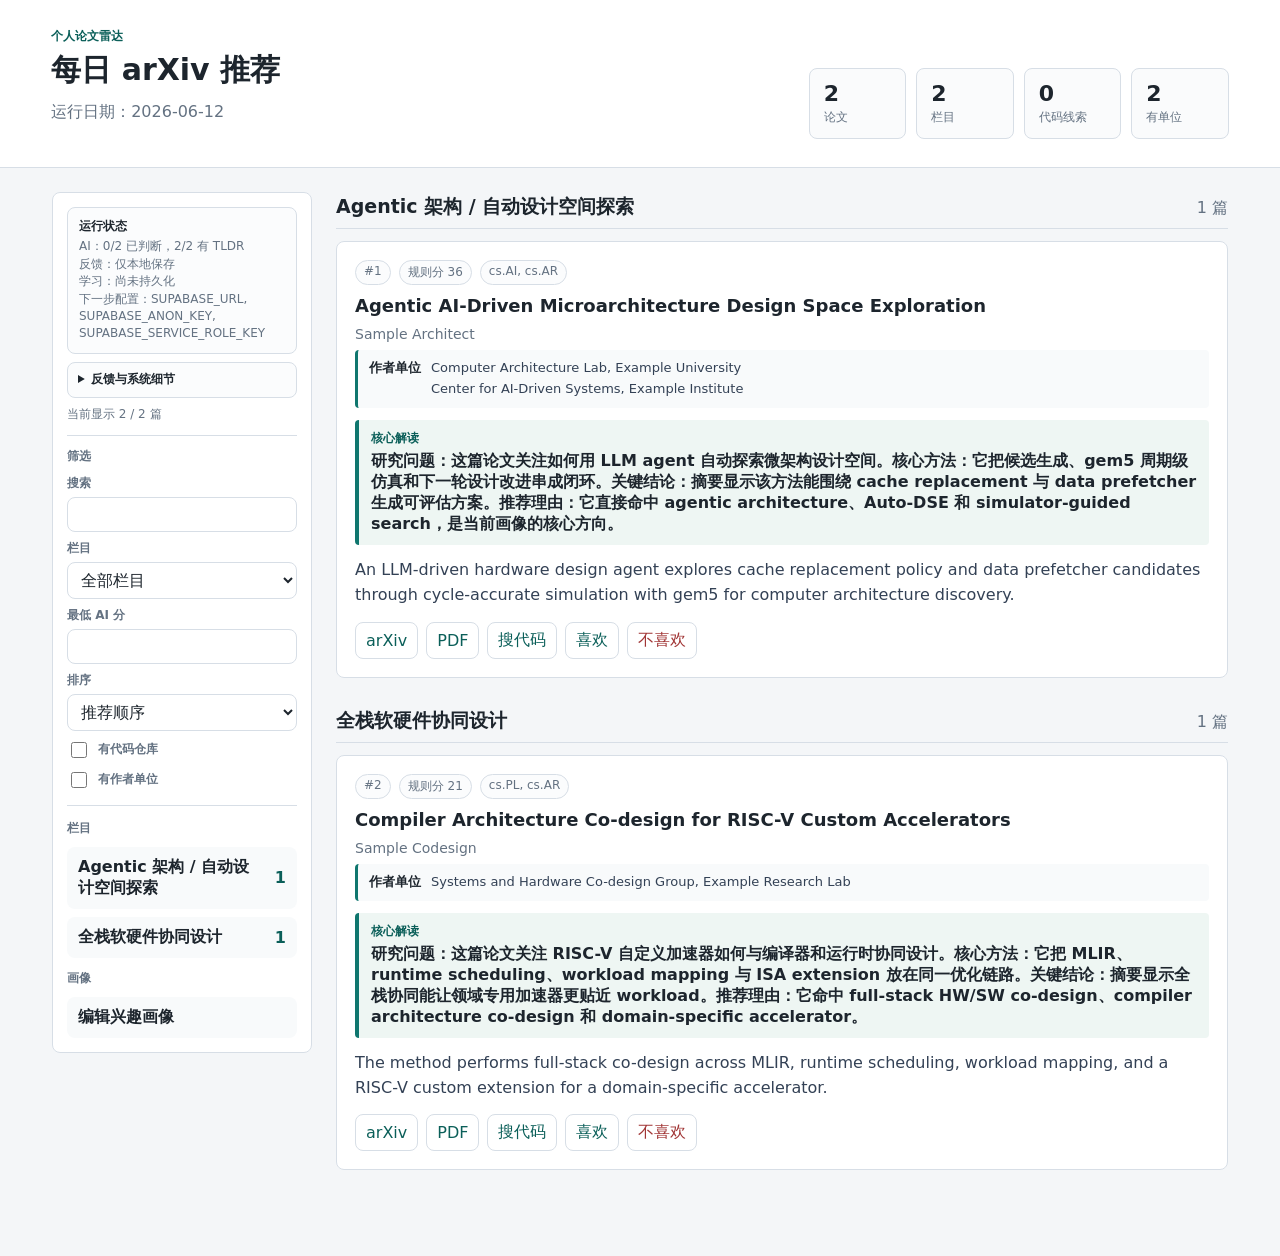
==== site/index.html @ a99df552 "Handle recommendation feedback inline" ====
<!doctype html>
<html lang="zh-CN">
  <head>
    <meta charset="utf-8">
    <meta name="viewport" content="width=device-width, initial-scale=1">
    <title>每日 arXiv 推荐</title>
    <link rel="stylesheet" href="styles.css?v=20260614-inline-feedback">
  </head>
  <body>
    <header class="topbar">
      <div class="hero-copy">
        <p class="eyebrow">个人论文雷达</p>
        <h1>每日 arXiv 推荐</h1>
        <p id="runDate">正在加载...</p>
      </div>
      <div id="summaryStats" class="summary-stats" aria-live="polite"></div>
    </header>
    <main class="layout">
      <aside class="sidebar" aria-label="推荐筛选与运行状态">
        <div class="sidebar-status-stack">
          <div id="runHealth" class="run-health" aria-live="polite"></div>
          <details id="statusDetails" class="sidebar-details">
            <summary>反馈与系统细节</summary>
            <div id="feedbackStatus" class="feedback-status" aria-live="polite"></div>
            <div id="feedbackInsights" class="feedback-insights" aria-live="polite"></div>
            <div id="subsystemStatus" class="subsystem-status" aria-live="polite"></div>
          </details>
          <div id="resultCount" class="result-count" aria-live="polite"></div>
        </div>
        <div class="sidebar-title">筛选</div>
        <div class="controls">
          <label class="filter-row">
            <span>搜索</span>
            <input id="searchInput" type="search" autocomplete="off">
          </label>
          <label class="filter-row">
            <span>栏目</span>
            <select id="sectionFilter"></select>
          </label>
          <label class="filter-row">
            <span>最低 AI 分</span>
            <input id="minAiScore" type="number" min="0" max="10" step="1">
          </label>
          <label class="filter-row">
            <span>排序</span>
            <select id="sortSelect">
              <option value="rank">推荐顺序</option>
              <option value="ai">AI 分</option>
              <option value="rule">规则分</option>
              <option value="title">标题</option>
            </select>
          </label>
          <label class="check-row">
            <input id="hasCodeFilter" type="checkbox">
            <span>有代码仓库</span>
          </label>
          <label class="check-row">
            <input id="hasAffiliationFilter" type="checkbox">
            <span>有作者单位</span>
          </label>
        </div>
        <div class="sidebar-title">栏目</div>
        <nav id="sectionNav" class="section-nav"></nav>
        <div class="sidebar-title">画像</div>
        <a class="profile-link" href="profile.html">编辑兴趣画像</a>
      </aside>
      <section id="recommendations" class="paper-list" aria-live="polite"></section>
    </main>
    <div id="toast" class="toast" role="status" aria-live="polite" hidden></div>
    <script src="config.js?v=20260614-llm-ui"></script>
    <script src="app.js?v=20260614-inline-feedback"></script>
  </body>
</html>
---- site/styles.css ----
:root {
  color-scheme: light;
  --bg: #f4f6f8;
  --panel: #ffffff;
  --panel-soft: #eef6f3;
  --text: #1d252d;
  --muted: #647282;
  --line: #d7dee6;
  --accent: #0f766e;
  --accent-strong: #0b5f59;
  --warn: #a24710;
  --danger: #a13535;
}

* {
  box-sizing: border-box;
}

html {
  scroll-behavior: smooth;
}

body {
  margin: 0;
  background: var(--bg);
  color: var(--text);
  font-family: Inter, ui-sans-serif, system-ui, -apple-system, BlinkMacSystemFont, "Segoe UI", sans-serif;
}

a {
  color: var(--accent);
  font-weight: 650;
  text-decoration: none;
}

a:hover {
  text-decoration: underline;
}

.topbar {
  display: flex;
  align-items: flex-end;
  justify-content: space-between;
  gap: 24px;
  border-bottom: 1px solid var(--line);
  background: var(--panel);
  padding: 28px clamp(18px, 4vw, 56px);
}

.eyebrow {
  margin: 0 0 8px;
  color: var(--accent-strong);
  font-size: 12px;
  font-weight: 800;
  letter-spacing: 0;
  text-transform: uppercase;
}

h1 {
  margin: 0 0 8px;
  font-size: 30px;
  line-height: 1.1;
}

#runDate,
.authors,
.affiliations,
.paper-meta,
.section-heading span {
  color: var(--muted);
}

.summary-stats {
  display: grid;
  grid-template-columns: repeat(4, minmax(78px, 1fr));
  gap: 10px;
  min-width: min(420px, 100%);
}

.summary-stats div {
  border: 1px solid var(--line);
  border-radius: 8px;
  background: #fafbfc;
  padding: 12px 14px;
}

.summary-stats strong {
  display: block;
  font-size: 22px;
}

.summary-stats span {
  color: var(--muted);
  font-size: 12px;
}

.layout {
  display: grid;
  grid-template-columns: 260px minmax(0, 1fr);
  gap: 24px;
  max-width: 1240px;
  margin: 0 auto;
  padding: 24px clamp(16px, 4vw, 32px) 56px;
}

.sidebar {
  align-self: start;
  position: sticky;
  top: 16px;
  max-height: calc(100vh - 32px);
  overflow-y: auto;
  border: 1px solid var(--line);
  border-radius: 8px;
  background: var(--panel);
  padding: 14px;
}

.sidebar-title {
  margin: 12px 0 10px;
  color: var(--muted);
  font-size: 12px;
  font-weight: 800;
  text-transform: uppercase;
}

.sidebar-title:first-child {
  margin-top: 0;
}

.controls {
  display: grid;
  gap: 8px;
  border-bottom: 1px solid var(--line);
  padding-bottom: 14px;
  margin-bottom: 14px;
}

.sidebar-status-stack {
  display: grid;
  gap: 8px;
  border-bottom: 1px solid var(--line);
  padding-bottom: 12px;
  margin-bottom: 12px;
}

.filter-row {
  display: grid;
  gap: 5px;
}

.filter-row span,
.check-row span {
  color: var(--muted);
  font-size: 12px;
  font-weight: 700;
}

.filter-row input,
.filter-row select {
  width: 100%;
  min-height: 34px;
  border: 1px solid var(--line);
  border-radius: 8px;
  background: #ffffff;
  color: var(--text);
  padding: 7px 9px;
  font: inherit;
}

.check-row {
  display: flex;
  align-items: center;
  gap: 8px;
}

.check-row input {
  width: 16px;
  height: 16px;
  accent-color: var(--accent);
}

.result-count {
  color: var(--muted);
  font-size: 12px;
}

.feedback-status,
.feedback-insights,
.subsystem-status,
.run-health {
  border: 1px solid var(--line);
  border-radius: 8px;
  background: #fbfcfd;
  padding: 10px 11px;
  font-size: 12px;
  line-height: 1.45;
}

.sidebar-details {
  border: 1px solid var(--line);
  border-radius: 8px;
  background: #fbfcfd;
}

.sidebar-details summary {
  min-height: 34px;
  padding: 8px 10px;
  color: var(--text);
  cursor: pointer;
  font-size: 12px;
  font-weight: 800;
  list-style-position: inside;
}

.sidebar-details .feedback-status,
.sidebar-details .feedback-insights,
.sidebar-details .subsystem-status {
  border-width: 1px 0 0;
  border-radius: 0;
  background: transparent;
}

.feedback-status strong,
.feedback-insights strong,
.subsystem-status strong,
.run-health strong {
  display: block;
  margin-bottom: 3px;
}

.feedback-status span,
.feedback-insights span,
.subsystem-status span,
.run-health span {
  display: block;
  color: var(--muted);
}

.subsystem-status b {
  display: inline-block;
  min-width: 22px;
  font-size: 11px;
  text-transform: uppercase;
}

.subsystem-status em {
  color: var(--muted);
  font-style: normal;
}

.status-on {
  color: var(--accent-strong);
}

.status-off {
  color: var(--danger);
}

.section-nav {
  display: grid;
  gap: 8px;
}

.section-nav a,
.profile-link {
  display: flex;
  align-items: center;
  justify-content: space-between;
  gap: 10px;
  border-radius: 8px;
  padding: 10px 11px;
  color: var(--text);
  background: #f8fafb;
}

.section-nav strong {
  color: var(--accent-strong);
}

.profile-settings {
  max-width: 980px;
  margin: 0 auto;
  padding: 28px clamp(16px, 4vw, 32px) 56px;
}

.profile-header {
  display: flex;
  align-items: flex-end;
  justify-content: space-between;
  gap: 16px;
  margin-bottom: 18px;
}

.profile-panel {
  display: grid;
  gap: 12px;
}

.profile-summary {
  border: 1px solid var(--line);
  border-radius: 8px;
  background: var(--panel);
  padding: 16px;
}

.profile-summary h2 {
  margin-bottom: 8px;
}

.profile-summary-lede {
  margin: 0 0 12px;
  color: var(--muted);
}

.profile-rule-grid {
  display: grid;
  grid-template-columns: repeat(2, minmax(0, 1fr));
  gap: 10px;
}

.profile-rule-grid div,
.profile-section-summary article {
  border: 1px solid var(--line);
  border-radius: 8px;
  background: #fbfcfd;
  padding: 11px;
}

.profile-rule-grid strong,
.profile-section-summary strong {
  display: block;
  margin-bottom: 4px;
}

.profile-rule-grid span,
.profile-section-summary span,
.profile-section-summary p {
  color: var(--muted);
  font-size: 13px;
  line-height: 1.5;
}

.profile-section-summary {
  display: grid;
  grid-template-columns: repeat(2, minmax(0, 1fr));
  gap: 10px;
  margin-top: 10px;
}

.profile-section-summary p {
  margin: 6px 0 0;
}

.profile-editor {
  width: 100%;
  min-height: 560px;
  border: 1px solid var(--line);
  border-radius: 8px;
  background: #ffffff;
  color: var(--text);
  padding: 14px;
  font: 12px/1.5 ui-monospace, SFMono-Regular, Menlo, Monaco, Consolas, "Liberation Mono", monospace;
  resize: vertical;
}

.profile-actions {
  display: flex;
  flex-wrap: wrap;
  gap: 8px;
}

.profile-note {
  margin: 0;
  color: var(--muted);
  font-size: 13px;
  line-height: 1.5;
}

.section {
  margin-bottom: 30px;
}

.section-heading {
  display: flex;
  align-items: baseline;
  justify-content: space-between;
  gap: 16px;
  margin: 2px 0 12px;
  border-bottom: 1px solid var(--line);
  padding-bottom: 8px;
}

h2 {
  margin: 0;
  font-size: 19px;
}

.paper {
  position: relative;
  border: 1px solid var(--line);
  border-radius: 8px;
  background: var(--panel);
  padding: 18px;
  margin-bottom: 12px;
}

.paper.is-target {
  border-color: var(--accent);
  box-shadow: 0 0 0 3px rgba(15, 118, 110, 0.16);
}

.paper.is-liked {
  border-color: rgba(15, 118, 110, 0.55);
}

.paper-favorite-star {
  position: absolute;
  top: 14px;
  right: 14px;
  display: grid;
  width: 28px;
  height: 28px;
  place-items: center;
  border: 1px solid #d8a311;
  border-radius: 50%;
  background: #fff7d6;
  color: #9a6700;
  font-size: 16px;
  line-height: 1;
}

.paper-meta {
  display: flex;
  flex-wrap: wrap;
  gap: 8px;
  padding-right: 34px;
  margin-bottom: 9px;
  font-size: 12px;
}

.paper-meta span {
  border: 1px solid var(--line);
  border-radius: 999px;
  padding: 3px 8px;
  background: #fbfcfd;
}

h3 {
  margin: 0 0 8px;
  font-size: 18px;
  line-height: 1.35;
}

.authors {
  margin: 0 0 12px;
  font-size: 14px;
}

.affiliations {
  margin: -6px 0 12px;
  font-size: 13px;
  line-height: 1.45;
}

.affiliations strong {
  margin-right: 6px;
  color: var(--text);
}

.paper-affiliations {
  display: grid;
  grid-template-columns: auto minmax(0, 1fr);
  align-items: start;
  gap: 10px;
  border-left: 3px solid var(--accent);
  border-radius: 4px;
  background: #f8fafb;
  margin: -4px 0 12px;
  padding: 9px 11px;
  font-size: 13px;
  line-height: 1.45;
}

.paper-affiliations strong {
  color: var(--text);
}

.paper-affiliations div {
  display: grid;
  gap: 2px;
  min-width: 0;
}

.paper-affiliations span {
  color: #334155;
  overflow-wrap: anywhere;
}

.paper-affiliations.is-missing {
  border-left-color: var(--line);
  background: #fbfcfd;
}

.paper-affiliations.is-missing span {
  color: var(--muted);
}

.paper-tldr,
.ai-judgement {
  border-left: 4px solid var(--accent);
  border-radius: 4px;
  background: var(--panel-soft);
  padding: 10px 12px;
  margin: 12px 0;
}

.paper-tldr span,
.ai-judgement span {
  display: block;
  margin-bottom: 4px;
  color: var(--accent-strong);
  font-size: 12px;
  font-weight: 800;
}

.paper-tldr p,
.ai-judgement p {
  margin: 0;
  font-weight: 700;
}

.ai-judgement {
  border-left-color: #2563eb;
  background: #eef4ff;
}

.ai-judgement span {
  color: #1d4ed8;
}

.abstract {
  margin: 12px 0 14px;
  color: #334155;
  line-height: 1.58;
}

.actions {
  display: flex;
  flex-wrap: wrap;
  gap: 8px;
}

.link-button,
.feedback-button {
  display: inline-flex;
  align-items: center;
  justify-content: center;
  min-height: 34px;
  border: 1px solid var(--line);
  border-radius: 8px;
  padding: 7px 10px;
  background: #ffffff;
  font: inherit;
}

.link-button {
  color: var(--accent-strong);
}

.feedback-button.like {
  color: var(--accent-strong);
}

.feedback-button.dislike {
  color: var(--danger);
}

.feedback-button:disabled {
  opacity: 0.6;
  cursor: wait;
}

.empty,
.empty-nav {
  color: var(--muted);
}

.toast {
  position: fixed;
  right: 20px;
  bottom: 20px;
  z-index: 20;
  max-width: min(360px, calc(100vw - 40px));
  border: 1px solid rgba(15, 118, 110, 0.32);
  border-radius: 8px;
  background: #eef6f3;
  box-shadow: 0 16px 40px rgba(15, 23, 42, 0.16);
  color: var(--text);
  padding: 11px 13px;
  font-size: 13px;
  line-height: 1.45;
}

.toast.is-error {
  border-color: rgba(161, 53, 53, 0.35);
  background: #fff1f1;
}

.feedback {
  max-width: 720px;
  margin: 80px auto;
  padding: 0 20px;
}

.local-feedback-export {
  width: 100%;
  min-height: 220px;
  border: 1px solid var(--line);
  border-radius: 8px;
  background: #fbfcfd;
  color: var(--text);
  padding: 12px;
  font: 12px/1.45 ui-monospace, SFMono-Regular, Menlo, Monaco, Consolas, "Liberation Mono", monospace;
  resize: vertical;
}

.error {
  color: var(--danger);
}

@media (max-width: 820px) {
  .topbar {
    align-items: stretch;
    flex-direction: column;
  }

  .layout {
    grid-template-columns: 1fr;
  }

  .profile-rule-grid,
  .profile-section-summary {
    grid-template-columns: 1fr;
  }

  .sidebar {
    position: static;
    max-height: none;
    overflow-y: visible;
  }
}

@media (max-width: 520px) {
  h1 {
    font-size: 25px;
  }

  .summary-stats {
    grid-template-columns: 1fr;
  }

  .paper {
    padding: 15px;
  }
}
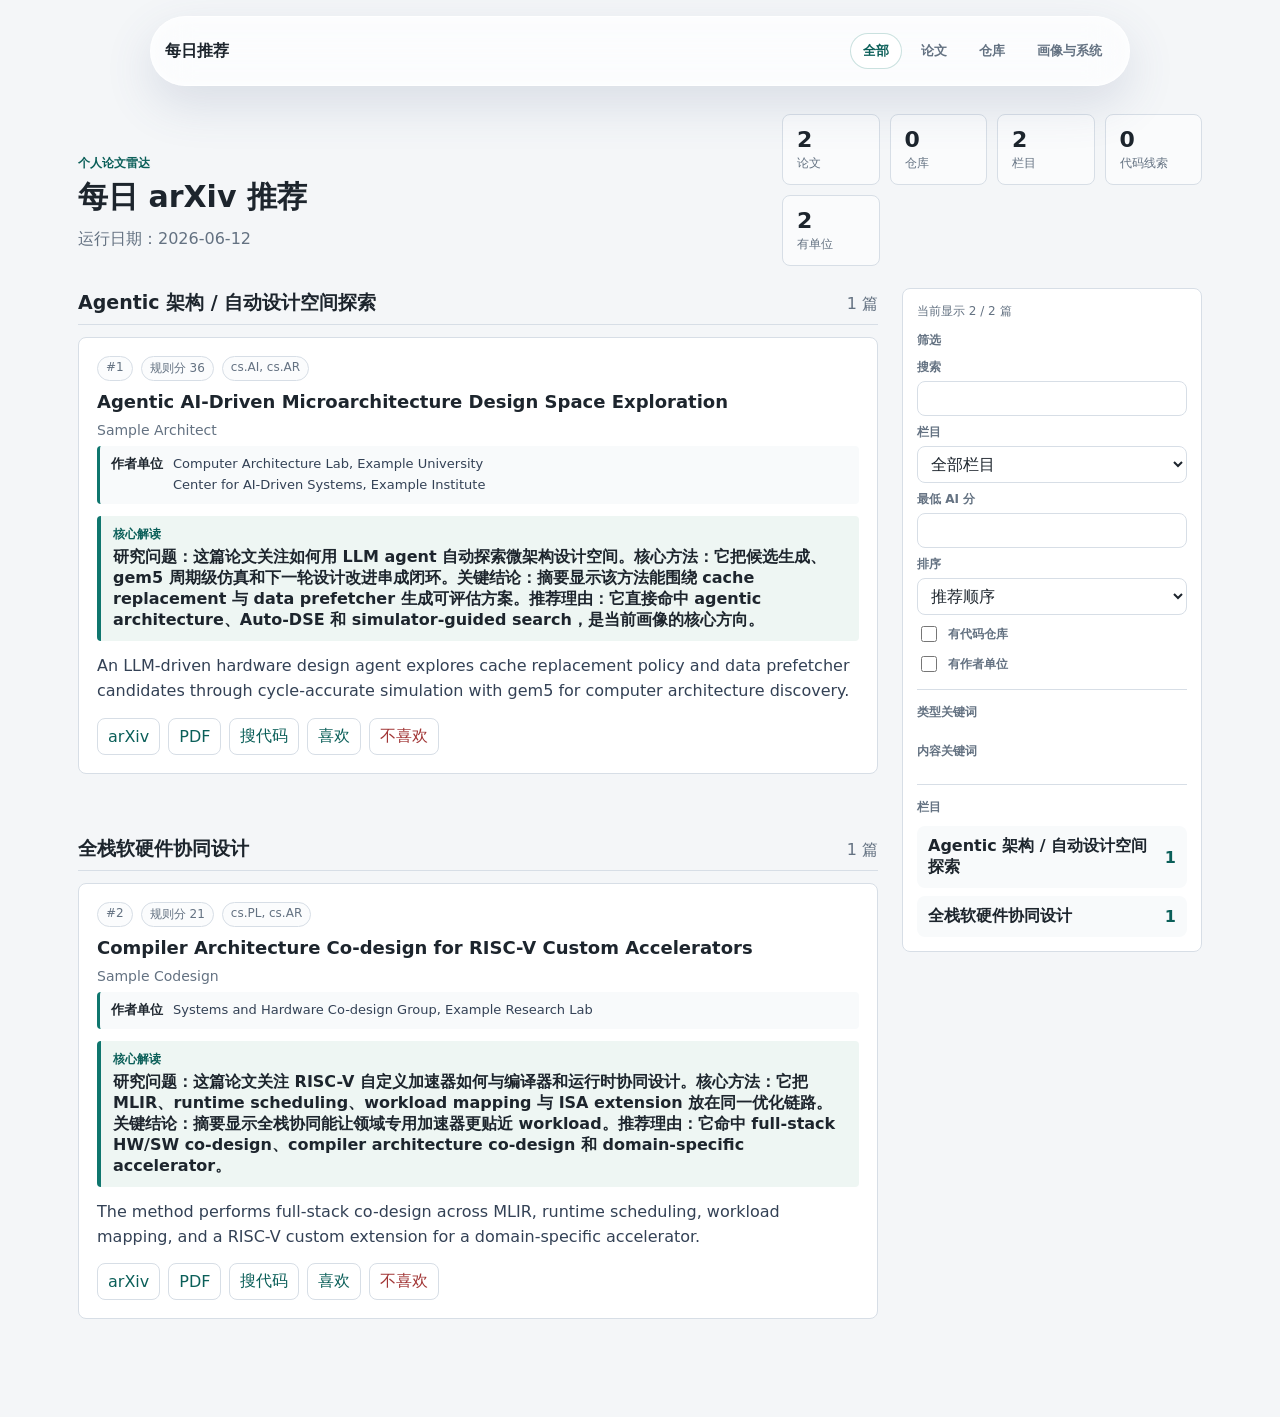
==== commit fc79a0ee: "feat: add reader tab layout hooks" ====
--- a/site/index.html
+++ b/site/index.html
@@ -7,64 +7,94 @@
     <link rel="stylesheet" href="styles.css?v=20260614-inline-feedback">
   </head>
   <body>
-    <header class="topbar">
-      <div class="hero-copy">
-        <p class="eyebrow">个人论文雷达</p>
-        <h1>每日 arXiv 推荐</h1>
-        <p id="runDate">正在加载...</p>
+    <header class="site-header">
+      <div class="container nav-shell">
+        <div class="nav-island">
+          <div class="nav-island-body">
+            <a class="brand nav-brand" href="index.html">每日推荐</a>
+            <nav id="readerTabs" class="reader-tabs" aria-label="推荐类型">
+              <button type="button" class="reader-tab is-active" data-tab="all">全部</button>
+              <button type="button" class="reader-tab" data-tab="paper">论文</button>
+              <button type="button" class="reader-tab" data-tab="repository">仓库</button>
+              <button type="button" class="reader-tab" data-tab="profile">画像与系统</button>
+            </nav>
+          </div>
+        </div>
       </div>
-      <div id="summaryStats" class="summary-stats" aria-live="polite"></div>
     </header>
-    <main class="layout">
-      <aside class="sidebar" aria-label="推荐筛选与运行状态">
-        <div class="sidebar-status-stack">
-          <div id="runHealth" class="run-health" aria-live="polite"></div>
-          <details id="statusDetails" class="sidebar-details">
+    <main class="container page-shell">
+      <section class="reader-overview">
+        <div class="hero-copy">
+          <p class="eyebrow">个人论文雷达</p>
+          <h1>每日 arXiv 推荐</h1>
+          <p id="runDate">正在加载...</p>
+        </div>
+        <div id="summaryStats" class="summary-stats" aria-live="polite"></div>
+      </section>
+      <section id="recommendationWorkspace" class="reader-workspace article-grid is-active">
+        <section id="recommendations" class="paper-list page-stack" aria-live="polite"></section>
+        <aside class="filter-sidebar sidebar" aria-label="推荐筛选">
+          <div id="resultCount" class="result-count" aria-live="polite"></div>
+          <div class="sidebar-title">筛选</div>
+          <div class="controls">
+            <label class="filter-row">
+              <span>搜索</span>
+              <input id="searchInput" type="search" autocomplete="off">
+            </label>
+            <label class="filter-row">
+              <span>栏目</span>
+              <select id="sectionFilter"></select>
+            </label>
+            <label class="filter-row">
+              <span>最低 AI 分</span>
+              <input id="minAiScore" type="number" min="0" max="10" step="1">
+            </label>
+            <label class="filter-row">
+              <span>排序</span>
+              <select id="sortSelect">
+                <option value="rank">推荐顺序</option>
+                <option value="ai">AI 分</option>
+                <option value="rule">规则分</option>
+                <option value="title">标题</option>
+              </select>
+            </label>
+            <label class="check-row">
+              <input id="hasCodeFilter" type="checkbox">
+              <span>有代码仓库</span>
+            </label>
+            <label class="check-row">
+              <input id="hasAffiliationFilter" type="checkbox">
+              <span>有作者单位</span>
+            </label>
+          </div>
+          <div id="keywordFilters" class="keyword-filters">
+            <div class="sidebar-title">类型关键词</div>
+            <div id="typeKeywordFilters" class="keyword-chip-list" aria-live="polite"></div>
+            <div class="sidebar-title">内容关键词</div>
+            <div id="contentKeywordFilters" class="keyword-chip-list" aria-live="polite"></div>
+          </div>
+          <div class="sidebar-title">栏目</div>
+          <nav id="sectionNav" class="section-nav"></nav>
+        </aside>
+      </section>
+      <section id="profileSystemWorkspace" class="profile-system-workspace is-hidden">
+        <div class="profile-system-grid">
+          <section class="profile-system-panel">
+            <h2>画像与系统</h2>
+            <p class="profile-note">查看每日运行质量、反馈学习状态和推荐画像设置。</p>
+            <a class="profile-link" href="profile.html">编辑兴趣画像</a>
+          </section>
+          <section class="profile-system-panel">
+            <div id="runHealth" class="run-health" aria-live="polite"></div>
+          </section>
+          <details id="statusDetails" class="sidebar-details profile-system-panel" open>
             <summary>反馈与系统细节</summary>
             <div id="feedbackStatus" class="feedback-status" aria-live="polite"></div>
             <div id="feedbackInsights" class="feedback-insights" aria-live="polite"></div>
             <div id="subsystemStatus" class="subsystem-status" aria-live="polite"></div>
           </details>
-          <div id="resultCount" class="result-count" aria-live="polite"></div>
         </div>
-        <div class="sidebar-title">筛选</div>
-        <div class="controls">
-          <label class="filter-row">
-            <span>搜索</span>
-            <input id="searchInput" type="search" autocomplete="off">
-          </label>
-          <label class="filter-row">
-            <span>栏目</span>
-            <select id="sectionFilter"></select>
-          </label>
-          <label class="filter-row">
-            <span>最低 AI 分</span>
-            <input id="minAiScore" type="number" min="0" max="10" step="1">
-          </label>
-          <label class="filter-row">
-            <span>排序</span>
-            <select id="sortSelect">
-              <option value="rank">推荐顺序</option>
-              <option value="ai">AI 分</option>
-              <option value="rule">规则分</option>
-              <option value="title">标题</option>
-            </select>
-          </label>
-          <label class="check-row">
-            <input id="hasCodeFilter" type="checkbox">
-            <span>有代码仓库</span>
-          </label>
-          <label class="check-row">
-            <input id="hasAffiliationFilter" type="checkbox">
-            <span>有作者单位</span>
-          </label>
-        </div>
-        <div class="sidebar-title">栏目</div>
-        <nav id="sectionNav" class="section-nav"></nav>
-        <div class="sidebar-title">画像</div>
-        <a class="profile-link" href="profile.html">编辑兴趣画像</a>
-      </aside>
-      <section id="recommendations" class="paper-list" aria-live="polite"></section>
+      </section>
     </main>
     <div id="toast" class="toast" role="status" aria-live="polite" hidden></div>
     <script src="config.js?v=20260614-llm-ui"></script>
--- a/site/styles.css
+++ b/site/styles.css
@@ -37,6 +37,171 @@
   text-decoration: underline;
 }
 
+.container {
+  width: min(100%, 1180px);
+  margin: 0 auto;
+  padding: 0 clamp(16px, 4vw, 28px);
+}
+
+.site-header {
+  position: sticky;
+  top: 14px;
+  z-index: 20;
+  margin: 16px 0 28px;
+}
+
+.nav-shell {
+  display: flex;
+  justify-content: center;
+}
+
+.nav-island {
+  width: min(100%, 980px);
+  border: 1px solid rgba(255, 255, 255, 0.78);
+  border-radius: 999px;
+  background: rgba(255, 255, 255, 0.68);
+  box-shadow: 0 18px 48px rgba(73, 92, 138, 0.16), inset 0 1px 12px rgba(255, 255, 255, 0.45);
+  backdrop-filter: blur(20px) saturate(170%);
+  -webkit-backdrop-filter: blur(20px) saturate(170%);
+  padding: 10px 14px;
+}
+
+.nav-island-body {
+  display: flex;
+  align-items: center;
+  justify-content: space-between;
+  gap: 18px;
+  min-height: 48px;
+}
+
+.brand {
+  color: var(--text);
+  font-size: 16px;
+  font-weight: 850;
+  white-space: nowrap;
+}
+
+.reader-tabs {
+  display: flex;
+  align-items: center;
+  gap: 6px;
+  min-width: 0;
+  overflow-x: auto;
+  scrollbar-width: none;
+}
+
+.reader-tabs::-webkit-scrollbar {
+  display: none;
+}
+
+.reader-tab {
+  min-height: 36px;
+  border: 1px solid transparent;
+  border-radius: 999px;
+  background: transparent;
+  color: var(--muted);
+  cursor: pointer;
+  font: inherit;
+  font-size: 13px;
+  font-weight: 800;
+  padding: 7px 12px;
+  white-space: nowrap;
+}
+
+.reader-tab.is-active,
+.reader-tab:hover {
+  border-color: rgba(15, 118, 110, 0.22);
+  background: rgba(255, 255, 255, 0.82);
+  color: var(--accent-strong);
+}
+
+.page-shell {
+  padding-bottom: 56px;
+}
+
+.reader-overview {
+  display: flex;
+  align-items: flex-end;
+  justify-content: space-between;
+  gap: 24px;
+  margin-bottom: 22px;
+}
+
+.article-grid {
+  display: grid;
+  grid-template-columns: minmax(0, 1fr) 300px;
+  gap: 24px;
+  align-items: start;
+}
+
+.page-stack {
+  display: grid;
+  gap: 18px;
+}
+
+.filter-sidebar {
+  top: 96px;
+}
+
+.keyword-filters {
+  border-bottom: 1px solid var(--line);
+  margin-bottom: 14px;
+  padding-bottom: 14px;
+}
+
+.keyword-chip-list {
+  display: flex;
+  flex-wrap: wrap;
+  gap: 7px;
+}
+
+.keyword-chip {
+  display: inline-flex;
+  align-items: center;
+  gap: 5px;
+  min-height: 28px;
+  border: 1px solid var(--line);
+  border-radius: 999px;
+  background: #f8fafb;
+  color: var(--text);
+  cursor: pointer;
+  font: inherit;
+  font-size: 12px;
+  font-weight: 750;
+  padding: 5px 9px;
+}
+
+.keyword-chip.is-active {
+  border-color: rgba(15, 118, 110, 0.34);
+  background: #e6f4f1;
+  color: var(--accent-strong);
+}
+
+.profile-system-workspace {
+  margin-top: 8px;
+}
+
+.profile-system-grid {
+  display: grid;
+  grid-template-columns: repeat(2, minmax(0, 1fr));
+  gap: 14px;
+}
+
+.profile-system-panel {
+  border: 1px solid var(--line);
+  border-radius: 8px;
+  background: rgba(255, 255, 255, 0.76);
+  padding: 16px;
+}
+
+.profile-system-panel .profile-link {
+  margin-top: 12px;
+}
+
+.is-hidden {
+  display: none !important;
+}
+
 .topbar {
   display: flex;
   align-items: flex-end;
@@ -296,14 +461,16 @@
   gap: 12px;
 }
 
-.profile-summary {
+.profile-summary,
+.profile-review {
   border: 1px solid var(--line);
   border-radius: 8px;
   background: var(--panel);
   padding: 16px;
 }
 
-.profile-summary h2 {
+.profile-summary h2,
+.profile-review h2 {
   margin-bottom: 8px;
 }
 
@@ -349,6 +516,42 @@
 
 .profile-section-summary p {
   margin: 6px 0 0;
+}
+
+.profile-review-note {
+  margin: 0 0 12px;
+  color: var(--muted);
+  font-size: 13px;
+}
+
+.profile-review-grid {
+  display: grid;
+  grid-template-columns: repeat(2, minmax(0, 1fr));
+  gap: 10px;
+}
+
+.profile-review-grid div {
+  border-top: 1px solid var(--line);
+  padding-top: 10px;
+}
+
+.profile-review-grid strong {
+  display: block;
+  margin-bottom: 6px;
+}
+
+.profile-review-grid ul {
+  margin: 0;
+  padding-left: 18px;
+  color: var(--muted);
+  font-size: 13px;
+  line-height: 1.5;
+}
+
+.profile-review-grid span {
+  color: var(--muted);
+  font-size: 13px;
+  line-height: 1.5;
 }
 
 .profile-editor {
@@ -443,6 +646,23 @@
   border-radius: 999px;
   padding: 3px 8px;
   background: #fbfcfd;
+}
+
+.repo-meta {
+  display: flex;
+  flex-wrap: wrap;
+  gap: 6px;
+  margin: -2px 0 10px;
+  font-size: 12px;
+}
+
+.repo-meta span {
+  border: 1px solid #bbd7d2;
+  border-radius: 999px;
+  padding: 3px 8px;
+  background: #eefaf7;
+  color: #0f5f56;
+  font-weight: 800;
 }
 
 h3 {
@@ -544,6 +764,29 @@
   line-height: 1.58;
 }
 
+.paper-links {
+  display: grid;
+  grid-template-columns: auto minmax(0, 1fr);
+  gap: 10px;
+  margin: 12px 0 14px;
+  font-size: 13px;
+}
+
+.paper-links strong {
+  color: var(--text);
+}
+
+.paper-links div {
+  display: flex;
+  flex-wrap: wrap;
+  gap: 8px;
+}
+
+.paper-links a {
+  color: var(--accent-strong);
+  overflow-wrap: anywhere;
+}
+
 .actions {
   display: flex;
   flex-wrap: wrap;
@@ -639,7 +882,8 @@
   }
 
   .profile-rule-grid,
-  .profile-section-summary {
+  .profile-section-summary,
+  .profile-review-grid {
     grid-template-columns: 1fr;
   }
 
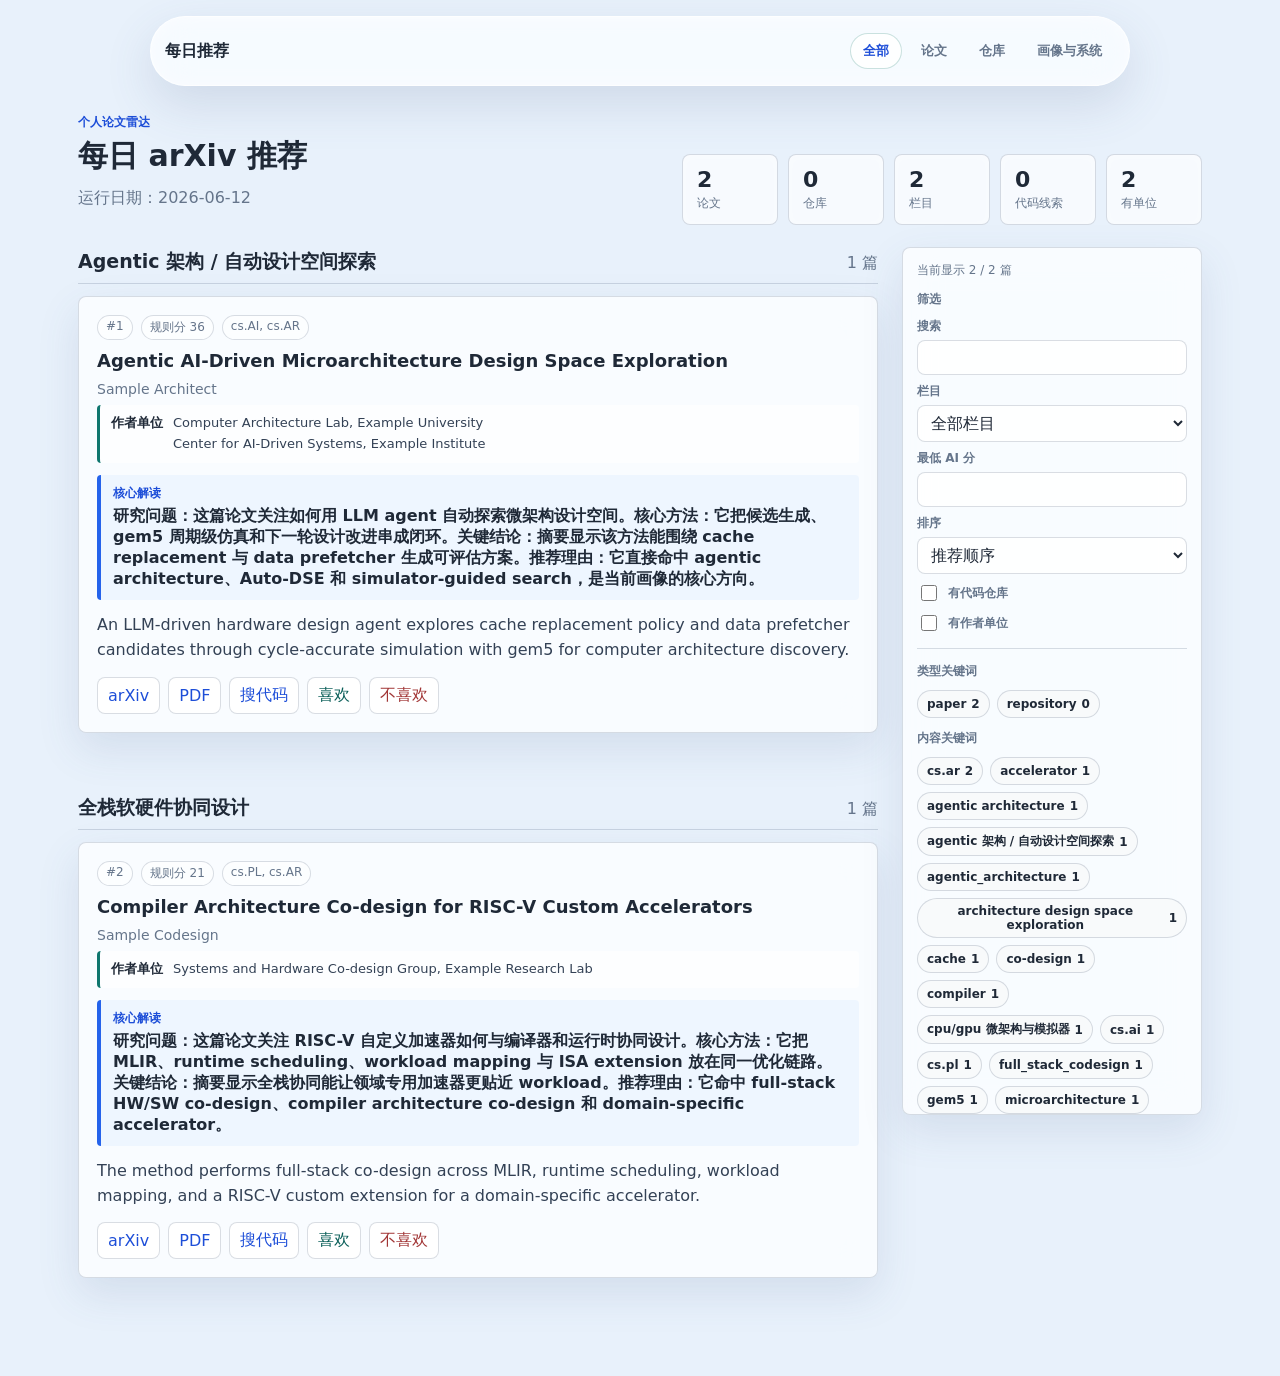
==== commit c4e0c163: "style: polish reader articles layout" ====
--- a/site/index.html
+++ b/site/index.html
@@ -4,7 +4,7 @@
     <meta charset="utf-8">
     <meta name="viewport" content="width=device-width, initial-scale=1">
     <title>每日 arXiv 推荐</title>
-    <link rel="stylesheet" href="styles.css?v=20260614-inline-feedback">
+    <link rel="stylesheet" href="styles.css?v=20260614-reader-tabs">
   </head>
   <body>
     <header class="site-header">
@@ -98,6 +98,6 @@
     </main>
     <div id="toast" class="toast" role="status" aria-live="polite" hidden></div>
     <script src="config.js?v=20260614-llm-ui"></script>
-    <script src="app.js?v=20260614-inline-feedback"></script>
+    <script src="app.js?v=20260614-reader-tabs"></script>
   </body>
 </html>
--- a/site/styles.css
+++ b/site/styles.css
@@ -1,15 +1,19 @@
 :root {
   color-scheme: light;
-  --bg: #f4f6f8;
-  --panel: #ffffff;
-  --panel-soft: #eef6f3;
-  --text: #1d252d;
-  --muted: #647282;
-  --line: #d7dee6;
-  --accent: #0f766e;
-  --accent-strong: #0b5f59;
+  --bg: #e8f1fb;
+  --panel: rgba(255, 255, 255, 0.76);
+  --panel-solid: #ffffff;
+  --panel-soft: #eef6ff;
+  --text: #1f2937;
+  --muted: #65758b;
+  --line: rgba(83, 101, 128, 0.22);
+  --accent: #2563eb;
+  --accent-strong: #1d4ed8;
+  --teal: #0f766e;
+  --teal-strong: #0b5f59;
   --warn: #a24710;
   --danger: #a13535;
+  --shadow: 0 16px 42px rgba(73, 92, 138, 0.13);
 }
 
 * {
@@ -237,15 +241,16 @@
 
 .summary-stats {
   display: grid;
-  grid-template-columns: repeat(4, minmax(78px, 1fr));
+  grid-template-columns: repeat(5, minmax(72px, 1fr));
   gap: 10px;
-  min-width: min(420px, 100%);
+  min-width: min(520px, 100%);
 }
 
 .summary-stats div {
   border: 1px solid var(--line);
   border-radius: 8px;
-  background: #fafbfc;
+  background: rgba(255, 255, 255, 0.64);
+  box-shadow: inset 0 1px 8px rgba(255, 255, 255, 0.42);
   padding: 12px 14px;
 }
 
@@ -277,6 +282,9 @@
   border: 1px solid var(--line);
   border-radius: 8px;
   background: var(--panel);
+  box-shadow: var(--shadow);
+  backdrop-filter: blur(18px) saturate(160%);
+  -webkit-backdrop-filter: blur(18px) saturate(160%);
   padding: 14px;
 }
 
@@ -326,7 +334,7 @@
   min-height: 34px;
   border: 1px solid var(--line);
   border-radius: 8px;
-  background: #ffffff;
+  background: rgba(255, 255, 255, 0.86);
   color: var(--text);
   padding: 7px 9px;
   font: inherit;
@@ -355,7 +363,7 @@
 .run-health {
   border: 1px solid var(--line);
   border-radius: 8px;
-  background: #fbfcfd;
+  background: rgba(255, 255, 255, 0.62);
   padding: 10px 11px;
   font-size: 12px;
   line-height: 1.45;
@@ -414,7 +422,7 @@
 }
 
 .status-on {
-  color: var(--accent-strong);
+  color: var(--teal-strong);
 }
 
 .status-off {
@@ -435,7 +443,7 @@
   border-radius: 8px;
   padding: 10px 11px;
   color: var(--text);
-  background: #f8fafb;
+  background: rgba(255, 255, 255, 0.58);
 }
 
 .section-nav strong {
@@ -603,6 +611,9 @@
   border: 1px solid var(--line);
   border-radius: 8px;
   background: var(--panel);
+  box-shadow: var(--shadow);
+  backdrop-filter: blur(18px) saturate(150%);
+  -webkit-backdrop-filter: blur(18px) saturate(150%);
   padding: 18px;
   margin-bottom: 12px;
 }
@@ -645,7 +656,7 @@
   border: 1px solid var(--line);
   border-radius: 999px;
   padding: 3px 8px;
-  background: #fbfcfd;
+  background: rgba(255, 255, 255, 0.56);
 }
 
 .repo-meta {
@@ -661,7 +672,7 @@
   border-radius: 999px;
   padding: 3px 8px;
   background: #eefaf7;
-  color: #0f5f56;
+  color: var(--teal-strong);
   font-weight: 800;
 }
 
@@ -692,9 +703,9 @@
   grid-template-columns: auto minmax(0, 1fr);
   align-items: start;
   gap: 10px;
-  border-left: 3px solid var(--accent);
+  border-left: 3px solid var(--teal);
   border-radius: 4px;
-  background: #f8fafb;
+  background: rgba(255, 255, 255, 0.58);
   margin: -4px 0 12px;
   padding: 9px 11px;
   font-size: 13px;
@@ -811,7 +822,7 @@
 }
 
 .feedback-button.like {
-  color: var(--accent-strong);
+  color: var(--teal-strong);
 }
 
 .feedback-button.dislike {
@@ -872,6 +883,34 @@
 }
 
 @media (max-width: 820px) {
+  .site-header {
+    top: 8px;
+    margin: 10px 0 22px;
+  }
+
+  .nav-island-body {
+    align-items: stretch;
+    flex-direction: column;
+    gap: 10px;
+  }
+
+  .reader-tabs {
+    justify-content: flex-start;
+  }
+
+  .reader-overview {
+    align-items: stretch;
+    flex-direction: column;
+  }
+
+  .article-grid {
+    grid-template-columns: 1fr;
+  }
+
+  .filter-sidebar {
+    order: -1;
+  }
+
   .topbar {
     align-items: stretch;
     flex-direction: column;
@@ -883,7 +922,8 @@
 
   .profile-rule-grid,
   .profile-section-summary,
-  .profile-review-grid {
+  .profile-review-grid,
+  .profile-system-grid {
     grid-template-columns: 1fr;
   }
 
@@ -900,7 +940,13 @@
   }
 
   .summary-stats {
-    grid-template-columns: 1fr;
+    grid-template-columns: repeat(2, minmax(0, 1fr));
+    min-width: 0;
+  }
+
+  .reader-tab {
+    min-height: 34px;
+    padding: 6px 10px;
   }
 
   .paper {
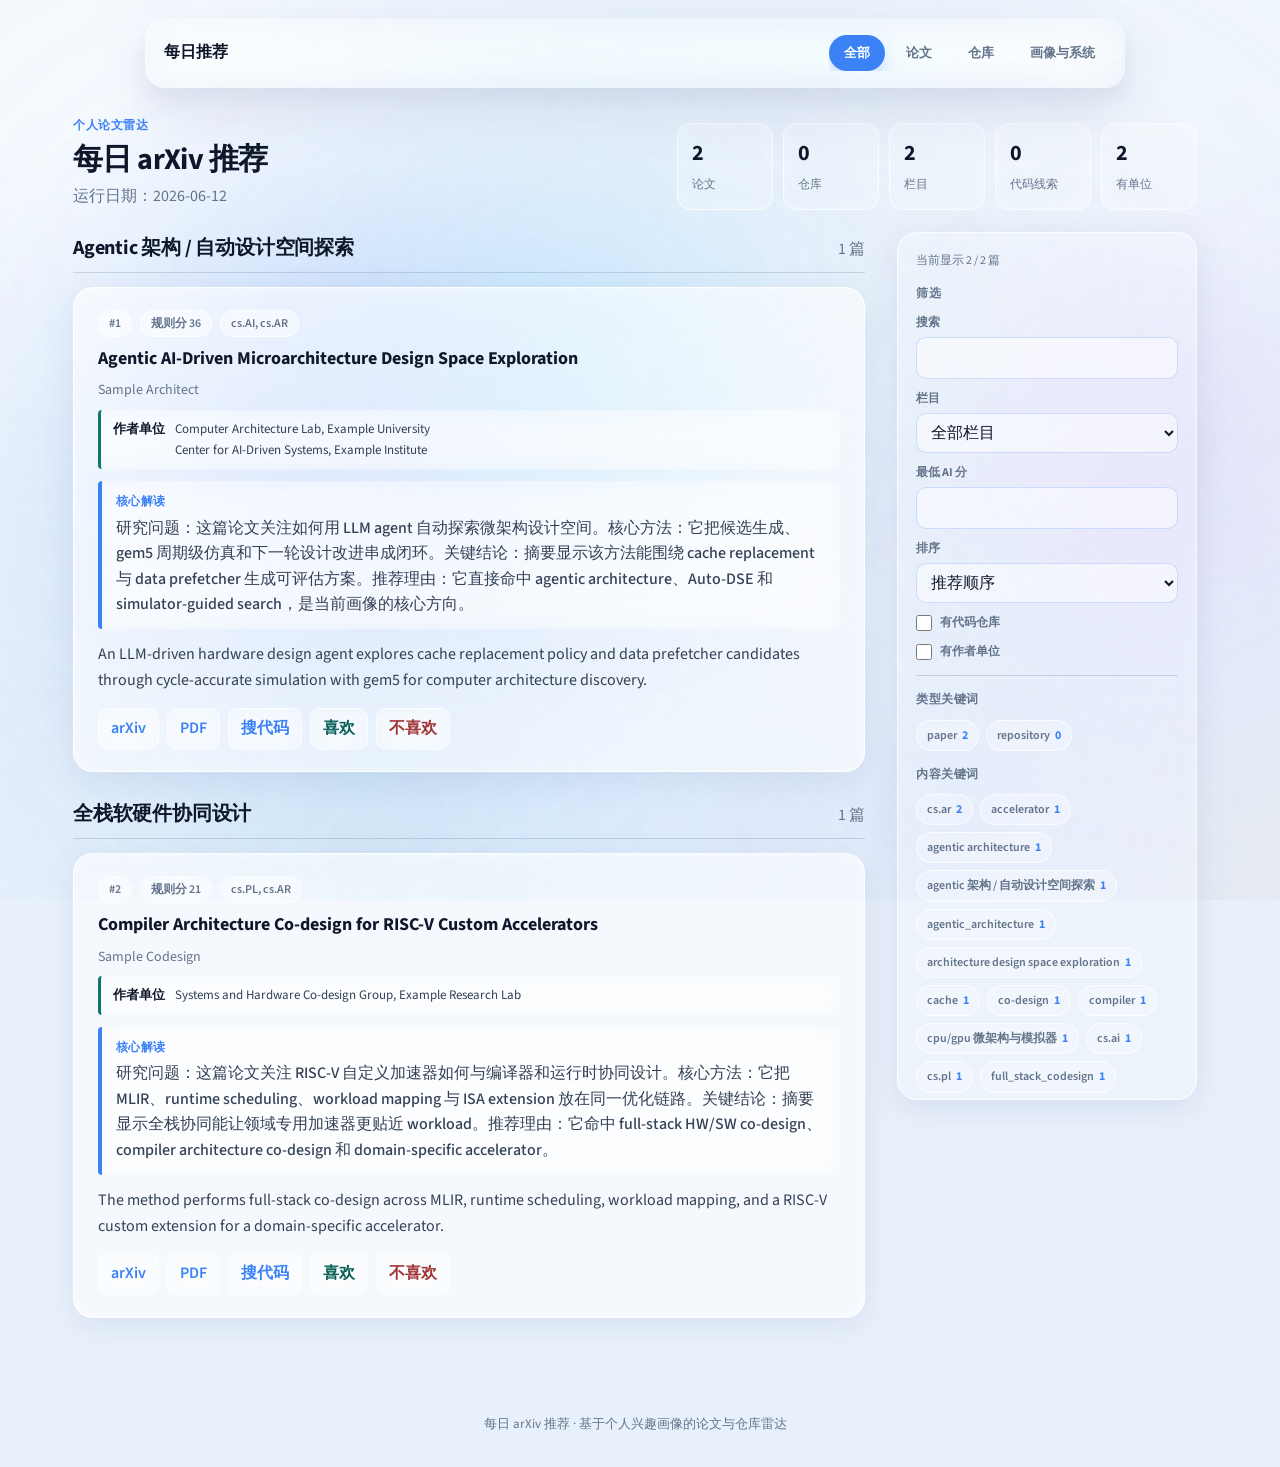
==== commit e3f21788: "feat(frontend): adopt foreverhyx.top liquid-glass material system Replace the recommender's flat gla" ====
--- a/site/index.html
+++ b/site/index.html
@@ -1,15 +1,35 @@
 <!doctype html>
-<html lang="zh-CN">
+<html lang="zh-CN" data-theme="light" style="color-scheme: light">
   <head>
     <meta charset="utf-8">
     <meta name="viewport" content="width=device-width, initial-scale=1">
     <title>每日 arXiv 推荐</title>
-    <link rel="stylesheet" href="styles.css?v=20260614-reader-tabs">
+    <link rel="preconnect" href="https://fonts.googleapis.com">
+    <link rel="preconnect" href="https://fonts.gstatic.com" crossorigin>
+    <link rel="stylesheet" href="https://fonts.googleapis.com/css2?family=Source+Sans+3:wght@400;500;600;700&family=Source+Serif+4:opsz,wght@8..60,400;8..60,500;8..60,600&display=swap">
+    <link rel="stylesheet" href="https://fonts.googleapis.com/css2?family=JetBrains+Mono:wght@400;500&display=swap">
+    <link rel="stylesheet" href="styles.css?v=20260614-liquid-glass">
+    <script>
+      (function () {
+        try {
+          var saved = localStorage.getItem("theme");
+          var sysDark = window.matchMedia("(prefers-color-scheme: dark)").matches;
+          var theme = saved === "dark" || (!saved && sysDark) ? "dark" : "light";
+          document.documentElement.setAttribute("data-theme", theme);
+          document.documentElement.style.colorScheme = theme;
+        } catch (e) {
+          document.documentElement.setAttribute("data-theme", "light");
+          document.documentElement.style.colorScheme = "light";
+        }
+      })();
+    </script>
   </head>
   <body>
+    <div class="home-lightfield" aria-hidden="true"></div>
     <header class="site-header">
       <div class="container nav-shell">
-        <div class="nav-island">
+        <div class="nav-island home-liquid-card">
+          <span class="home-liquid-warp nav-island-warp" aria-hidden="true"></span>
           <div class="nav-island-body">
             <a class="brand nav-brand" href="index.html">每日推荐</a>
             <nav id="readerTabs" class="reader-tabs" aria-label="推荐类型">
@@ -22,82 +42,91 @@
         </div>
       </div>
     </header>
-    <main class="container page-shell">
-      <section class="reader-overview">
-        <div class="hero-copy">
-          <p class="eyebrow">个人论文雷达</p>
-          <h1>每日 arXiv 推荐</h1>
-          <p id="runDate">正在加载...</p>
-        </div>
-        <div id="summaryStats" class="summary-stats" aria-live="polite"></div>
-      </section>
-      <section id="recommendationWorkspace" class="reader-workspace article-grid is-active">
-        <section id="recommendations" class="paper-list page-stack" aria-live="polite"></section>
-        <aside class="filter-sidebar sidebar" aria-label="推荐筛选">
-          <div id="resultCount" class="result-count" aria-live="polite"></div>
-          <div class="sidebar-title">筛选</div>
-          <div class="controls">
-            <label class="filter-row">
-              <span>搜索</span>
-              <input id="searchInput" type="search" autocomplete="off">
-            </label>
-            <label class="filter-row">
-              <span>栏目</span>
-              <select id="sectionFilter"></select>
-            </label>
-            <label class="filter-row">
-              <span>最低 AI 分</span>
-              <input id="minAiScore" type="number" min="0" max="10" step="1">
-            </label>
-            <label class="filter-row">
-              <span>排序</span>
-              <select id="sortSelect">
-                <option value="rank">推荐顺序</option>
-                <option value="ai">AI 分</option>
-                <option value="rule">规则分</option>
-                <option value="title">标题</option>
-              </select>
-            </label>
-            <label class="check-row">
-              <input id="hasCodeFilter" type="checkbox">
-              <span>有代码仓库</span>
-            </label>
-            <label class="check-row">
-              <input id="hasAffiliationFilter" type="checkbox">
-              <span>有作者单位</span>
-            </label>
+    <main class="site-main">
+      <div class="container page-shell">
+        <section class="reader-overview">
+          <div class="hero-copy">
+            <p class="eyebrow">个人论文雷达</p>
+            <h1>每日 arXiv 推荐</h1>
+            <p id="runDate">正在加载...</p>
           </div>
-          <div id="keywordFilters" class="keyword-filters">
-            <div class="sidebar-title">类型关键词</div>
-            <div id="typeKeywordFilters" class="keyword-chip-list" aria-live="polite"></div>
-            <div class="sidebar-title">内容关键词</div>
-            <div id="contentKeywordFilters" class="keyword-chip-list" aria-live="polite"></div>
+          <div id="summaryStats" class="summary-stats" aria-live="polite"></div>
+        </section>
+        <section id="recommendationWorkspace" class="reader-workspace article-grid is-active">
+          <section id="recommendations" class="paper-list page-stack" aria-live="polite"></section>
+          <aside class="filter-sidebar sidebar" aria-label="推荐筛选">
+            <div id="resultCount" class="result-count" aria-live="polite"></div>
+            <div class="sidebar-title">筛选</div>
+            <div class="controls">
+              <label class="filter-row">
+                <span>搜索</span>
+                <input id="searchInput" type="search" autocomplete="off">
+              </label>
+              <label class="filter-row">
+                <span>栏目</span>
+                <select id="sectionFilter"></select>
+              </label>
+              <label class="filter-row">
+                <span>最低 AI 分</span>
+                <input id="minAiScore" type="number" min="0" max="10" step="1">
+              </label>
+              <label class="filter-row">
+                <span>排序</span>
+                <select id="sortSelect">
+                  <option value="rank">推荐顺序</option>
+                  <option value="ai">AI 分</option>
+                  <option value="rule">规则分</option>
+                  <option value="title">标题</option>
+                </select>
+              </label>
+              <label class="check-row">
+                <input id="hasCodeFilter" type="checkbox">
+                <span>有代码仓库</span>
+              </label>
+              <label class="check-row">
+                <input id="hasAffiliationFilter" type="checkbox">
+                <span>有作者单位</span>
+              </label>
+            </div>
+            <div id="keywordFilters" class="keyword-filters">
+              <div class="sidebar-title">类型关键词</div>
+              <div id="typeKeywordFilters" class="keyword-chip-list" aria-live="polite"></div>
+              <div class="sidebar-title">内容关键词</div>
+              <div id="contentKeywordFilters" class="keyword-chip-list" aria-live="polite"></div>
+            </div>
+            <div class="sidebar-title">栏目</div>
+            <nav id="sectionNav" class="section-nav"></nav>
+          </aside>
+        </section>
+        <section id="profileSystemWorkspace" class="profile-system-workspace is-hidden">
+          <div class="profile-system-grid">
+            <section class="profile-system-panel">
+              <h2>画像与系统</h2>
+              <p class="profile-note">查看每日运行质量、反馈学习状态和推荐画像设置。</p>
+              <a class="profile-link" href="profile.html">编辑兴趣画像</a>
+            </section>
+            <section class="profile-system-panel">
+              <div id="runHealth" class="run-health" aria-live="polite"></div>
+            </section>
+            <details id="statusDetails" class="sidebar-details profile-system-panel" open>
+              <summary>反馈与系统细节</summary>
+              <div id="feedbackStatus" class="feedback-status" aria-live="polite"></div>
+              <div id="feedbackInsights" class="feedback-insights" aria-live="polite"></div>
+              <div id="subsystemStatus" class="subsystem-status" aria-live="polite"></div>
+            </details>
           </div>
-          <div class="sidebar-title">栏目</div>
-          <nav id="sectionNav" class="section-nav"></nav>
-        </aside>
-      </section>
-      <section id="profileSystemWorkspace" class="profile-system-workspace is-hidden">
-        <div class="profile-system-grid">
-          <section class="profile-system-panel">
-            <h2>画像与系统</h2>
-            <p class="profile-note">查看每日运行质量、反馈学习状态和推荐画像设置。</p>
-            <a class="profile-link" href="profile.html">编辑兴趣画像</a>
-          </section>
-          <section class="profile-system-panel">
-            <div id="runHealth" class="run-health" aria-live="polite"></div>
-          </section>
-          <details id="statusDetails" class="sidebar-details profile-system-panel" open>
-            <summary>反馈与系统细节</summary>
-            <div id="feedbackStatus" class="feedback-status" aria-live="polite"></div>
-            <div id="feedbackInsights" class="feedback-insights" aria-live="polite"></div>
-            <div id="subsystemStatus" class="subsystem-status" aria-live="polite"></div>
-          </details>
-        </div>
-      </section>
+        </section>
+      </div>
     </main>
+    <footer>
+      <div class="container">
+        每日 arXiv 推荐 · 基于个人兴趣画像的论文与仓库雷达
+      </div>
+    </footer>
     <div id="toast" class="toast" role="status" aria-live="polite" hidden></div>
     <script src="config.js?v=20260614-llm-ui"></script>
-    <script src="app.js?v=20260614-reader-tabs"></script>
+    <script src="effects/lightfield.js?v=20260614-liquid-glass" defer></script>
+    <script src="effects/liquid-glass.js?v=20260614-liquid-glass" defer></script>
+    <script src="app.js?v=20260614-liquid-glass"></script>
   </body>
 </html>
--- a/site/styles.css
+++ b/site/styles.css
@@ -1,57 +1,241 @@
+/* ============================================
+   Daily arXiv Recommender — Liquid Glass UI
+   Material system adapted from Homepage (foreverhyx.top)
+   iOS 26-style liquid glass, lightfield spots,
+   glass cards, gradient links.
+   ============================================ */
+
+/* --- CSS Variables (light) --- */
 :root {
   color-scheme: light;
+
+  /* --- Typography system --- */
+  --font-ui: 'Source Sans 3', 'Source Sans Pro', system-ui, -apple-system, BlinkMacSystemFont, "Segoe UI", Roboto, "Helvetica Neue", Arial, sans-serif;
+  --font-body: 'Source Serif 4', 'Source Serif Pro', Georgia, 'Times New Roman', serif;
+  --font-code: 'JetBrains Mono', 'SF Mono', 'Fira Code', Menlo, Monaco, Consolas, "Liberation Mono", "Courier New", monospace;
+
   --bg: #e8f1fb;
-  --panel: rgba(255, 255, 255, 0.76);
-  --panel-solid: #ffffff;
-  --panel-soft: #eef6ff;
-  --text: #1f2937;
-  --muted: #65758b;
-  --line: rgba(83, 101, 128, 0.22);
+  --bg-gradient: none;
+  --text: #334155;
+  --heading: #0f172a;
+  --primary: #3b82f6;
+  --primary-hover: #2563eb;
+  --muted: #64748b;
+
+  /* Recommender accent tokens (kept for existing JS class hooks) */
   --accent: #2563eb;
   --accent-strong: #1d4ed8;
   --teal: #0f766e;
   --teal-strong: #0b5f59;
   --warn: #a24710;
   --danger: #a13535;
-  --shadow: 0 16px 42px rgba(73, 92, 138, 0.13);
-}
-
-* {
-  box-sizing: border-box;
-}
+
+  /* Liquid Glass - High Transparency (sidebar cards, chips) */
+  --glass-hi-bg: rgba(255, 255, 255, 0.18);
+  --glass-hi-border: rgba(255, 255, 255, 0.7);
+  --glass-hi-inner: rgba(255, 255, 255, 0.25);
+  --glass-hi-shine: rgba(255, 255, 255, 0.12);
+
+  /* Liquid Glass - Low Transparency (content cards) */
+  --glass-lo-bg: rgba(255, 255, 255, 0.55);
+  --glass-lo-border: rgba(255, 255, 255, 0.85);
+  --glass-lo-inner: rgba(255, 255, 255, 0.4);
+  --glass-lo-shine: rgba(255, 255, 255, 0.08);
+
+  /* Liquid Glass - Medium (header, inputs) */
+  --glass-md-bg: rgba(255, 255, 255, 0.35);
+  --glass-md-border: rgba(255, 255, 255, 0.75);
+  --glass-md-inner: rgba(255, 255, 255, 0.3);
+
+  /* Legacy aliases */
+  --panel: var(--glass-lo-bg);
+  --panel-solid: #ffffff;
+  --panel-soft: #eef6ff;
+  --border: var(--glass-lo-border);
+  --line: rgba(83, 101, 128, 0.22);
+  --shadow: 0 10px 30px rgba(73, 92, 138, 0.12);
+  --header-bg: var(--glass-md-bg);
+
+  --radius: 20px;
+  --radius-sm: 14px;
+  --radius-xs: 10px;
+}
+
+[data-theme="dark"] {
+  --bg: #071221;
+  --bg-gradient: none;
+  --text: #cbd5e1;
+  --heading: #f1f5f9;
+  --primary: #60a5fa;
+  --primary-hover: #93c5fd;
+  --muted: #94a3b8;
+
+  --accent: #60a5fa;
+  --accent-strong: #93c5fd;
+  --teal: #2dd4bf;
+  --teal-strong: #5eead4;
+  --warn: #fbbf24;
+  --danger: #f87171;
+
+  --glass-hi-bg: rgba(255, 255, 255, 0.06);
+  --glass-hi-border: rgba(255, 255, 255, 0.12);
+  --glass-hi-inner: rgba(255, 255, 255, 0.08);
+  --glass-hi-shine: rgba(255, 255, 255, 0.04);
+
+  --glass-lo-bg: rgba(255, 255, 255, 0.12);
+  --glass-lo-border: rgba(255, 255, 255, 0.18);
+  --glass-lo-inner: rgba(255, 255, 255, 0.1);
+  --glass-lo-shine: rgba(255, 255, 255, 0.03);
+
+  --glass-md-bg: rgba(255, 255, 255, 0.08);
+  --glass-md-border: rgba(255, 255, 255, 0.14);
+  --glass-md-inner: rgba(255, 255, 255, 0.06);
+
+  --panel: var(--glass-lo-bg);
+  --panel-solid: #0b1220;
+  --panel-soft: rgba(15, 23, 42, 0.5);
+  --border: var(--glass-lo-border);
+  --line: rgba(148, 163, 184, 0.2);
+  --shadow: 0 14px 36px rgba(0, 0, 0, 0.32);
+
+  color-scheme: dark;
+}
+
+/* --- Reset & Base --- */
+* { box-sizing: border-box; padding: 0; margin: 0; }
 
 html {
+  scrollbar-gutter: stable;
+  height: 100%;
   scroll-behavior: smooth;
-}
+  background-color: var(--bg);
+  background-image: var(--bg-gradient);
+}
+
+html, body { max-width: 100vw; overflow-x: hidden; }
 
 body {
+  font-family: var(--font-ui);
   margin: 0;
-  background: var(--bg);
+  background: transparent;
   color: var(--text);
-  font-family: Inter, ui-sans-serif, system-ui, -apple-system, BlinkMacSystemFont, "Segoe UI", sans-serif;
+  -webkit-font-smoothing: antialiased;
+  -moz-osx-font-smoothing: grayscale;
+  line-height: 1.6;
+  transition: color 0.3s ease;
+  min-height: 100vh;
+  display: flex;
+  flex-direction: column;
 }
 
 a {
-  color: var(--accent);
-  font-weight: 650;
+  color: var(--primary);
+  font-weight: 500;
   text-decoration: none;
 }
 
-a:hover {
-  text-decoration: underline;
-}
+a:hover { text-decoration: underline; }
+
+.site-main { flex: 1; }
 
 .container {
   width: min(100%, 1180px);
+  max-width: 1180px;
   margin: 0 auto;
   padding: 0 clamp(16px, 4vw, 28px);
 }
 
+/* ============================================
+   LIGHTFIELD — ambient animated gradient spots
+   ============================================ */
+.home-lightfield {
+  position: fixed;
+  inset: 0;
+  overflow: hidden;
+  pointer-events: none;
+  z-index: 0;
+  isolation: isolate;
+}
+
+.home-lightfield::before,
+.home-lightfield::after {
+  content: "";
+  position: absolute;
+  inset: -14%;
+  pointer-events: none;
+}
+
+.home-lightfield::before {
+  background:
+    radial-gradient(circle at 16% 18%, rgba(255, 255, 255, 0.98) 0%, rgba(255, 255, 255, 0.44) 16%, rgba(255, 255, 255, 0) 38%),
+    radial-gradient(circle at 84% 16%, rgba(255, 255, 255, 0.66) 0%, rgba(255, 255, 255, 0.2) 16%, rgba(255, 255, 255, 0) 34%),
+    radial-gradient(circle at 48% 82%, rgba(191, 219, 254, 0.34) 0%, rgba(191, 219, 254, 0.12) 22%, rgba(191, 219, 254, 0) 44%);
+  filter: blur(108px);
+  opacity: 0.96;
+}
+
+.home-lightfield::after {
+  background:
+    radial-gradient(118% 84% at 48% 34%, rgba(219, 234, 254, 0.34) 0%, rgba(219, 234, 254, 0.12) 22%, rgba(219, 234, 254, 0) 54%),
+    radial-gradient(88% 74% at 18% 78%, rgba(191, 219, 254, 0.18) 0%, rgba(191, 219, 254, 0.06) 28%, rgba(191, 219, 254, 0) 62%),
+    radial-gradient(92% 78% at 84% 74%, rgba(196, 181, 253, 0.12) 0%, rgba(196, 181, 253, 0.04) 28%, rgba(196, 181, 253, 0) 62%);
+  opacity: 0.72;
+}
+
+.home-lightspot {
+  position: absolute;
+  left: 0;
+  top: 0;
+  width: var(--spot-size, 320px);
+  height: var(--spot-size, 320px);
+  border-radius: 999px;
+  pointer-events: none;
+  mix-blend-mode: normal;
+  filter: blur(var(--spot-blur, 54px)) saturate(118%);
+  opacity: var(--spot-opacity, 0.3);
+  will-change: transform, opacity;
+  transition:
+    transform var(--spot-motion-duration, 6800ms) cubic-bezier(0.22, 1, 0.36, 1),
+    opacity var(--spot-opacity-duration, 4800ms) ease;
+  background:
+    radial-gradient(circle at 50% 50%, rgba(99, 102, 241, 0.5) 0%, rgba(59, 130, 246, 0.32) 32%, rgba(59, 130, 246, 0.12) 60%, rgba(59, 130, 246, 0) 82%);
+}
+
+[data-theme="dark"] .home-lightfield::before {
+  background:
+    radial-gradient(circle at 18% 18%, rgba(56, 189, 248, 0.24) 0%, rgba(37, 99, 235, 0.18) 18%, rgba(15, 23, 42, 0) 38%),
+    radial-gradient(circle at 82% 20%, rgba(168, 85, 247, 0.24) 0%, rgba(99, 102, 241, 0.16) 18%, rgba(15, 23, 42, 0) 34%),
+    radial-gradient(circle at 48% 86%, rgba(34, 211, 238, 0.16) 0%, rgba(15, 23, 42, 0) 34%);
+  opacity: 0.82;
+}
+
+[data-theme="dark"] .home-lightfield::after {
+  background:
+    radial-gradient(116% 82% at 46% 34%, rgba(37, 99, 235, 0.16) 0%, rgba(37, 99, 235, 0.08) 24%, rgba(37, 99, 235, 0) 58%),
+    radial-gradient(88% 74% at 18% 78%, rgba(14, 165, 233, 0.1) 0%, rgba(14, 165, 233, 0.04) 30%, rgba(14, 165, 233, 0) 64%),
+    radial-gradient(92% 78% at 84% 74%, rgba(99, 102, 241, 0.12) 0%, rgba(99, 102, 241, 0.05) 30%, rgba(99, 102, 241, 0) 64%);
+  opacity: 0.62;
+}
+
+[data-theme="dark"] .home-lightspot {
+  mix-blend-mode: screen;
+  filter: blur(var(--spot-blur, 54px)) saturate(128%);
+  background:
+    radial-gradient(circle at 50% 50%, rgba(96, 165, 250, 0.24) 0%, rgba(59, 130, 246, 0.22) 24%, rgba(37, 99, 235, 0.16) 48%, rgba(30, 64, 175, 0.06) 66%, rgba(30, 64, 175, 0) 80%);
+}
+
+/* ============================================
+   FLOATING ISLAND HEADER
+   ============================================ */
 .site-header {
   position: sticky;
-  top: 14px;
-  z-index: 20;
-  margin: 16px 0 28px;
+  top: 16px;
+  z-index: 30;
+  margin: 18px 0 28px;
+  background: transparent;
+  border: 0;
+  box-shadow: none;
+  transition: transform 0.3s ease;
 }
 
 .nav-shell {
@@ -60,17 +244,39 @@
 }
 
 .nav-island {
+  --liquid-light-x: 24%;
+  --liquid-light-y: 10%;
+  --liquid-glow: 0.82;
+  --liquid-angle: 118deg;
+  --liquid-blur: 19px;
+  --liquid-saturation: 170%;
+  --liquid-brightness: 1.05;
+  --liquid-displacement-scale: 18;
+  --liquid-aberration: 1.4;
+  --nav-idle-blur: 12px;
+  --nav-idle-saturation: 148%;
+  --nav-idle-brightness: 1.025;
+  position: relative;
   width: min(100%, 980px);
-  border: 1px solid rgba(255, 255, 255, 0.78);
   border-radius: 999px;
-  background: rgba(255, 255, 255, 0.68);
-  box-shadow: 0 18px 48px rgba(73, 92, 138, 0.16), inset 0 1px 12px rgba(255, 255, 255, 0.45);
-  backdrop-filter: blur(20px) saturate(170%);
-  -webkit-backdrop-filter: blur(20px) saturate(170%);
-  padding: 10px 14px;
+  overflow: hidden;
+  padding: 10px 14px 10px 18px;
+  background:
+    linear-gradient(180deg, rgba(255, 255, 255, 0.18), rgba(255, 255, 255, 0.1));
+}
+
+.nav-island:hover { transform: translateY(-1px); }
+
+.nav-island-warp {
+  background:
+    linear-gradient(180deg, rgba(248, 252, 255, 0.28) 0%, rgba(233, 242, 255, 0.14) 42%, rgba(191, 219, 254, 0.22) 100%);
+  backdrop-filter: blur(var(--nav-idle-blur)) saturate(var(--nav-idle-saturation)) brightness(var(--nav-idle-brightness));
+  -webkit-backdrop-filter: blur(var(--nav-idle-blur)) saturate(var(--nav-idle-saturation)) brightness(var(--nav-idle-brightness));
 }
 
 .nav-island-body {
+  position: relative;
+  z-index: 5;
   display: flex;
   align-items: center;
   justify-content: space-between;
@@ -79,12 +285,14 @@
 }
 
 .brand {
-  color: var(--text);
   font-size: 16px;
   font-weight: 850;
   white-space: nowrap;
-}
-
+  color: var(--heading);
+  text-decoration: none;
+}
+
+/* Reader type tabs */
 .reader-tabs {
   display: flex;
   align-items: center;
@@ -94,33 +302,54 @@
   scrollbar-width: none;
 }
 
-.reader-tabs::-webkit-scrollbar {
-  display: none;
-}
+.reader-tabs::-webkit-scrollbar { display: none; }
 
 .reader-tab {
+  display: inline-flex;
+  align-items: center;
+  justify-content: center;
   min-height: 36px;
+  padding: 7px 14px;
+  border-radius: 999px;
   border: 1px solid transparent;
-  border-radius: 999px;
   background: transparent;
   color: var(--muted);
   cursor: pointer;
   font: inherit;
   font-size: 13px;
-  font-weight: 800;
-  padding: 7px 12px;
+  font-weight: 700;
   white-space: nowrap;
-}
-
-.reader-tab.is-active,
+  transition:
+    transform 0.3s cubic-bezier(0.2, 0.8, 0.2, 1),
+    color 0.3s ease,
+    background 0.3s ease,
+    border-color 0.3s ease;
+}
+
 .reader-tab:hover {
-  border-color: rgba(15, 118, 110, 0.22);
-  background: rgba(255, 255, 255, 0.82);
-  color: var(--accent-strong);
-}
-
+  transform: translateY(-1px);
+  border-color: rgba(59, 130, 246, 0.22);
+  background: rgba(255, 255, 255, 0.6);
+  color: var(--heading);
+}
+
+.reader-tab.is-active {
+  background: var(--primary);
+  border-color: transparent;
+  color: #fff;
+  box-shadow: 0 10px 20px rgba(59, 130, 246, 0.22);
+}
+
+[data-theme="dark"] .reader-tab.is-active {
+  background: linear-gradient(135deg, #60a5fa, #2563eb);
+}
+
+/* ============================================
+   PAGE LAYOUT
+   ============================================ */
 .page-shell {
   padding-bottom: 56px;
+  animation: pageLoad 0.7s cubic-bezier(0.2, 0.8, 0.2, 1) forwards;
 }
 
 .reader-overview {
@@ -129,22 +358,257 @@
   justify-content: space-between;
   gap: 24px;
   margin-bottom: 22px;
-}
-
+  position: relative;
+  z-index: 1;
+}
+
+.hero-copy { min-width: 0; }
+
+.eyebrow {
+  margin: 0 0 8px;
+  color: var(--primary);
+  font-size: 12px;
+  font-weight: 800;
+  letter-spacing: 0.05em;
+  text-transform: uppercase;
+}
+
+h1 {
+  margin: 0 0 8px;
+  font-size: 30px;
+  line-height: 1.1;
+  color: var(--heading);
+  letter-spacing: -0.02em;
+}
+
+#runDate,
+.authors,
+.affiliations,
+.paper-meta,
+.section-heading span {
+  color: var(--muted);
+}
+
+/* Two-column grid: left list + right filter sidebar */
 .article-grid {
   display: grid;
   grid-template-columns: minmax(0, 1fr) 300px;
-  gap: 24px;
+  gap: 32px;
   align-items: start;
+  position: relative;
+  z-index: 1;
 }
 
 .page-stack {
+  display: flex;
+  flex-direction: column;
+  gap: 18px;
+}
+
+/* ============================================
+   GLASS CARDS
+   ============================================ */
+
+/* Base liquid-glass card (used for sidebar + small panels) */
+.card,
+.home-liquid-card {
+  --liquid-light-x: 18%;
+  --liquid-light-y: 12%;
+  --liquid-angle: 135deg;
+  --liquid-glow: 0.58;
+  --liquid-blur: 24px;
+  --liquid-saturation: 180%;
+  --liquid-brightness: 1.08;
+  --liquid-displacement-scale: 25;
+  --liquid-aberration: 1.8;
+  position: relative;
+  overflow: hidden;
+  isolation: isolate;
+  border-radius: var(--radius);
+  border: 1px solid rgba(255, 255, 255, 0.18);
+  background:
+    linear-gradient(180deg, rgba(255, 255, 255, 0.14), rgba(255, 255, 255, 0.06));
+  box-shadow:
+    0 24px 52px rgba(99, 112, 158, 0.135),
+    0 10px 20px rgba(99, 112, 158, 0.065);
+  transition: transform 0.38s cubic-bezier(0.2, 0.8, 0.2, 1), box-shadow 0.38s cubic-bezier(0.2, 0.8, 0.2, 1);
+}
+
+.home-liquid-card:hover,
+.card:hover {
+  transform: translateY(-3px);
+  box-shadow:
+    0 30px 60px rgba(99, 112, 158, 0.15),
+    0 12px 24px rgba(99, 112, 158, 0.085);
+}
+
+.home-liquid-warp {
+  position: absolute;
+  inset: 0;
+  z-index: 2;
+  display: block;
+  overflow: hidden;
+  border-radius: inherit;
+  pointer-events: none;
+  background:
+    linear-gradient(180deg, rgba(248, 252, 255, 0.22) 0%, rgba(238, 245, 255, 0.1) 42%, rgba(255, 255, 255, 0.04) 100%);
+  transform: translateZ(0);
+  will-change: transform;
+  backface-visibility: hidden;
+}
+
+.home-liquid-warp::before {
+  content: "";
+  position: absolute;
+  inset: 0;
+  border-radius: inherit;
+  pointer-events: none;
+  background:
+    radial-gradient(138% 92% at var(--liquid-light-x) var(--liquid-light-y), rgba(219, 234, 254, 0.72) 0%, rgba(191, 219, 254, 0.34) 10%, rgba(147, 197, 253, 0.12) 24%, rgba(147, 197, 253, 0) 42%),
+    linear-gradient(145deg, rgba(255, 255, 255, 0.12) 0%, rgba(219, 234, 254, 0.03) 42%, rgba(255, 255, 255, 0) 72%);
+  mix-blend-mode: screen;
+  opacity: calc(0.46 + ((var(--liquid-glow) - 0.58) * 0.42));
+}
+
+.home-liquid-body,
+.home-glass-body {
+  position: relative;
+  z-index: 5;
+}
+
+[data-theme="dark"] .home-liquid-card {
+  --liquid-blur: 18px;
+  --liquid-saturation: 154%;
+  --liquid-brightness: 1.02;
+  border-color: rgba(255, 255, 255, 0.08);
+  background:
+    linear-gradient(180deg, rgba(18, 27, 45, 0.42), rgba(12, 18, 32, 0.24));
+  box-shadow:
+    0 30px 60px rgba(0, 0, 0, 0.28),
+    0 12px 22px rgba(0, 0, 0, 0.12);
+}
+
+[data-theme="dark"] .home-liquid-warp {
+  background:
+    linear-gradient(180deg, rgba(255, 255, 255, 0.06) 0%, rgba(255, 255, 255, 0.02) 42%, rgba(255, 255, 255, 0.01) 100%);
+}
+
+[data-theme="dark"] .home-liquid-warp::before {
+  background:
+    radial-gradient(138% 94% at var(--liquid-light-x) var(--liquid-light-y), rgba(125, 211, 252, 0.38) 0%, rgba(96, 165, 250, 0.22) 10%, rgba(96, 165, 250, 0.08) 22%, rgba(96, 165, 250, 0) 40%),
+    linear-gradient(145deg, rgba(255, 255, 255, 0.06) 0%, rgba(96, 165, 250, 0.015) 46%, rgba(255, 255, 255, 0) 74%);
+  opacity: calc(0.38 + ((var(--liquid-glow) - 0.58) * 0.34));
+}
+
+/* ============================================
+   FILTER SIDEBAR
+   ============================================ */
+.filter-sidebar {
+  align-self: start;
+  position: sticky;
+  top: 96px;
+  max-height: calc(100vh - 32px);
+  overflow-y: auto;
+  border-radius: var(--radius);
+  padding: 18px;
+  background: var(--glass-hi-bg);
+  backdrop-filter: blur(20px) saturate(180%);
+  -webkit-backdrop-filter: blur(20px) saturate(180%);
+  border: 1px solid var(--glass-hi-border);
+  box-shadow:
+    0 8px 32px rgba(73, 92, 138, 0.12),
+    inset 0 1px 12px var(--glass-hi-inner);
+}
+
+.sidebar-title {
+  margin: 14px 0 10px;
+  color: var(--muted);
+  font-size: 12px;
+  font-weight: 800;
+  letter-spacing: 0.05em;
+  text-transform: uppercase;
+}
+
+.sidebar-title:first-of-type { margin-top: 0; }
+
+.result-count {
+  color: var(--muted);
+  font-size: 12px;
+  margin-bottom: 6px;
+}
+
+.controls {
   display: grid;
-  gap: 18px;
-}
-
-.filter-sidebar {
-  top: 96px;
+  gap: 10px;
+  border-bottom: 1px solid var(--line);
+  padding-bottom: 14px;
+  margin-bottom: 14px;
+}
+
+.filter-row {
+  display: grid;
+  gap: 5px;
+}
+
+.filter-row span,
+.check-row span {
+  color: var(--muted);
+  font-size: 12px;
+  font-weight: 700;
+}
+
+.filter-row input,
+.filter-row select {
+  width: 100%;
+  min-height: 34px;
+  border: 1px solid rgba(59, 130, 246, 0.22);
+  border-radius: var(--radius-xs);
+  background: rgba(255, 255, 255, 0.5);
+  color: var(--heading);
+  padding: 7px 10px;
+  font: inherit;
+  transition: border-color 0.25s cubic-bezier(0.2, 0.8, 0.2, 1),
+              box-shadow 0.25s cubic-bezier(0.2, 0.8, 0.2, 1),
+              background 0.25s ease;
+}
+
+.filter-row input:hover,
+.filter-row select:hover {
+  border-color: rgba(59, 130, 246, 0.4);
+}
+
+.filter-row input:focus,
+.filter-row select:focus {
+  outline: none;
+  border-color: var(--primary);
+  background: rgba(255, 255, 255, 0.78);
+  box-shadow: 0 0 0 3px rgba(59, 130, 246, 0.18);
+}
+
+[data-theme="dark"] .filter-row input,
+[data-theme="dark"] .filter-row select {
+  background: rgba(255, 255, 255, 0.06);
+  color: var(--heading);
+  border-color: rgba(96, 165, 250, 0.3);
+}
+
+[data-theme="dark"] .filter-row input:focus,
+[data-theme="dark"] .filter-row select:focus {
+  background: rgba(255, 255, 255, 0.1);
+  border-color: var(--primary);
+  box-shadow: 0 0 0 3px rgba(96, 165, 250, 0.24);
+}
+
+.check-row {
+  display: flex;
+  align-items: center;
+  gap: 8px;
+}
+
+.check-row input {
+  width: 16px;
+  height: 16px;
+  accent-color: var(--primary);
 }
 
 .keyword-filters {
@@ -164,26 +628,73 @@
   align-items: center;
   gap: 5px;
   min-height: 28px;
-  border: 1px solid var(--line);
+  border: 1px solid var(--glass-hi-border);
   border-radius: 999px;
-  background: #f8fafb;
-  color: var(--text);
+  background: var(--glass-hi-bg);
+  backdrop-filter: blur(12px);
+  -webkit-backdrop-filter: blur(12px);
+  color: var(--muted);
   cursor: pointer;
   font: inherit;
   font-size: 12px;
-  font-weight: 750;
-  padding: 5px 9px;
+  font-weight: 600;
+  padding: 5px 10px;
+  transition: transform 0.3s cubic-bezier(0.2, 0.8, 0.2, 1), border-color 0.3s ease, background 0.3s ease, color 0.3s ease;
+}
+
+.keyword-chip:hover {
+  transform: translateY(-1px);
+  border-color: rgba(59, 130, 246, 0.35);
+  color: var(--heading);
 }
 
 .keyword-chip.is-active {
-  border-color: rgba(15, 118, 110, 0.34);
-  background: #e6f4f1;
-  color: var(--accent-strong);
-}
-
-.profile-system-workspace {
-  margin-top: 8px;
-}
+  background: var(--primary);
+  border-color: transparent;
+  color: #fff;
+  box-shadow: 0 10px 20px rgba(59, 130, 246, 0.22);
+}
+
+.keyword-chip.is-active strong { color: rgba(255, 255, 255, 0.85); font-weight: 700; }
+
+.keyword-chip strong { font-weight: 700; color: var(--primary); }
+
+/* Section nav chips */
+.section-nav {
+  display: grid;
+  gap: 8px;
+}
+
+.section-nav a,
+.profile-link {
+  display: flex;
+  align-items: center;
+  justify-content: space-between;
+  gap: 10px;
+  border-radius: var(--radius-xs);
+  padding: 10px 12px;
+  color: var(--heading);
+  background: var(--glass-hi-bg);
+  backdrop-filter: blur(10px);
+  -webkit-backdrop-filter: blur(10px);
+  border: 1px solid var(--glass-hi-border);
+  font-weight: 600;
+  transition: transform 0.3s cubic-bezier(0.2, 0.8, 0.2, 1), border-color 0.3s ease, background 0.3s ease;
+}
+
+.section-nav a:hover,
+.profile-link:hover {
+  transform: translateY(-1px);
+  border-color: rgba(59, 130, 246, 0.35);
+  text-decoration: none;
+}
+
+.section-nav strong { color: var(--primary); }
+
+/* ============================================
+   PROFILE & SYSTEM WORKSPACE
+   ============================================ */
+.profile-system-workspace { margin-top: 8px; position: relative; z-index: 1; }
 
 .profile-system-grid {
   display: grid;
@@ -192,196 +703,62 @@
 }
 
 .profile-system-panel {
-  border: 1px solid var(--line);
-  border-radius: 8px;
-  background: rgba(255, 255, 255, 0.76);
-  padding: 16px;
-}
-
-.profile-system-panel .profile-link {
-  margin-top: 12px;
-}
-
-.is-hidden {
-  display: none !important;
-}
-
-.topbar {
-  display: flex;
-  align-items: flex-end;
-  justify-content: space-between;
-  gap: 24px;
-  border-bottom: 1px solid var(--line);
-  background: var(--panel);
-  padding: 28px clamp(18px, 4vw, 56px);
-}
-
-.eyebrow {
-  margin: 0 0 8px;
-  color: var(--accent-strong);
-  font-size: 12px;
-  font-weight: 800;
-  letter-spacing: 0;
-  text-transform: uppercase;
-}
-
-h1 {
-  margin: 0 0 8px;
-  font-size: 30px;
-  line-height: 1.1;
-}
-
-#runDate,
-.authors,
-.affiliations,
-.paper-meta,
-.section-heading span {
-  color: var(--muted);
-}
-
-.summary-stats {
-  display: grid;
-  grid-template-columns: repeat(5, minmax(72px, 1fr));
-  gap: 10px;
-  min-width: min(520px, 100%);
-}
-
-.summary-stats div {
-  border: 1px solid var(--line);
-  border-radius: 8px;
-  background: rgba(255, 255, 255, 0.64);
-  box-shadow: inset 0 1px 8px rgba(255, 255, 255, 0.42);
-  padding: 12px 14px;
-}
-
-.summary-stats strong {
-  display: block;
-  font-size: 22px;
-}
-
-.summary-stats span {
-  color: var(--muted);
-  font-size: 12px;
-}
-
-.layout {
-  display: grid;
-  grid-template-columns: 260px minmax(0, 1fr);
-  gap: 24px;
-  max-width: 1240px;
-  margin: 0 auto;
-  padding: 24px clamp(16px, 4vw, 32px) 56px;
-}
-
-.sidebar {
-  align-self: start;
-  position: sticky;
-  top: 16px;
-  max-height: calc(100vh - 32px);
-  overflow-y: auto;
-  border: 1px solid var(--line);
-  border-radius: 8px;
-  background: var(--panel);
-  box-shadow: var(--shadow);
-  backdrop-filter: blur(18px) saturate(160%);
-  -webkit-backdrop-filter: blur(18px) saturate(160%);
-  padding: 14px;
-}
-
-.sidebar-title {
-  margin: 12px 0 10px;
-  color: var(--muted);
-  font-size: 12px;
-  font-weight: 800;
-  text-transform: uppercase;
-}
-
-.sidebar-title:first-child {
-  margin-top: 0;
-}
-
-.controls {
-  display: grid;
-  gap: 8px;
-  border-bottom: 1px solid var(--line);
-  padding-bottom: 14px;
-  margin-bottom: 14px;
-}
-
-.sidebar-status-stack {
-  display: grid;
-  gap: 8px;
-  border-bottom: 1px solid var(--line);
-  padding-bottom: 12px;
-  margin-bottom: 12px;
-}
-
-.filter-row {
-  display: grid;
-  gap: 5px;
-}
-
-.filter-row span,
-.check-row span {
-  color: var(--muted);
-  font-size: 12px;
-  font-weight: 700;
-}
-
-.filter-row input,
-.filter-row select {
-  width: 100%;
-  min-height: 34px;
-  border: 1px solid var(--line);
-  border-radius: 8px;
-  background: rgba(255, 255, 255, 0.86);
-  color: var(--text);
-  padding: 7px 9px;
-  font: inherit;
-}
-
-.check-row {
-  display: flex;
-  align-items: center;
-  gap: 8px;
-}
-
-.check-row input {
-  width: 16px;
-  height: 16px;
-  accent-color: var(--accent);
-}
-
-.result-count {
-  color: var(--muted);
-  font-size: 12px;
-}
-
+  position: relative;
+  overflow: hidden;
+  border-radius: var(--radius);
+  background: var(--glass-lo-bg);
+  backdrop-filter: blur(20px) saturate(180%);
+  -webkit-backdrop-filter: blur(20px) saturate(180%);
+  border: 1px solid var(--glass-lo-border);
+  box-shadow:
+    0 8px 32px rgba(73, 92, 138, 0.1),
+    inset 0 1px 12px var(--glass-lo-inner);
+  padding: 18px;
+}
+
+.profile-system-panel .profile-link { margin-top: 12px; }
+
+.profile-note {
+  margin: 0;
+  color: var(--muted);
+  font-size: 13px;
+  line-height: 1.5;
+}
+
+.is-hidden { display: none !important; }
+
+/* Run health / feedback / subsystem status blocks */
 .feedback-status,
 .feedback-insights,
 .subsystem-status,
 .run-health {
-  border: 1px solid var(--line);
-  border-radius: 8px;
-  background: rgba(255, 255, 255, 0.62);
-  padding: 10px 11px;
+  border: 1px solid var(--glass-hi-border);
+  border-radius: var(--radius-xs);
+  background: var(--glass-hi-bg);
+  backdrop-filter: blur(10px);
+  -webkit-backdrop-filter: blur(10px);
+  padding: 12px 13px;
   font-size: 12px;
-  line-height: 1.45;
+  line-height: 1.5;
+  margin-bottom: 8px;
 }
 
 .sidebar-details {
-  border: 1px solid var(--line);
-  border-radius: 8px;
-  background: #fbfcfd;
+  border: 1px solid var(--glass-hi-border);
+  border-radius: var(--radius);
+  background: var(--glass-hi-bg);
+  backdrop-filter: blur(20px) saturate(180%);
+  -webkit-backdrop-filter: blur(20px) saturate(180%);
+  overflow: hidden;
 }
 
 .sidebar-details summary {
-  min-height: 34px;
-  padding: 8px 10px;
-  color: var(--text);
+  min-height: 40px;
+  padding: 10px 14px;
+  color: var(--heading);
   cursor: pointer;
-  font-size: 12px;
-  font-weight: 800;
+  font-size: 13px;
+  font-weight: 700;
   list-style-position: inside;
 }
 
@@ -391,6 +768,8 @@
   border-width: 1px 0 0;
   border-radius: 0;
   background: transparent;
+  backdrop-filter: none;
+  -webkit-backdrop-filter: none;
 }
 
 .feedback-status strong,
@@ -398,7 +777,8 @@
 .subsystem-status strong,
 .run-health strong {
   display: block;
-  margin-bottom: 3px;
+  margin-bottom: 4px;
+  color: var(--heading);
 }
 
 .feedback-status span,
@@ -421,174 +801,45 @@
   font-style: normal;
 }
 
-.status-on {
-  color: var(--teal-strong);
-}
-
-.status-off {
-  color: var(--danger);
-}
-
-.section-nav {
+.status-on { color: var(--teal-strong); }
+[data-theme="dark"] .status-on { color: var(--teal); }
+.status-off { color: var(--danger); }
+
+/* Summary stats grid */
+.summary-stats {
   display: grid;
-  gap: 8px;
-}
-
-.section-nav a,
-.profile-link {
-  display: flex;
-  align-items: center;
-  justify-content: space-between;
+  grid-template-columns: repeat(5, minmax(72px, 1fr));
   gap: 10px;
-  border-radius: 8px;
-  padding: 10px 11px;
-  color: var(--text);
-  background: rgba(255, 255, 255, 0.58);
-}
-
-.section-nav strong {
-  color: var(--accent-strong);
-}
-
-.profile-settings {
-  max-width: 980px;
-  margin: 0 auto;
-  padding: 28px clamp(16px, 4vw, 32px) 56px;
-}
-
-.profile-header {
-  display: flex;
-  align-items: flex-end;
-  justify-content: space-between;
-  gap: 16px;
-  margin-bottom: 18px;
-}
-
-.profile-panel {
-  display: grid;
-  gap: 12px;
-}
-
-.profile-summary,
-.profile-review {
-  border: 1px solid var(--line);
-  border-radius: 8px;
-  background: var(--panel);
-  padding: 16px;
-}
-
-.profile-summary h2,
-.profile-review h2 {
+  min-width: min(520px, 100%);
+}
+
+.summary-stats div {
+  border: 1px solid var(--glass-hi-border);
+  border-radius: var(--radius-sm);
+  background: var(--glass-hi-bg);
+  backdrop-filter: blur(20px) saturate(180%);
+  -webkit-backdrop-filter: blur(20px) saturate(180%);
+  box-shadow: inset 0 1px 12px var(--glass-hi-inner);
+  padding: 12px 14px;
+}
+
+.summary-stats strong {
+  display: block;
+  font-size: 22px;
+  color: var(--heading);
+}
+
+.summary-stats span {
+  color: var(--muted);
+  font-size: 12px;
+}
+
+/* ============================================
+   PAPER / REPOSITORY CARDS
+   ============================================ */
+.section {
   margin-bottom: 8px;
-}
-
-.profile-summary-lede {
-  margin: 0 0 12px;
-  color: var(--muted);
-}
-
-.profile-rule-grid {
-  display: grid;
-  grid-template-columns: repeat(2, minmax(0, 1fr));
-  gap: 10px;
-}
-
-.profile-rule-grid div,
-.profile-section-summary article {
-  border: 1px solid var(--line);
-  border-radius: 8px;
-  background: #fbfcfd;
-  padding: 11px;
-}
-
-.profile-rule-grid strong,
-.profile-section-summary strong {
-  display: block;
-  margin-bottom: 4px;
-}
-
-.profile-rule-grid span,
-.profile-section-summary span,
-.profile-section-summary p {
-  color: var(--muted);
-  font-size: 13px;
-  line-height: 1.5;
-}
-
-.profile-section-summary {
-  display: grid;
-  grid-template-columns: repeat(2, minmax(0, 1fr));
-  gap: 10px;
-  margin-top: 10px;
-}
-
-.profile-section-summary p {
-  margin: 6px 0 0;
-}
-
-.profile-review-note {
-  margin: 0 0 12px;
-  color: var(--muted);
-  font-size: 13px;
-}
-
-.profile-review-grid {
-  display: grid;
-  grid-template-columns: repeat(2, minmax(0, 1fr));
-  gap: 10px;
-}
-
-.profile-review-grid div {
-  border-top: 1px solid var(--line);
-  padding-top: 10px;
-}
-
-.profile-review-grid strong {
-  display: block;
-  margin-bottom: 6px;
-}
-
-.profile-review-grid ul {
-  margin: 0;
-  padding-left: 18px;
-  color: var(--muted);
-  font-size: 13px;
-  line-height: 1.5;
-}
-
-.profile-review-grid span {
-  color: var(--muted);
-  font-size: 13px;
-  line-height: 1.5;
-}
-
-.profile-editor {
-  width: 100%;
-  min-height: 560px;
-  border: 1px solid var(--line);
-  border-radius: 8px;
-  background: #ffffff;
-  color: var(--text);
-  padding: 14px;
-  font: 12px/1.5 ui-monospace, SFMono-Regular, Menlo, Monaco, Consolas, "Liberation Mono", monospace;
-  resize: vertical;
-}
-
-.profile-actions {
-  display: flex;
-  flex-wrap: wrap;
-  gap: 8px;
-}
-
-.profile-note {
-  margin: 0;
-  color: var(--muted);
-  font-size: 13px;
-  line-height: 1.5;
-}
-
-.section {
-  margin-bottom: 30px;
+  animation: fadeIn 0.5s ease-out;
 }
 
 .section-heading {
@@ -596,31 +847,52 @@
   align-items: baseline;
   justify-content: space-between;
   gap: 16px;
-  margin: 2px 0 12px;
+  margin: 0 0 14px;
   border-bottom: 1px solid var(--line);
   padding-bottom: 8px;
 }
 
 h2 {
   margin: 0;
-  font-size: 19px;
+  font-size: 20px;
+  color: var(--heading);
+  letter-spacing: -0.01em;
+}
+
+h3 {
+  margin: 0 0 8px;
+  font-size: 18px;
+  line-height: 1.35;
+  color: var(--heading);
 }
 
 .paper {
   position: relative;
-  border: 1px solid var(--line);
-  border-radius: 8px;
-  background: var(--panel);
-  box-shadow: var(--shadow);
-  backdrop-filter: blur(18px) saturate(150%);
-  -webkit-backdrop-filter: blur(18px) saturate(150%);
-  padding: 18px;
-  margin-bottom: 12px;
+  overflow: hidden;
+  border-radius: var(--radius);
+  border: 1px solid var(--glass-lo-border);
+  background: var(--glass-lo-bg);
+  backdrop-filter: blur(24px) saturate(180%);
+  -webkit-backdrop-filter: blur(24px) saturate(180%);
+  box-shadow:
+    0 8px 32px rgba(73, 92, 138, 0.1),
+    inset 0 1px 12px var(--glass-lo-inner);
+  padding: 22px 24px;
+  margin-bottom: 0;
+  transition: transform 0.4s cubic-bezier(0.2, 0.8, 0.2, 1), box-shadow 0.4s cubic-bezier(0.2, 0.8, 0.2, 1);
+  animation: fadeIn 0.5s ease-out;
+}
+
+.paper:hover {
+  transform: translateY(-3px);
+  box-shadow:
+    0 12px 40px rgba(73, 92, 138, 0.15),
+    inset 0 1px 16px var(--glass-lo-inner);
 }
 
 .paper.is-target {
-  border-color: var(--accent);
-  box-shadow: 0 0 0 3px rgba(15, 118, 110, 0.16);
+  border-color: var(--primary);
+  box-shadow: 0 0 0 3px rgba(59, 130, 246, 0.22), 0 12px 40px rgba(59, 130, 246, 0.18);
 }
 
 .paper.is-liked {
@@ -641,6 +913,7 @@
   color: #9a6700;
   font-size: 16px;
   line-height: 1;
+  z-index: 6;
 }
 
 .paper-meta {
@@ -648,15 +921,19 @@
   flex-wrap: wrap;
   gap: 8px;
   padding-right: 34px;
-  margin-bottom: 9px;
+  margin-bottom: 10px;
   font-size: 12px;
 }
 
 .paper-meta span {
-  border: 1px solid var(--line);
+  border: 1px solid var(--glass-hi-border);
   border-radius: 999px;
-  padding: 3px 8px;
-  background: rgba(255, 255, 255, 0.56);
+  padding: 3px 10px;
+  background: var(--glass-hi-bg);
+  backdrop-filter: blur(10px);
+  -webkit-backdrop-filter: blur(10px);
+  color: var(--muted);
+  font-weight: 600;
 }
 
 .repo-meta {
@@ -668,34 +945,36 @@
 }
 
 .repo-meta span {
-  border: 1px solid #bbd7d2;
+  border: 1px solid rgba(15, 118, 110, 0.3);
   border-radius: 999px;
-  padding: 3px 8px;
-  background: #eefaf7;
+  padding: 3px 10px;
+  background: rgba(15, 118, 110, 0.1);
   color: var(--teal-strong);
-  font-weight: 800;
-}
-
-h3 {
-  margin: 0 0 8px;
-  font-size: 18px;
-  line-height: 1.35;
+  font-weight: 700;
+}
+
+[data-theme="dark"] .repo-meta span {
+  border-color: rgba(45, 212, 191, 0.3);
+  background: rgba(45, 212, 191, 0.12);
+  color: var(--teal);
 }
 
 .authors {
   margin: 0 0 12px;
   font-size: 14px;
+  color: var(--muted);
 }
 
 .affiliations {
   margin: -6px 0 12px;
   font-size: 13px;
   line-height: 1.45;
+  color: var(--muted);
 }
 
 .affiliations strong {
   margin-right: 6px;
-  color: var(--text);
+  color: var(--heading);
 }
 
 .paper-affiliations {
@@ -705,16 +984,16 @@
   gap: 10px;
   border-left: 3px solid var(--teal);
   border-radius: 4px;
-  background: rgba(255, 255, 255, 0.58);
+  background: var(--glass-hi-bg);
+  backdrop-filter: blur(10px);
+  -webkit-backdrop-filter: blur(10px);
   margin: -4px 0 12px;
-  padding: 9px 11px;
+  padding: 10px 12px;
   font-size: 13px;
   line-height: 1.45;
 }
 
-.paper-affiliations strong {
-  color: var(--text);
-}
+.paper-affiliations strong { color: var(--heading); }
 
 .paper-affiliations div {
   display: grid;
@@ -723,25 +1002,24 @@
 }
 
 .paper-affiliations span {
-  color: #334155;
+  color: var(--text);
   overflow-wrap: anywhere;
 }
 
 .paper-affiliations.is-missing {
   border-left-color: var(--line);
-  background: #fbfcfd;
-}
-
-.paper-affiliations.is-missing span {
-  color: var(--muted);
-}
+}
+
+.paper-affiliations.is-missing span { color: var(--muted); }
 
 .paper-tldr,
 .ai-judgement {
-  border-left: 4px solid var(--accent);
+  border-left: 4px solid var(--primary);
   border-radius: 4px;
-  background: var(--panel-soft);
-  padding: 10px 12px;
+  background: var(--glass-hi-bg);
+  backdrop-filter: blur(10px);
+  -webkit-backdrop-filter: blur(10px);
+  padding: 11px 14px;
   margin: 12px 0;
 }
 
@@ -749,30 +1027,30 @@
 .ai-judgement span {
   display: block;
   margin-bottom: 4px;
-  color: var(--accent-strong);
+  color: var(--primary);
   font-size: 12px;
   font-weight: 800;
+  letter-spacing: 0.04em;
+  text-transform: uppercase;
 }
 
 .paper-tldr p,
 .ai-judgement p {
   margin: 0;
-  font-weight: 700;
+  font-weight: 500;
+  line-height: 1.6;
 }
 
 .ai-judgement {
-  border-left-color: #2563eb;
-  background: #eef4ff;
-}
-
-.ai-judgement span {
-  color: #1d4ed8;
-}
+  border-left-color: var(--accent);
+}
+
+.ai-judgement span { color: var(--accent-strong); }
 
 .abstract {
   margin: 12px 0 14px;
-  color: #334155;
-  line-height: 1.58;
+  color: var(--text);
+  line-height: 1.65;
 }
 
 .paper-links {
@@ -783,9 +1061,7 @@
   font-size: 13px;
 }
 
-.paper-links strong {
-  color: var(--text);
-}
+.paper-links strong { color: var(--heading); }
 
 .paper-links div {
   display: flex;
@@ -794,8 +1070,22 @@
 }
 
 .paper-links a {
-  color: var(--accent-strong);
+  background: linear-gradient(135deg, #93c5fd, #2563eb);
+  -webkit-background-clip: text;
+  -webkit-text-fill-color: transparent;
+  background-clip: text;
+  text-decoration: none;
+  font-weight: 600;
   overflow-wrap: anywhere;
+  transition: filter 0.3s ease;
+}
+
+.paper-links a:hover { filter: brightness(1.2); text-decoration: underline; }
+
+[data-theme="dark"] .paper-links a {
+  background: linear-gradient(135deg, #93c5fd, #60a5fa);
+  -webkit-background-clip: text;
+  background-clip: text;
 }
 
 .actions {
@@ -810,23 +1100,42 @@
   align-items: center;
   justify-content: center;
   min-height: 34px;
-  border: 1px solid var(--line);
-  border-radius: 8px;
-  padding: 7px 10px;
-  background: #ffffff;
+  border: 1px solid var(--glass-hi-border);
+  border-radius: var(--radius-xs);
+  padding: 7px 12px;
+  background: var(--glass-hi-bg);
+  backdrop-filter: blur(10px);
+  -webkit-backdrop-filter: blur(10px);
   font: inherit;
+  font-weight: 600;
+  cursor: pointer;
+  transition: transform 0.3s cubic-bezier(0.2, 0.8, 0.2, 1), border-color 0.3s ease, background 0.3s ease, color 0.3s ease;
 }
 
 .link-button {
-  color: var(--accent-strong);
-}
-
-.feedback-button.like {
-  color: var(--teal-strong);
-}
-
-.feedback-button.dislike {
-  color: var(--danger);
+  color: var(--primary);
+  text-decoration: none;
+}
+
+.link-button:hover,
+.feedback-button:hover {
+  transform: translateY(-1px);
+  border-color: rgba(59, 130, 246, 0.4);
+  text-decoration: none;
+}
+
+.feedback-button.like { color: var(--teal-strong); }
+[data-theme="dark"] .feedback-button.like { color: var(--teal); }
+.feedback-button.dislike { color: var(--danger); }
+
+.feedback-button.like:hover {
+  border-color: rgba(15, 118, 110, 0.45);
+  background: rgba(15, 118, 110, 0.12);
+}
+
+.feedback-button.dislike:hover {
+  border-color: rgba(161, 53, 53, 0.45);
+  background: rgba(161, 53, 53, 0.1);
 }
 
 .feedback-button:disabled {
@@ -837,55 +1146,246 @@
 .empty,
 .empty-nav {
   color: var(--muted);
-}
-
+  padding: 16px;
+  text-align: center;
+}
+
+/* ============================================
+   TOAST
+   ============================================ */
 .toast {
   position: fixed;
-  right: 20px;
-  bottom: 20px;
+  right: 24px;
+  bottom: 24px;
   z-index: 20;
   max-width: min(360px, calc(100vw - 40px));
-  border: 1px solid rgba(15, 118, 110, 0.32);
-  border-radius: 8px;
-  background: #eef6f3;
-  box-shadow: 0 16px 40px rgba(15, 23, 42, 0.16);
-  color: var(--text);
-  padding: 11px 13px;
+  border: 1px solid rgba(255, 255, 255, 0.18);
+  border-radius: var(--radius-sm);
+  background: rgba(15, 23, 42, 0.85);
+  backdrop-filter: blur(16px) saturate(1.5);
+  -webkit-backdrop-filter: blur(16px) saturate(1.5);
+  box-shadow: 0 16px 40px rgba(15, 23, 42, 0.24);
+  color: #fff;
+  padding: 12px 16px;
   font-size: 13px;
-  line-height: 1.45;
+  line-height: 1.5;
 }
 
 .toast.is-error {
-  border-color: rgba(161, 53, 53, 0.35);
-  background: #fff1f1;
-}
-
+  border-color: rgba(239, 68, 68, 0.35);
+  background: rgba(127, 29, 29, 0.85);
+}
+
+/* ============================================
+   FEEDBACK & PROFILE PAGES
+   ============================================ */
 .feedback {
-  max-width: 720px;
+  max-width: 760px;
   margin: 80px auto;
   padding: 0 20px;
+  position: relative;
+  z-index: 1;
+}
+
+.feedback h1,
+.profile-settings h1 {
+  color: var(--heading);
+  letter-spacing: -0.02em;
 }
 
 .local-feedback-export {
   width: 100%;
   min-height: 220px;
-  border: 1px solid var(--line);
-  border-radius: 8px;
-  background: #fbfcfd;
+  border: 1px solid var(--glass-hi-border);
+  border-radius: var(--radius);
+  background: var(--glass-hi-bg);
+  backdrop-filter: blur(12px);
+  -webkit-backdrop-filter: blur(12px);
   color: var(--text);
+  padding: 14px;
+  font: 12px/1.5 var(--font-code);
+  resize: vertical;
+}
+
+.profile-settings {
+  max-width: 980px;
+  margin: 0 auto;
+  padding: 28px clamp(16px, 4vw, 32px) 56px;
+  position: relative;
+  z-index: 1;
+}
+
+.profile-header {
+  display: flex;
+  align-items: flex-end;
+  justify-content: space-between;
+  gap: 16px;
+  margin-bottom: 18px;
+}
+
+.profile-panel {
+  display: grid;
+  gap: 14px;
+}
+
+.profile-summary,
+.profile-review {
+  position: relative;
+  overflow: hidden;
+  border-radius: var(--radius);
+  background: var(--glass-lo-bg);
+  backdrop-filter: blur(20px) saturate(180%);
+  -webkit-backdrop-filter: blur(20px) saturate(180%);
+  border: 1px solid var(--glass-lo-border);
+  box-shadow:
+    0 8px 32px rgba(73, 92, 138, 0.1),
+    inset 0 1px 12px var(--glass-lo-inner);
+  padding: 20px;
+}
+
+.profile-summary h2,
+.profile-review h2 { margin-bottom: 10px; }
+
+.profile-summary-lede {
+  margin: 0 0 12px;
+  color: var(--muted);
+}
+
+.profile-rule-grid {
+  display: grid;
+  grid-template-columns: repeat(2, minmax(0, 1fr));
+  gap: 10px;
+}
+
+.profile-rule-grid div,
+.profile-section-summary article {
+  border: 1px solid var(--glass-hi-border);
+  border-radius: var(--radius-xs);
+  background: var(--glass-hi-bg);
+  backdrop-filter: blur(10px);
+  -webkit-backdrop-filter: blur(10px);
   padding: 12px;
-  font: 12px/1.45 ui-monospace, SFMono-Regular, Menlo, Monaco, Consolas, "Liberation Mono", monospace;
+}
+
+.profile-rule-grid strong,
+.profile-section-summary strong {
+  display: block;
+  margin-bottom: 4px;
+  color: var(--heading);
+}
+
+.profile-rule-grid span,
+.profile-section-summary span,
+.profile-section-summary p {
+  color: var(--muted);
+  font-size: 13px;
+  line-height: 1.5;
+}
+
+.profile-section-summary {
+  display: grid;
+  grid-template-columns: repeat(2, minmax(0, 1fr));
+  gap: 10px;
+  margin-top: 10px;
+}
+
+.profile-section-summary p { margin: 6px 0 0; }
+
+.profile-review-note {
+  margin: 0 0 12px;
+  color: var(--muted);
+  font-size: 13px;
+}
+
+.profile-review-grid {
+  display: grid;
+  grid-template-columns: repeat(2, minmax(0, 1fr));
+  gap: 10px;
+}
+
+.profile-review-grid div {
+  border-top: 1px solid var(--line);
+  padding-top: 10px;
+}
+
+.profile-review-grid strong {
+  display: block;
+  margin-bottom: 6px;
+  color: var(--heading);
+}
+
+.profile-review-grid ul {
+  margin: 0;
+  padding-left: 18px;
+  color: var(--muted);
+  font-size: 13px;
+  line-height: 1.5;
+}
+
+.profile-review-grid span {
+  color: var(--muted);
+  font-size: 13px;
+  line-height: 1.5;
+}
+
+.profile-editor {
+  width: 100%;
+  min-height: 560px;
+  border: 1px solid var(--glass-hi-border);
+  border-radius: var(--radius);
+  background: var(--glass-md-bg);
+  backdrop-filter: blur(12px);
+  -webkit-backdrop-filter: blur(12px);
+  color: var(--text);
+  padding: 14px;
+  font: 12px/1.5 var(--font-code);
   resize: vertical;
 }
 
-.error {
-  color: var(--danger);
+.profile-actions {
+  display: flex;
+  flex-wrap: wrap;
+  gap: 8px;
+}
+
+.error { color: var(--danger); }
+
+/* ============================================
+   FOOTER
+   ============================================ */
+footer {
+  text-align: center;
+  padding: 32px 0;
+  color: var(--muted);
+  font-size: 13px;
+  position: relative;
+  z-index: 1;
+}
+
+/* ============================================
+   ANIMATIONS
+   ============================================ */
+@keyframes pageLoad {
+  0% { opacity: 0; transform: translateY(16px); }
+  100% { opacity: 1; transform: translateY(0); }
+}
+
+@keyframes fadeIn {
+  from { opacity: 0; transform: translateY(10px); }
+  to { opacity: 1; transform: translateY(0); }
+}
+
+/* ============================================
+   RESPONSIVE
+   ============================================ */
+@media (max-width: 1024px) {
+  .article-grid { grid-template-columns: minmax(0, 1fr) 260px; }
 }
 
 @media (max-width: 820px) {
   .site-header {
     top: 8px;
-    margin: 10px 0 22px;
+    margin: 10px 22px;
   }
 
   .nav-island-body {
@@ -894,30 +1394,20 @@
     gap: 10px;
   }
 
-  .reader-tabs {
-    justify-content: flex-start;
-  }
+  .reader-tabs { justify-content: flex-start; }
 
   .reader-overview {
     align-items: stretch;
     flex-direction: column;
   }
 
-  .article-grid {
-    grid-template-columns: 1fr;
-  }
+  .article-grid { grid-template-columns: 1fr; }
 
   .filter-sidebar {
     order: -1;
-  }
-
-  .topbar {
-    align-items: stretch;
-    flex-direction: column;
-  }
-
-  .layout {
-    grid-template-columns: 1fr;
+    position: static;
+    max-height: none;
+    overflow-y: visible;
   }
 
   .profile-rule-grid,
@@ -926,18 +1416,10 @@
   .profile-system-grid {
     grid-template-columns: 1fr;
   }
-
-  .sidebar {
-    position: static;
-    max-height: none;
-    overflow-y: visible;
-  }
 }
 
 @media (max-width: 520px) {
-  h1 {
-    font-size: 25px;
-  }
+  h1 { font-size: 25px; }
 
   .summary-stats {
     grid-template-columns: repeat(2, minmax(0, 1fr));
@@ -946,10 +1428,33 @@
 
   .reader-tab {
     min-height: 34px;
-    padding: 6px 10px;
+    padding: 6px 11px;
   }
 
-  .paper {
-    padding: 15px;
+  .paper { padding: 16px; }
+}
+
+/* ============================================
+   FALLBACK (no backdrop-filter support)
+   ============================================ */
+@supports not (backdrop-filter: blur(1px)) {
+  :root {
+    --glass-hi-bg: rgba(255, 255, 255, 0.92);
+    --glass-lo-bg: rgba(255, 255, 255, 0.97);
+    --glass-md-bg: rgba(255, 255, 255, 0.95);
   }
-}
+  [data-theme="dark"] {
+    --glass-hi-bg: rgba(17, 17, 30, 0.92);
+    --glass-lo-bg: rgba(17, 17, 30, 0.97);
+    --glass-md-bg: rgba(17, 17, 30, 0.95);
+  }
+}
+
+/* ============================================
+   SCROLLBAR
+   ============================================ */
+::-webkit-scrollbar { width: 8px; height: 8px; }
+::-webkit-scrollbar-track { background: transparent; }
+::-webkit-scrollbar-thumb { background: var(--glass-hi-border); border-radius: 4px; transition: background 0.3s; }
+::-webkit-scrollbar-thumb:hover { background: var(--muted); }
+* { scrollbar-width: thin; scrollbar-color: var(--glass-hi-border) transparent; }
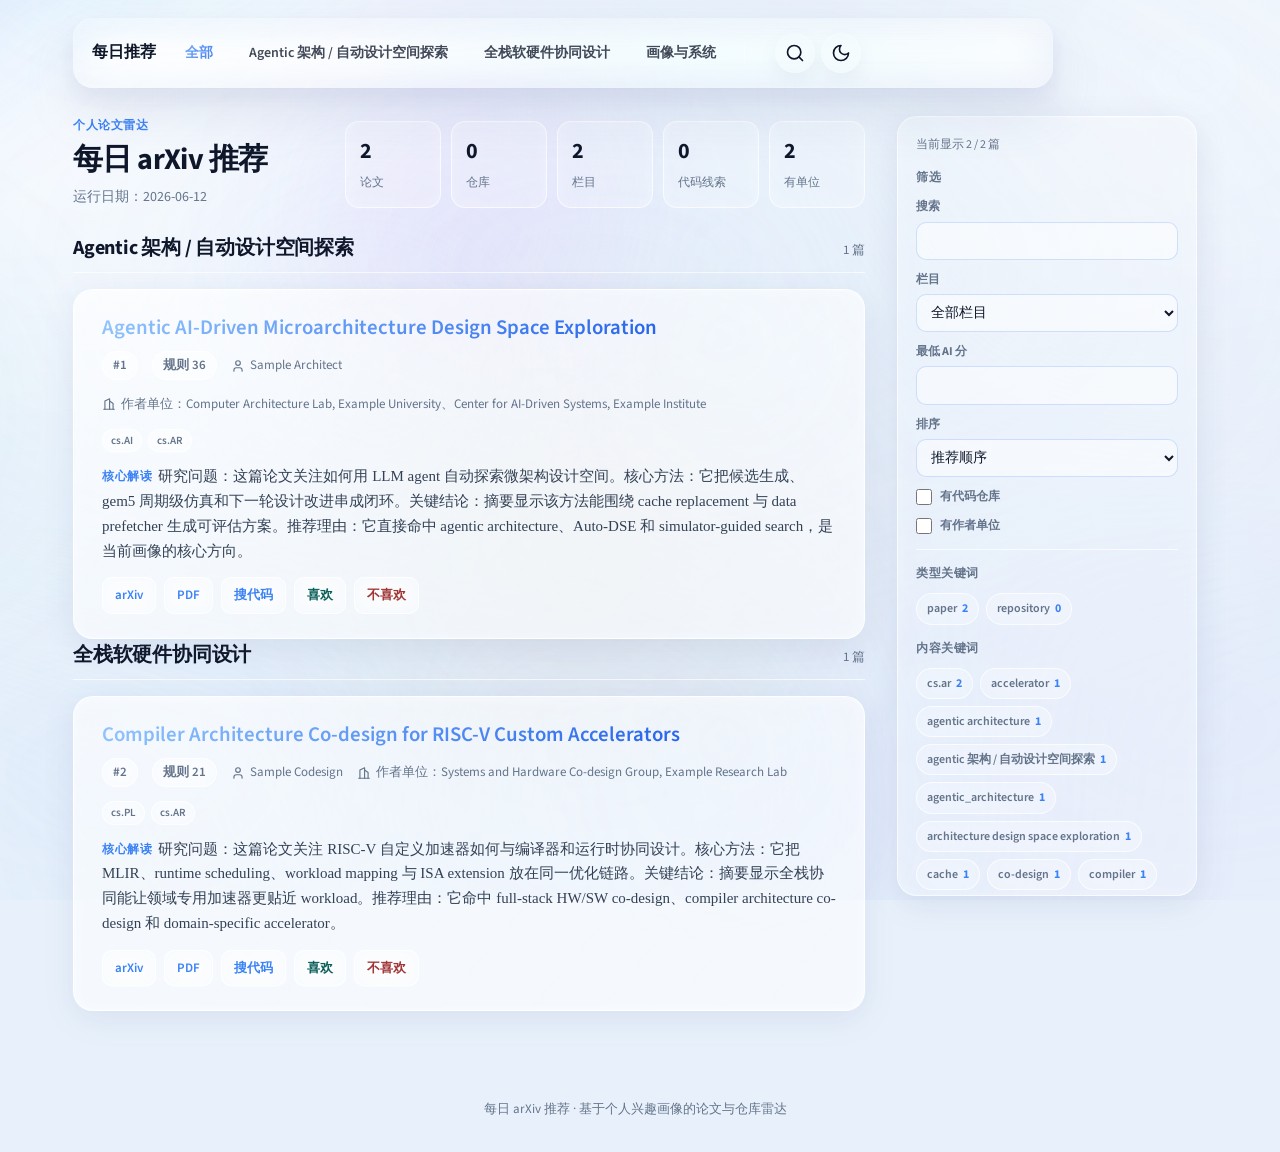
==== commit 69fcb9db: "feat(frontend): redesign to match foreverhyx.top/articles cards - Domain tabs: nav now lists 全部 + ea" ====
--- a/site/index.html
+++ b/site/index.html
@@ -8,7 +8,7 @@
     <link rel="preconnect" href="https://fonts.gstatic.com" crossorigin>
     <link rel="stylesheet" href="https://fonts.googleapis.com/css2?family=Source+Sans+3:wght@400;500;600;700&family=Source+Serif+4:opsz,wght@8..60,400;8..60,500;8..60,600&display=swap">
     <link rel="stylesheet" href="https://fonts.googleapis.com/css2?family=JetBrains+Mono:wght@400;500&display=swap">
-    <link rel="stylesheet" href="styles.css?v=20260614-liquid-glass">
+    <link rel="stylesheet" href="styles.css?v=20260614-articles-redesign">
     <script>
       (function () {
         try {
@@ -28,32 +28,51 @@
     <div class="home-lightfield" aria-hidden="true"></div>
     <header class="site-header">
       <div class="container nav-shell">
-        <div class="nav-island home-liquid-card">
-          <span class="home-liquid-warp nav-island-warp" aria-hidden="true"></span>
-          <div class="nav-island-body">
-            <a class="brand nav-brand" href="index.html">每日推荐</a>
-            <nav id="readerTabs" class="reader-tabs" aria-label="推荐类型">
-              <button type="button" class="reader-tab is-active" data-tab="all">全部</button>
-              <button type="button" class="reader-tab" data-tab="paper">论文</button>
-              <button type="button" class="reader-tab" data-tab="repository">仓库</button>
-              <button type="button" class="reader-tab" data-tab="profile">画像与系统</button>
-            </nav>
+        <div class="nav-cluster" id="navCluster">
+          <div class="nav-island home-liquid-card" id="navIsland">
+            <span class="home-liquid-warp nav-island-warp" aria-hidden="true"></span>
+            <div class="nav-island-body">
+              <a class="brand nav-brand" href="index.html">每日推荐</a>
+              <nav id="readerTabs" class="reader-tabs nav-links" aria-label="推荐领域">
+                <button type="button" class="nav-link reader-tab is-active" data-tab="all">全部</button>
+                <button type="button" class="nav-link reader-tab" data-tab="repository">仓库</button>
+                <button type="button" class="nav-link reader-tab" data-tab="profile">画像与系统</button>
+              </nav>
+              <div class="nav-divider" aria-hidden="true"></div>
+              <div id="inlineSearchBar" class="search-bar-container">
+                <svg class="search-bar-icon" xmlns="http://www.w3.org/2000/svg" width="18" height="18" viewBox="0 0 24 24" fill="none" stroke="currentColor" stroke-width="2" stroke-linecap="round" stroke-linejoin="round"><circle cx="11" cy="11" r="8"/><path d="m21 21-4.3-4.3"/></svg>
+                <input type="text" id="inlineSearchInput" class="search-input" placeholder="搜索标题或关键词..." autocomplete="off">
+                <button type="button" class="search-close-btn" id="searchCloseBtn" aria-label="关闭搜索">&times;</button>
+              </div>
+              <div class="nav-actions">
+                <button type="button" id="searchTrigger" class="action-btn search-trigger" title="搜索" aria-expanded="false">
+                  <svg xmlns="http://www.w3.org/2000/svg" width="20" height="20" viewBox="0 0 24 24" fill="none" stroke="currentColor" stroke-width="2" stroke-linecap="round" stroke-linejoin="round"><circle cx="11" cy="11" r="8"/><path d="m21 21-4.3-4.3"/></svg>
+                </button>
+                <button type="button" id="themeToggle" class="action-btn nav-theme-toggle" title="切换主题">
+                  <svg class="theme-icon-moon" xmlns="http://www.w3.org/2000/svg" width="20" height="20" viewBox="0 0 24 24" fill="none" stroke="currentColor" stroke-width="2" stroke-linecap="round" stroke-linejoin="round"><path d="M12 3a6 6 0 0 0 9 9 9 9 0 1 1-9-9Z"/></svg>
+                  <svg class="theme-icon-sun" xmlns="http://www.w3.org/2000/svg" width="20" height="20" viewBox="0 0 24 24" fill="none" stroke="currentColor" stroke-width="2" stroke-linecap="round" stroke-linejoin="round" style="display:none"><circle cx="12" cy="12" r="4"/><path d="M12 2v2"/><path d="M12 20v2"/><path d="m4.93 4.93 1.41 1.41"/><path d="m17.66 17.66 1.41 1.41"/><path d="M2 12h2"/><path d="M20 12h2"/><path d="m6.34 17.66-1.41 1.41"/><path d="m19.07 4.93-1.41 1.41"/></svg>
+                </button>
+              </div>
+            </div>
           </div>
         </div>
       </div>
     </header>
     <main class="site-main">
       <div class="container page-shell">
-        <section class="reader-overview">
-          <div class="hero-copy">
-            <p class="eyebrow">个人论文雷达</p>
-            <h1>每日 arXiv 推荐</h1>
-            <p id="runDate">正在加载...</p>
+        <div id="recommendationWorkspace" class="article-grid is-active">
+          <div class="page-stack">
+            <div class="reader-overview">
+              <div class="hero-copy">
+                <p class="eyebrow">个人论文雷达</p>
+                <h1>每日 arXiv 推荐</h1>
+                <p id="runDate">正在加载...</p>
+              </div>
+              <div id="summaryStats" class="summary-stats" aria-live="polite"></div>
+            </div>
+            <div id="filterBar" class="article-filter-bar"></div>
+            <section id="recommendations" class="paper-list" aria-live="polite"></section>
           </div>
-          <div id="summaryStats" class="summary-stats" aria-live="polite"></div>
-        </section>
-        <section id="recommendationWorkspace" class="reader-workspace article-grid is-active">
-          <section id="recommendations" class="paper-list page-stack" aria-live="polite"></section>
           <aside class="filter-sidebar sidebar" aria-label="推荐筛选">
             <div id="resultCount" class="result-count" aria-live="polite"></div>
             <div class="sidebar-title">筛选</div>
@@ -97,7 +116,7 @@
             <div class="sidebar-title">栏目</div>
             <nav id="sectionNav" class="section-nav"></nav>
           </aside>
-        </section>
+        </div>
         <section id="profileSystemWorkspace" class="profile-system-workspace is-hidden">
           <div class="profile-system-grid">
             <section class="profile-system-panel">
@@ -124,9 +143,10 @@
       </div>
     </footer>
     <div id="toast" class="toast" role="status" aria-live="polite" hidden></div>
-    <script src="config.js?v=20260614-llm-ui"></script>
-    <script src="effects/lightfield.js?v=20260614-liquid-glass" defer></script>
-    <script src="effects/liquid-glass.js?v=20260614-liquid-glass" defer></script>
-    <script src="app.js?v=20260614-liquid-glass"></script>
+    <script src="config.js?v=20260614-articles-redesign"></script>
+    <script src="effects/lightfield.js?v=20260614-articles-redesign" defer></script>
+    <script src="effects/liquid-glass.js?v=20260614-articles-redesign" defer></script>
+    <script src="effects/site-header.js?v=20260614-articles-redesign" defer></script>
+    <script src="app.js?v=20260614-articles-redesign"></script>
   </body>
 </html>
--- a/site/styles.css
+++ b/site/styles.css
@@ -1,15 +1,13 @@
 /* ============================================
    Daily arXiv Recommender — Liquid Glass UI
-   Material system adapted from Homepage (foreverhyx.top)
-   iOS 26-style liquid glass, lightfield spots,
-   glass cards, gradient links.
+   Adapted from Homepage (foreverhyx.top/articles)
+   iOS 26 liquid glass, lightfield, search, theme.
    ============================================ */
 
 /* --- CSS Variables (light) --- */
 :root {
   color-scheme: light;
 
-  /* --- Typography system --- */
   --font-ui: 'Source Sans 3', 'Source Sans Pro', system-ui, -apple-system, BlinkMacSystemFont, "Segoe UI", Roboto, "Helvetica Neue", Arial, sans-serif;
   --font-body: 'Source Serif 4', 'Source Serif Pro', Georgia, 'Times New Roman', serif;
   --font-code: 'JetBrains Mono', 'SF Mono', 'Fira Code', Menlo, Monaco, Consolas, "Liberation Mono", "Courier New", monospace;
@@ -22,7 +20,6 @@
   --primary-hover: #2563eb;
   --muted: #64748b;
 
-  /* Recommender accent tokens (kept for existing JS class hooks) */
   --accent: #2563eb;
   --accent-strong: #1d4ed8;
   --teal: #0f766e;
@@ -30,40 +27,31 @@
   --warn: #a24710;
   --danger: #a13535;
 
-  /* Liquid Glass - High Transparency (sidebar cards, chips) */
+  /* Liquid glass — unified radii */
+  --radius: 20px;
+  --radius-sm: 14px;
+  --radius-xs: 10px;
+
+  /* High transparency (sidebar, chips, panels) */
   --glass-hi-bg: rgba(255, 255, 255, 0.18);
   --glass-hi-border: rgba(255, 255, 255, 0.7);
   --glass-hi-inner: rgba(255, 255, 255, 0.25);
-  --glass-hi-shine: rgba(255, 255, 255, 0.12);
-
-  /* Liquid Glass - Low Transparency (content cards) */
+
+  /* Low transparency (content cards) */
   --glass-lo-bg: rgba(255, 255, 255, 0.55);
   --glass-lo-border: rgba(255, 255, 255, 0.85);
   --glass-lo-inner: rgba(255, 255, 255, 0.4);
-  --glass-lo-shine: rgba(255, 255, 255, 0.08);
-
-  /* Liquid Glass - Medium (header, inputs) */
+
+  /* Medium (nav, inputs) */
   --glass-md-bg: rgba(255, 255, 255, 0.35);
   --glass-md-border: rgba(255, 255, 255, 0.75);
-  --glass-md-inner: rgba(255, 255, 255, 0.3);
-
-  /* Legacy aliases */
-  --panel: var(--glass-lo-bg);
-  --panel-solid: #ffffff;
-  --panel-soft: #eef6ff;
-  --border: var(--glass-lo-border);
+
   --line: rgba(83, 101, 128, 0.22);
   --shadow: 0 10px 30px rgba(73, 92, 138, 0.12);
-  --header-bg: var(--glass-md-bg);
-
-  --radius: 20px;
-  --radius-sm: 14px;
-  --radius-xs: 10px;
 }
 
 [data-theme="dark"] {
   --bg: #071221;
-  --bg-gradient: none;
   --text: #cbd5e1;
   --heading: #f1f5f9;
   --primary: #60a5fa;
@@ -80,21 +68,14 @@
   --glass-hi-bg: rgba(255, 255, 255, 0.06);
   --glass-hi-border: rgba(255, 255, 255, 0.12);
   --glass-hi-inner: rgba(255, 255, 255, 0.08);
-  --glass-hi-shine: rgba(255, 255, 255, 0.04);
 
   --glass-lo-bg: rgba(255, 255, 255, 0.12);
   --glass-lo-border: rgba(255, 255, 255, 0.18);
   --glass-lo-inner: rgba(255, 255, 255, 0.1);
-  --glass-lo-shine: rgba(255, 255, 255, 0.03);
 
   --glass-md-bg: rgba(255, 255, 255, 0.08);
   --glass-md-border: rgba(255, 255, 255, 0.14);
-  --glass-md-inner: rgba(255, 255, 255, 0.06);
-
-  --panel: var(--glass-lo-bg);
-  --panel-solid: #0b1220;
-  --panel-soft: rgba(15, 23, 42, 0.5);
-  --border: var(--glass-lo-border);
+
   --line: rgba(148, 163, 184, 0.2);
   --shadow: 0 14px 36px rgba(0, 0, 0, 0.32);
 
@@ -109,7 +90,6 @@
   height: 100%;
   scroll-behavior: smooth;
   background-color: var(--bg);
-  background-image: var(--bg-gradient);
 }
 
 html, body { max-width: 100vw; overflow-x: hidden; }
@@ -128,12 +108,7 @@
   flex-direction: column;
 }
 
-a {
-  color: var(--primary);
-  font-weight: 500;
-  text-decoration: none;
-}
-
+a { color: var(--primary); font-weight: 500; text-decoration: none; }
 a:hover { text-decoration: underline; }
 
 .site-main { flex: 1; }
@@ -146,7 +121,7 @@
 }
 
 /* ============================================
-   LIGHTFIELD — ambient animated gradient spots
+   LIGHTFIELD
    ============================================ */
 .home-lightfield {
   position: fixed;
@@ -190,7 +165,6 @@
   height: var(--spot-size, 320px);
   border-radius: 999px;
   pointer-events: none;
-  mix-blend-mode: normal;
   filter: blur(var(--spot-blur, 54px)) saturate(118%);
   opacity: var(--spot-opacity, 0.3);
   will-change: transform, opacity;
@@ -219,13 +193,12 @@
 
 [data-theme="dark"] .home-lightspot {
   mix-blend-mode: screen;
-  filter: blur(var(--spot-blur, 54px)) saturate(128%);
   background:
     radial-gradient(circle at 50% 50%, rgba(96, 165, 250, 0.24) 0%, rgba(59, 130, 246, 0.22) 24%, rgba(37, 99, 235, 0.16) 48%, rgba(30, 64, 175, 0.06) 66%, rgba(30, 64, 175, 0) 80%);
 }
 
 /* ============================================
-   FLOATING ISLAND HEADER
+   FLOATING ISLAND HEADER + NAV ACTIONS
    ============================================ */
 .site-header {
   position: sticky;
@@ -235,13 +208,11 @@
   background: transparent;
   border: 0;
   box-shadow: none;
-  transition: transform 0.3s ease;
-}
-
-.nav-shell {
-  display: flex;
-  justify-content: center;
-}
+}
+
+.nav-shell { display: flex; justify-content: center; }
+
+.nav-cluster { position: relative; width: 100%; }
 
 .nav-island {
   --liquid-light-x: 24%;
@@ -261,15 +232,11 @@
   border-radius: 999px;
   overflow: hidden;
   padding: 10px 14px 10px 18px;
-  background:
-    linear-gradient(180deg, rgba(255, 255, 255, 0.18), rgba(255, 255, 255, 0.1));
-}
-
-.nav-island:hover { transform: translateY(-1px); }
+  background: linear-gradient(180deg, rgba(255, 255, 255, 0.18), rgba(255, 255, 255, 0.1));
+}
 
 .nav-island-warp {
-  background:
-    linear-gradient(180deg, rgba(248, 252, 255, 0.28) 0%, rgba(233, 242, 255, 0.14) 42%, rgba(191, 219, 254, 0.22) 100%);
+  background: linear-gradient(180deg, rgba(248, 252, 255, 0.28) 0%, rgba(233, 242, 255, 0.14) 42%, rgba(191, 219, 254, 0.22) 100%);
   backdrop-filter: blur(var(--nav-idle-blur)) saturate(var(--nav-idle-saturation)) brightness(var(--nav-idle-brightness));
   -webkit-backdrop-filter: blur(var(--nav-idle-blur)) saturate(var(--nav-idle-saturation)) brightness(var(--nav-idle-brightness));
 }
@@ -279,69 +246,271 @@
   z-index: 5;
   display: flex;
   align-items: center;
-  justify-content: space-between;
-  gap: 18px;
+  gap: 14px;
   min-height: 48px;
 }
 
 .brand {
   font-size: 16px;
-  font-weight: 850;
+  font-weight: 700;
   white-space: nowrap;
   color: var(--heading);
   text-decoration: none;
-}
-
-/* Reader type tabs */
-.reader-tabs {
+  flex: 0 0 auto;
+}
+
+/* Nav links / reader tabs */
+.nav-links {
   display: flex;
   align-items: center;
   gap: 6px;
+  flex: 1 1 auto;
   min-width: 0;
   overflow-x: auto;
   scrollbar-width: none;
-}
-
-.reader-tabs::-webkit-scrollbar { display: none; }
-
-.reader-tab {
+  max-width: 560px;
+  transition: max-width 0.42s cubic-bezier(0.2, 0.8, 0.2, 1), opacity 0.28s ease, gap 0.28s ease;
+}
+
+.nav-links::-webkit-scrollbar { display: none; }
+
+.nav-link {
   display: inline-flex;
   align-items: center;
   justify-content: center;
-  min-height: 36px;
-  padding: 7px 14px;
+  min-height: 40px;
+  padding: 0 14px;
   border-radius: 999px;
   border: 1px solid transparent;
+  color: var(--heading);
+  opacity: 0.78;
+  font: inherit;
+  font-size: 14px;
+  font-weight: 600;
+  cursor: pointer;
+  white-space: nowrap;
   background: transparent;
+  transition: transform 0.3s cubic-bezier(0.2, 0.8, 0.2, 1), color 0.3s ease, background 0.3s ease, border-color 0.3s ease, opacity 0.3s ease;
+}
+
+.nav-link:hover {
+  opacity: 1;
+  transform: translateY(-1px);
+  border-color: rgba(255, 255, 255, 0.22);
+  background: rgba(255, 255, 255, 0.12);
+}
+
+.nav-link.is-active {
+  opacity: 1;
+  background: linear-gradient(135deg, #93c5fd, #2563eb);
+  -webkit-background-clip: text;
+  background-clip: text;
+  -webkit-text-fill-color: transparent;
+  color: transparent;
+}
+
+[data-theme="dark"] .nav-link.is-active {
+  background: linear-gradient(135deg, #93c5fd, #60a5fa);
+  -webkit-background-clip: text;
+  background-clip: text;
+}
+
+.nav-divider {
+  width: 1px;
+  height: 28px;
+  flex-shrink: 0;
+  background: linear-gradient(180deg, rgba(255, 255, 255, 0), rgba(255, 255, 255, 0.6), rgba(255, 255, 255, 0));
+  transition: opacity 0.28s ease, width 0.28s ease, margin 0.28s ease, transform 0.28s ease;
+}
+
+[data-theme="dark"] .nav-divider {
+  background: linear-gradient(180deg, rgba(255, 255, 255, 0), rgba(255, 255, 255, 0.24), rgba(255, 255, 255, 0));
+}
+
+/* Search bar (inline, expands in search-mode) */
+.search-bar-container {
+  position: relative;
+  flex: 0 1 0;
+  max-width: 0;
+  min-width: 0;
+  height: 44px;
+  opacity: 0;
+  visibility: hidden;
+  pointer-events: none;
+  display: flex;
+  align-items: center;
+  overflow: visible;
+  border-radius: 999px;
+  background: rgba(255, 255, 255, 0.08);
+  border: 1px solid rgba(255, 255, 255, 0.18);
+  transition: max-width 0.4s cubic-bezier(0.2, 0.8, 0.2, 1), opacity 0.24s ease, margin 0.24s ease, transform 0.24s ease;
+}
+
+.search-bar-icon {
+  margin-left: 14px;
+  margin-right: 8px;
+  flex-shrink: 0;
   color: var(--muted);
+}
+
+.search-input {
+  background: transparent;
+  border: none;
+  outline: none;
+  font: inherit;
+  font-size: 15px;
+  width: 100%;
+  min-width: 0;
+  color: var(--text);
+  height: 100%;
+}
+
+.search-close-btn {
+  background: none;
+  border: none;
   cursor: pointer;
-  font: inherit;
-  font-size: 13px;
-  font-weight: 700;
-  white-space: nowrap;
-  transition:
-    transform 0.3s cubic-bezier(0.2, 0.8, 0.2, 1),
-    color 0.3s ease,
-    background 0.3s ease,
-    border-color 0.3s ease;
-}
-
-.reader-tab:hover {
-  transform: translateY(-1px);
-  border-color: rgba(59, 130, 246, 0.22);
-  background: rgba(255, 255, 255, 0.6);
+  color: var(--muted);
+  padding: 0 14px 0 10px;
+  font-size: 20px;
+  line-height: 1;
+}
+
+.nav-island.search-mode .search-bar-container {
+  flex: 1 1 clamp(220px, 32vw, 380px);
+  max-width: clamp(220px, 32vw, 380px);
+  opacity: 1;
+  visibility: visible;
+  pointer-events: auto;
+}
+
+.nav-island.search-mode .nav-links {
+  max-width: 0;
+  opacity: 0;
+  gap: 0;
+  pointer-events: none;
+}
+
+.nav-island.search-mode .nav-divider {
+  width: 0;
+  opacity: 0;
+  margin: 0 -6px 0 0;
+}
+
+.nav-island.search-mode .search-trigger {
+  width: 0;
+  min-width: 0;
+  padding: 0;
+  border-width: 0;
+  opacity: 0;
+  pointer-events: none;
+  margin: 0;
+}
+
+/* Nav action buttons (search + theme) */
+.nav-actions {
+  display: flex;
+  align-items: center;
+  gap: 6px;
+  flex-shrink: 0;
+}
+
+.action-btn {
+  background: transparent;
+  border: none;
+  padding: 6px;
+  border-radius: var(--radius-xs);
+  cursor: pointer;
+  color: var(--muted);
+  transition: all 0.3s cubic-bezier(0.2, 0.8, 0.2, 1);
+  display: inline-flex;
+}
+
+.site-header .action-btn {
+  width: 40px;
+  height: 40px;
+  padding: 0;
+  align-items: center;
+  justify-content: center;
   color: var(--heading);
-}
-
-.reader-tab.is-active {
-  background: var(--primary);
-  border-color: transparent;
-  color: #fff;
-  box-shadow: 0 10px 20px rgba(59, 130, 246, 0.22);
-}
-
-[data-theme="dark"] .reader-tab.is-active {
-  background: linear-gradient(135deg, #60a5fa, #2563eb);
+  border-radius: 999px;
+  border: 1px solid rgba(255, 255, 255, 0.18);
+  background: rgba(255, 255, 255, 0.08);
+  box-shadow: inset 0 1px 0 rgba(255, 255, 255, 0.16), 0 8px 18px rgba(99, 112, 158, 0.08);
+}
+
+[data-theme="dark"] .site-header .action-btn {
+  border-color: rgba(255, 255, 255, 0.1);
+  background: rgba(255, 255, 255, 0.04);
+  box-shadow: inset 0 1px 0 rgba(255, 255, 255, 0.08), 0 8px 18px rgba(0, 0, 0, 0.2);
+}
+
+.site-header .action-btn:hover {
+  background: rgba(255, 255, 255, 0.16);
+  border-color: rgba(255, 255, 255, 0.24);
+  transform: translateY(-1px) scale(1.02);
+}
+
+[data-theme="dark"] .site-header .action-btn:hover {
+  background: rgba(255, 255, 255, 0.1);
+  border-color: rgba(255, 255, 255, 0.2);
+}
+
+.search-trigger {
+  overflow: hidden;
+  transition: width 0.28s ease, opacity 0.2s ease, margin 0.2s ease, border-color 0.2s ease, background 0.2s ease;
+}
+
+/* Search dropdown */
+.search-dropdown {
+  position: absolute;
+  top: calc(100% + 12px);
+  right: 0;
+  width: 100%;
+  background: var(--glass-lo-bg);
+  backdrop-filter: blur(20px) saturate(180%);
+  -webkit-backdrop-filter: blur(20px) saturate(180%);
+  border: 1px solid var(--glass-lo-border);
+  border-radius: var(--radius);
+  box-shadow: 0 8px 32px rgba(73, 92, 138, 0.12), inset 0 1px 8px var(--glass-lo-inner);
+  max-height: 400px;
+  overflow-y: auto;
+  opacity: 0;
+  transform: translateY(-10px) scale(0.98);
+  pointer-events: none;
+  transition: all 0.3s cubic-bezier(0.2, 0.8, 0.2, 1);
+}
+
+.search-dropdown.has-results {
+  opacity: 1;
+  transform: translateY(0) scale(1);
+  pointer-events: auto;
+}
+
+.search-dropdown a {
+  display: block;
+  padding: 10px 16px;
+  border-bottom: 1px solid var(--glass-hi-border);
+  transition: background 0.2s;
+}
+
+.search-dropdown a:last-child { border-bottom: none; }
+.search-dropdown a:hover { background: var(--glass-hi-bg); text-decoration: none; }
+
+.search-result-title {
+  color: var(--heading);
+  font-weight: 600;
+  font-size: 14px;
+  display: flex;
+  align-items: center;
+  gap: 8px;
+}
+
+.search-result-chip {
+  font-size: 11px;
+  background: var(--glass-hi-bg);
+  color: var(--primary);
+  padding: 2px 6px;
+  border-radius: var(--radius-xs);
 }
 
 /* ============================================
@@ -350,6 +519,22 @@
 .page-shell {
   padding-bottom: 56px;
   animation: pageLoad 0.7s cubic-bezier(0.2, 0.8, 0.2, 1) forwards;
+  position: relative;
+  z-index: 1;
+}
+
+.article-grid {
+  display: grid;
+  grid-template-columns: minmax(0, 1fr) 300px;
+  gap: 32px;
+  align-items: start;
+}
+
+.page-stack {
+  display: flex;
+  flex-direction: column;
+  gap: 24px;
+  min-width: 0;
 }
 
 .reader-overview {
@@ -357,9 +542,7 @@
   align-items: flex-end;
   justify-content: space-between;
   gap: 24px;
-  margin-bottom: 22px;
-  position: relative;
-  z-index: 1;
+  flex-wrap: wrap;
 }
 
 .hero-copy { min-width: 0; }
@@ -376,41 +559,27 @@
 h1 {
   margin: 0 0 8px;
   font-size: 30px;
-  line-height: 1.1;
+  line-height: 1.15;
   color: var(--heading);
   letter-spacing: -0.02em;
 }
 
-#runDate,
-.authors,
-.affiliations,
-.paper-meta,
-.section-heading span {
-  color: var(--muted);
-}
-
-/* Two-column grid: left list + right filter sidebar */
-.article-grid {
-  display: grid;
-  grid-template-columns: minmax(0, 1fr) 300px;
-  gap: 32px;
-  align-items: start;
-  position: relative;
-  z-index: 1;
-}
-
-.page-stack {
+#runDate { color: var(--muted); font-size: 14px; }
+
+/* Filter bar (active chips row) */
+.article-filter-bar {
   display: flex;
-  flex-direction: column;
-  gap: 18px;
-}
+  align-items: center;
+  gap: 10px;
+  flex-wrap: wrap;
+  min-height: 32px;
+}
+
+.article-filter-bar:empty { display: none; }
 
 /* ============================================
-   GLASS CARDS
+   GLASS CARD BASE
    ============================================ */
-
-/* Base liquid-glass card (used for sidebar + small panels) */
-.card,
 .home-liquid-card {
   --liquid-light-x: 18%;
   --liquid-light-y: 12%;
@@ -426,20 +595,14 @@
   isolation: isolate;
   border-radius: var(--radius);
   border: 1px solid rgba(255, 255, 255, 0.18);
-  background:
-    linear-gradient(180deg, rgba(255, 255, 255, 0.14), rgba(255, 255, 255, 0.06));
-  box-shadow:
-    0 24px 52px rgba(99, 112, 158, 0.135),
-    0 10px 20px rgba(99, 112, 158, 0.065);
+  background: linear-gradient(180deg, rgba(255, 255, 255, 0.14), rgba(255, 255, 255, 0.06));
+  box-shadow: 0 24px 52px rgba(99, 112, 158, 0.135), 0 10px 20px rgba(99, 112, 158, 0.065);
   transition: transform 0.38s cubic-bezier(0.2, 0.8, 0.2, 1), box-shadow 0.38s cubic-bezier(0.2, 0.8, 0.2, 1);
 }
 
-.home-liquid-card:hover,
-.card:hover {
+.home-liquid-card:hover {
   transform: translateY(-3px);
-  box-shadow:
-    0 30px 60px rgba(99, 112, 158, 0.15),
-    0 12px 24px rgba(99, 112, 158, 0.085);
+  box-shadow: 0 30px 60px rgba(99, 112, 158, 0.15), 0 12px 24px rgba(99, 112, 158, 0.085);
 }
 
 .home-liquid-warp {
@@ -450,11 +613,9 @@
   overflow: hidden;
   border-radius: inherit;
   pointer-events: none;
-  background:
-    linear-gradient(180deg, rgba(248, 252, 255, 0.22) 0%, rgba(238, 245, 255, 0.1) 42%, rgba(255, 255, 255, 0.04) 100%);
+  background: linear-gradient(180deg, rgba(248, 252, 255, 0.22) 0%, rgba(238, 245, 255, 0.1) 42%, rgba(255, 255, 255, 0.04) 100%);
   transform: translateZ(0);
   will-change: transform;
-  backface-visibility: hidden;
 }
 
 .home-liquid-warp::before {
@@ -462,18 +623,9 @@
   position: absolute;
   inset: 0;
   border-radius: inherit;
-  pointer-events: none;
-  background:
-    radial-gradient(138% 92% at var(--liquid-light-x) var(--liquid-light-y), rgba(219, 234, 254, 0.72) 0%, rgba(191, 219, 254, 0.34) 10%, rgba(147, 197, 253, 0.12) 24%, rgba(147, 197, 253, 0) 42%),
-    linear-gradient(145deg, rgba(255, 255, 255, 0.12) 0%, rgba(219, 234, 254, 0.03) 42%, rgba(255, 255, 255, 0) 72%);
+  background: radial-gradient(138% 92% at var(--liquid-light-x) var(--liquid-light-y), rgba(219, 234, 254, 0.72) 0%, rgba(191, 219, 254, 0.34) 10%, rgba(147, 197, 253, 0.12) 24%, rgba(147, 197, 253, 0) 42%), linear-gradient(145deg, rgba(255, 255, 255, 0.12) 0%, rgba(219, 234, 254, 0.03) 42%, rgba(255, 255, 255, 0) 72%);
   mix-blend-mode: screen;
   opacity: calc(0.46 + ((var(--liquid-glow) - 0.58) * 0.42));
-}
-
-.home-liquid-body,
-.home-glass-body {
-  position: relative;
-  z-index: 5;
 }
 
 [data-theme="dark"] .home-liquid-card {
@@ -481,43 +633,361 @@
   --liquid-saturation: 154%;
   --liquid-brightness: 1.02;
   border-color: rgba(255, 255, 255, 0.08);
+  background: linear-gradient(180deg, rgba(18, 27, 45, 0.42), rgba(12, 18, 32, 0.24));
+  box-shadow: 0 30px 60px rgba(0, 0, 0, 0.28), 0 12px 22px rgba(0, 0, 0, 0.12);
+}
+
+[data-theme="dark"] .home-liquid-warp {
+  background: linear-gradient(180deg, rgba(255, 255, 255, 0.06) 0%, rgba(255, 255, 255, 0.02) 42%, rgba(255, 255, 255, 0.01) 100%);
+}
+
+[data-theme="dark"] .home-liquid-warp::before {
+  background: radial-gradient(138% 94% at var(--liquid-light-x) var(--liquid-light-y), rgba(125, 211, 252, 0.38) 0%, rgba(96, 165, 250, 0.22) 10%, rgba(96, 165, 250, 0.08) 22%, rgba(96, 165, 250, 0) 40%), linear-gradient(145deg, rgba(255, 255, 255, 0.06) 0%, rgba(96, 165, 250, 0.015) 46%, rgba(255, 255, 255, 0) 74%);
+  opacity: calc(0.38 + ((var(--liquid-glow) - 0.58) * 0.34));
+}
+
+/* ============================================
+   PAPER / REPOSITORY CARDS (article-card style)
+   ============================================ */
+.paper {
+  position: relative;
+  overflow: hidden;
+  border-radius: var(--radius);
+  border: 1px solid var(--glass-lo-border);
+  background: var(--glass-lo-bg);
+  backdrop-filter: blur(24px) saturate(180%);
+  -webkit-backdrop-filter: blur(24px) saturate(180%);
+  box-shadow: 0 8px 32px rgba(73, 92, 138, 0.1), inset 0 1px 12px var(--glass-lo-inner);
+  padding: 24px 28px;
+  transition: transform 0.4s cubic-bezier(0.2, 0.8, 0.2, 1), box-shadow 0.4s cubic-bezier(0.2, 0.8, 0.2, 1);
+  animation: fadeIn 0.5s ease-out;
+}
+
+.paper::before {
+  content: "";
+  position: absolute;
+  inset: 0;
+  border-radius: inherit;
+  pointer-events: none;
+  z-index: 0;
   background:
-    linear-gradient(180deg, rgba(18, 27, 45, 0.42), rgba(12, 18, 32, 0.24));
-  box-shadow:
-    0 30px 60px rgba(0, 0, 0, 0.28),
-    0 12px 22px rgba(0, 0, 0, 0.12);
-}
-
-[data-theme="dark"] .home-liquid-warp {
+    radial-gradient(circle at 12% 10%, rgba(255, 255, 255, 0.28) 0%, rgba(255, 255, 255, 0.1) 12%, rgba(255, 255, 255, 0) 26%),
+    radial-gradient(circle at 82% 14%, rgba(191, 219, 254, 0.16) 0%, rgba(191, 219, 254, 0.06) 16%, rgba(191, 219, 254, 0) 30%),
+    linear-gradient(130deg, rgba(255, 255, 255, 0.18) 0%, rgba(255, 255, 255, 0.04) 34%, rgba(255, 255, 255, 0) 56%, rgba(255, 255, 255, 0.08) 100%);
+  opacity: 0.6;
+  mix-blend-mode: screen;
+}
+
+[data-theme="dark"] .paper::before {
   background:
-    linear-gradient(180deg, rgba(255, 255, 255, 0.06) 0%, rgba(255, 255, 255, 0.02) 42%, rgba(255, 255, 255, 0.01) 100%);
-}
-
-[data-theme="dark"] .home-liquid-warp::before {
-  background:
-    radial-gradient(138% 94% at var(--liquid-light-x) var(--liquid-light-y), rgba(125, 211, 252, 0.38) 0%, rgba(96, 165, 250, 0.22) 10%, rgba(96, 165, 250, 0.08) 22%, rgba(96, 165, 250, 0) 40%),
-    linear-gradient(145deg, rgba(255, 255, 255, 0.06) 0%, rgba(96, 165, 250, 0.015) 46%, rgba(255, 255, 255, 0) 74%);
-  opacity: calc(0.38 + ((var(--liquid-glow) - 0.58) * 0.34));
+    radial-gradient(circle at 14% 12%, rgba(255, 255, 255, 0.12) 0%, rgba(255, 255, 255, 0.04) 12%, rgba(255, 255, 255, 0) 26%),
+    radial-gradient(circle at 82% 18%, rgba(96, 165, 250, 0.12) 0%, rgba(96, 165, 250, 0.04) 16%, rgba(96, 165, 250, 0) 30%),
+    linear-gradient(135deg, rgba(255, 255, 255, 0.06) 0%, rgba(255, 255, 255, 0.02) 36%, rgba(15, 23, 42, 0) 60%, rgba(96, 165, 250, 0.04) 100%);
+  opacity: 0.5;
+}
+
+.paper > * { position: relative; z-index: 1; }
+
+.paper:hover {
+  transform: translateY(-3px);
+  box-shadow: 0 12px 40px rgba(73, 92, 138, 0.15), inset 0 1px 16px var(--glass-lo-inner);
+}
+
+.paper.is-target {
+  border-color: var(--primary);
+  box-shadow: 0 0 0 3px rgba(59, 130, 246, 0.22), 0 12px 40px rgba(59, 130, 246, 0.18);
+}
+
+.paper.is-liked { border-color: rgba(15, 118, 110, 0.5); }
+
+.paper-favorite-star {
+  position: absolute;
+  top: 16px;
+  right: 16px;
+  display: grid;
+  width: 28px;
+  height: 28px;
+  place-items: center;
+  border: 1px solid #d8a311;
+  border-radius: 50%;
+  background: #fff7d6;
+  color: #9a6700;
+  font-size: 16px;
+  line-height: 1;
+  z-index: 6;
+}
+
+/* Card title — gradient link like article-card-title */
+.paper-title {
+  margin: 0 0 10px;
+  font-size: 1.3rem;
+  line-height: 1.3;
+  font-weight: 600;
+  padding-right: 36px;
+  color: var(--heading);
+}
+
+.paper-title a {
+  background: linear-gradient(135deg, #93c5fd, #2563eb);
+  -webkit-background-clip: text;
+  -webkit-text-fill-color: transparent;
+  background-clip: text;
+  text-decoration: none;
+  font-weight: 600;
+  transition: filter 0.3s ease;
+}
+
+.paper-title a:hover { filter: brightness(1.2); }
+
+[data-theme="dark"] .paper-title a {
+  background: linear-gradient(135deg, #93c5fd, #60a5fa);
+  -webkit-background-clip: text;
+  background-clip: text;
+}
+
+/* Meta row: rank/score chips + author/affiliation icons + tags */
+.paper-meta {
+  display: flex;
+  align-items: center;
+  gap: 14px;
+  flex-wrap: wrap;
+  margin-bottom: 12px;
+  color: var(--muted);
+  font-size: 13px;
+  font-variant-numeric: tabular-nums;
+  padding-right: 36px;
+}
+
+.paper-meta .meta-rank,
+.paper-meta .meta-score {
+  display: inline-flex;
+  align-items: center;
+  gap: 4px;
+  border: 1px solid var(--glass-hi-border);
+  border-radius: 999px;
+  padding: 3px 10px;
+  background: var(--glass-hi-bg);
+  backdrop-filter: blur(10px);
+  -webkit-backdrop-filter: blur(10px);
+  font-weight: 600;
+  color: var(--muted);
+}
+
+.meta-score.ai { color: var(--primary); border-color: rgba(59, 130, 246, 0.28); background: rgba(59, 130, 246, 0.08); }
+
+.meta-line {
+  display: inline-flex;
+  align-items: center;
+  gap: 5px;
+  color: var(--muted);
+  max-width: 100%;
+}
+
+.meta-line svg { flex-shrink: 0; color: var(--muted); }
+
+.meta-line span {
+  overflow: hidden;
+  text-overflow: ellipsis;
+  white-space: nowrap;
+  max-width: 320px;
+}
+
+/* Chip/tag list inside card */
+.paper-tag-list {
+  display: inline-flex;
+  align-items: center;
+  flex-wrap: wrap;
+  gap: 6px;
+}
+
+.tag-chip {
+  display: inline-flex;
+  align-items: center;
+  padding: 2px 8px;
+  border-radius: 999px;
+  font-size: 11px;
+  font-weight: 600;
+  background: var(--glass-hi-bg);
+  backdrop-filter: blur(10px);
+  -webkit-backdrop-filter: blur(10px);
+  border: 1px solid var(--glass-hi-border);
+  color: var(--muted);
+}
+
+.tag-chip.repo { color: var(--teal-strong); border-color: rgba(15, 118, 110, 0.3); background: rgba(15, 118, 110, 0.1); }
+[data-theme="dark"] .tag-chip.repo { color: var(--teal); border-color: rgba(45, 212, 191, 0.3); background: rgba(45, 212, 191, 0.12); }
+
+/* Repo meta (inline, replaces the old block) */
+.paper .repo-meta {
+  display: inline-flex;
+  align-items: center;
+  gap: 4px;
+  flex-wrap: wrap;
+  margin: 0;
+  font-size: 13px;
+}
+
+.paper .repo-meta span {
+  border: 1px solid rgba(15, 118, 110, 0.3);
+  border-radius: 999px;
+  padding: 2px 8px;
+  background: rgba(15, 118, 110, 0.1);
+  color: var(--teal-strong);
+  font-weight: 600;
+  font-size: 11px;
+}
+
+[data-theme="dark"] .paper .repo-meta span {
+  border-color: rgba(45, 212, 191, 0.3);
+  background: rgba(45, 212, 191, 0.12);
+  color: var(--teal);
+}
+
+/* TLDR (replaces abstract block) */
+.paper-tldr {
+  margin: 12px 0 14px;
+  padding: 0;
+  font-family: var(--font-body);
+  font-size: 15px;
+  line-height: 1.65;
+  color: var(--text);
+}
+
+.paper-tldr .tldr-label {
+  display: inline-block;
+  margin-right: 6px;
+  color: var(--primary);
+  font-family: var(--font-ui);
+  font-size: 12px;
+  font-weight: 800;
+  letter-spacing: 0.05em;
+  text-transform: uppercase;
+  vertical-align: 1px;
+}
+
+/* AI judgement inline label */
+.paper-ai {
+  margin: 8px 0 12px;
+  padding: 10px 12px;
+  border-left: 3px solid var(--accent);
+  border-radius: 0 var(--radius-xs) var(--radius-xs) 0;
+  background: var(--glass-hi-bg);
+  backdrop-filter: blur(10px);
+  -webkit-backdrop-filter: blur(10px);
+  font-size: 13px;
+  line-height: 1.5;
+  color: var(--text);
+}
+
+.paper-ai .ai-label {
+  display: inline-block;
+  margin-right: 6px;
+  color: var(--accent-strong);
+  font-size: 11px;
+  font-weight: 800;
+  letter-spacing: 0.05em;
+  text-transform: uppercase;
+}
+
+[data-theme="dark"] .paper-ai .ai-label { color: var(--accent); }
+
+/* Affiliation inline (inside meta row, not a big block) */
+.paper-affiliations-inline {
+  display: inline-flex;
+  align-items: center;
+  gap: 5px;
+  color: var(--muted);
+  font-size: 13px;
+}
+
+.paper-affiliations-inline.is-missing { opacity: 0.6; }
+
+/* Action row (PDF/Code/Like/Dislike) */
+.paper-actions {
+  display: flex;
+  flex-wrap: wrap;
+  gap: 8px;
+  margin-top: 14px;
+}
+
+/* legacy compat — old class hooks kept for tests */
+.actions { display: flex; flex-wrap: wrap; gap: 8px; }
+
+.link-button,
+.feedback-button {
+  display: inline-flex;
+  align-items: center;
+  gap: 5px;
+  min-height: 34px;
+  border: 1px solid var(--glass-hi-border);
+  border-radius: var(--radius-xs);
+  padding: 7px 12px;
+  background: var(--glass-hi-bg);
+  backdrop-filter: blur(10px);
+  -webkit-backdrop-filter: blur(10px);
+  font: inherit;
+  font-weight: 600;
+  font-size: 13px;
+  cursor: pointer;
+  color: var(--primary);
+  text-decoration: none;
+  transition: transform 0.3s cubic-bezier(0.2, 0.8, 0.2, 1), border-color 0.3s ease, background 0.3s ease, color 0.3s ease;
+}
+
+.link-button:hover,
+.feedback-button:hover {
+  transform: translateY(-1px);
+  border-color: rgba(59, 130, 246, 0.4);
+  text-decoration: none;
+}
+
+.feedback-button.like { color: var(--teal-strong); }
+[data-theme="dark"] .feedback-button.like { color: var(--teal); }
+.feedback-button.dislike { color: var(--danger); }
+
+.feedback-button.like:hover { border-color: rgba(15, 118, 110, 0.45); background: rgba(15, 118, 110, 0.12); }
+.feedback-button.dislike:hover { border-color: rgba(161, 53, 53, 0.45); background: rgba(161, 53, 53, 0.1); }
+
+.feedback-button:disabled { opacity: 0.6; cursor: wait; }
+
+.section-heading {
+  display: flex;
+  align-items: baseline;
+  justify-content: space-between;
+  gap: 16px;
+  margin: 0 0 16px;
+  padding-bottom: 8px;
+  border-bottom: 1px solid var(--glass-hi-border);
+}
+
+.section-heading h2 { margin: 0; font-size: 20px; color: var(--heading); letter-spacing: -0.01em; }
+.section-heading span { color: var(--muted); font-size: 13px; }
+
+.empty,
+.empty-nav {
+  color: var(--muted);
+  padding: 32px 16px;
+  text-align: center;
 }
 
 /* ============================================
-   FILTER SIDEBAR
+   FILTER SIDEBAR (sticky, always visible)
    ============================================ */
 .filter-sidebar {
   align-self: start;
   position: sticky;
-  top: 96px;
-  max-height: calc(100vh - 32px);
+  top: 100px;
+  max-height: calc(100vh - 120px);
   overflow-y: auto;
+  overflow-x: hidden;
+  overscroll-behavior: contain;
   border-radius: var(--radius);
   padding: 18px;
   background: var(--glass-hi-bg);
   backdrop-filter: blur(20px) saturate(180%);
   -webkit-backdrop-filter: blur(20px) saturate(180%);
   border: 1px solid var(--glass-hi-border);
-  box-shadow:
-    0 8px 32px rgba(73, 92, 138, 0.12),
-    inset 0 1px 12px var(--glass-hi-inner);
+  box-shadow: 0 8px 32px rgba(73, 92, 138, 0.12), inset 0 1px 12px var(--glass-hi-inner);
 }
 
 .sidebar-title {
@@ -531,51 +1001,37 @@
 
 .sidebar-title:first-of-type { margin-top: 0; }
 
-.result-count {
-  color: var(--muted);
-  font-size: 12px;
-  margin-bottom: 6px;
-}
+.result-count { color: var(--muted); font-size: 12px; margin-bottom: 6px; }
 
 .controls {
   display: grid;
   gap: 10px;
-  border-bottom: 1px solid var(--line);
+  border-bottom: 1px solid var(--glass-hi-border);
   padding-bottom: 14px;
   margin-bottom: 14px;
 }
 
-.filter-row {
-  display: grid;
-  gap: 5px;
-}
+.filter-row { display: grid; gap: 5px; }
 
 .filter-row span,
-.check-row span {
-  color: var(--muted);
-  font-size: 12px;
-  font-weight: 700;
-}
+.check-row span { color: var(--muted); font-size: 12px; font-weight: 700; }
 
 .filter-row input,
 .filter-row select {
   width: 100%;
-  min-height: 34px;
+  min-height: 36px;
   border: 1px solid rgba(59, 130, 246, 0.22);
   border-radius: var(--radius-xs);
   background: rgba(255, 255, 255, 0.5);
   color: var(--heading);
   padding: 7px 10px;
   font: inherit;
-  transition: border-color 0.25s cubic-bezier(0.2, 0.8, 0.2, 1),
-              box-shadow 0.25s cubic-bezier(0.2, 0.8, 0.2, 1),
-              background 0.25s ease;
+  font-size: 14px;
+  transition: border-color 0.25s cubic-bezier(0.2, 0.8, 0.2, 1), box-shadow 0.25s cubic-bezier(0.2, 0.8, 0.2, 1), background 0.25s ease;
 }
 
 .filter-row input:hover,
-.filter-row select:hover {
-  border-color: rgba(59, 130, 246, 0.4);
-}
+.filter-row select:hover { border-color: rgba(59, 130, 246, 0.4); }
 
 .filter-row input:focus,
 .filter-row select:focus {
@@ -599,29 +1055,16 @@
   box-shadow: 0 0 0 3px rgba(96, 165, 250, 0.24);
 }
 
-.check-row {
-  display: flex;
-  align-items: center;
-  gap: 8px;
-}
-
-.check-row input {
-  width: 16px;
-  height: 16px;
-  accent-color: var(--primary);
-}
+.check-row { display: flex; align-items: center; gap: 8px; }
+.check-row input { width: 16px; height: 16px; accent-color: var(--primary); }
 
 .keyword-filters {
-  border-bottom: 1px solid var(--line);
+  border-bottom: 1px solid var(--glass-hi-border);
   margin-bottom: 14px;
   padding-bottom: 14px;
 }
 
-.keyword-chip-list {
-  display: flex;
-  flex-wrap: wrap;
-  gap: 7px;
-}
+.keyword-chip-list { display: flex; flex-wrap: wrap; gap: 7px; }
 
 .keyword-chip {
   display: inline-flex;
@@ -656,14 +1099,9 @@
 }
 
 .keyword-chip.is-active strong { color: rgba(255, 255, 255, 0.85); font-weight: 700; }
-
 .keyword-chip strong { font-weight: 700; color: var(--primary); }
 
-/* Section nav chips */
-.section-nav {
-  display: grid;
-  gap: 8px;
-}
+.section-nav { display: grid; gap: 8px; }
 
 .section-nav a,
 .profile-link {
@@ -679,6 +1117,7 @@
   -webkit-backdrop-filter: blur(10px);
   border: 1px solid var(--glass-hi-border);
   font-weight: 600;
+  font-size: 13px;
   transition: transform 0.3s cubic-bezier(0.2, 0.8, 0.2, 1), border-color 0.3s ease, background 0.3s ease;
 }
 
@@ -694,12 +1133,12 @@
 /* ============================================
    PROFILE & SYSTEM WORKSPACE
    ============================================ */
-.profile-system-workspace { margin-top: 8px; position: relative; z-index: 1; }
+.profile-system-workspace { margin-top: 8px; }
 
 .profile-system-grid {
   display: grid;
   grid-template-columns: repeat(2, minmax(0, 1fr));
-  gap: 14px;
+  gap: 16px;
 }
 
 .profile-system-panel {
@@ -710,24 +1149,16 @@
   backdrop-filter: blur(20px) saturate(180%);
   -webkit-backdrop-filter: blur(20px) saturate(180%);
   border: 1px solid var(--glass-lo-border);
-  box-shadow:
-    0 8px 32px rgba(73, 92, 138, 0.1),
-    inset 0 1px 12px var(--glass-lo-inner);
-  padding: 18px;
+  box-shadow: 0 8px 32px rgba(73, 92, 138, 0.1), inset 0 1px 12px var(--glass-lo-inner);
+  padding: 20px;
 }
 
 .profile-system-panel .profile-link { margin-top: 12px; }
 
-.profile-note {
-  margin: 0;
-  color: var(--muted);
-  font-size: 13px;
-  line-height: 1.5;
-}
+.profile-note { margin: 0; color: var(--muted); font-size: 13px; line-height: 1.5; }
 
 .is-hidden { display: none !important; }
 
-/* Run health / feedback / subsystem status blocks */
 .feedback-status,
 .feedback-insights,
 .subsystem-status,
@@ -753,8 +1184,8 @@
 }
 
 .sidebar-details summary {
-  min-height: 40px;
-  padding: 10px 14px;
+  min-height: 44px;
+  padding: 12px 16px;
   color: var(--heading);
   cursor: pointer;
   font-size: 13px;
@@ -775,37 +1206,19 @@
 .feedback-status strong,
 .feedback-insights strong,
 .subsystem-status strong,
-.run-health strong {
-  display: block;
-  margin-bottom: 4px;
-  color: var(--heading);
-}
-
+.run-health strong { display: block; margin-bottom: 4px; color: var(--heading); }
 .feedback-status span,
 .feedback-insights span,
 .subsystem-status span,
-.run-health span {
-  display: block;
-  color: var(--muted);
-}
-
-.subsystem-status b {
-  display: inline-block;
-  min-width: 22px;
-  font-size: 11px;
-  text-transform: uppercase;
-}
-
-.subsystem-status em {
-  color: var(--muted);
-  font-style: normal;
-}
+.run-health span { display: block; color: var(--muted); }
+
+.subsystem-status b { display: inline-block; min-width: 22px; font-size: 11px; text-transform: uppercase; }
+.subsystem-status em { color: var(--muted); font-style: normal; }
 
 .status-on { color: var(--teal-strong); }
 [data-theme="dark"] .status-on { color: var(--teal); }
 .status-off { color: var(--danger); }
 
-/* Summary stats grid */
 .summary-stats {
   display: grid;
   grid-template-columns: repeat(5, minmax(72px, 1fr));
@@ -823,332 +1236,8 @@
   padding: 12px 14px;
 }
 
-.summary-stats strong {
-  display: block;
-  font-size: 22px;
-  color: var(--heading);
-}
-
-.summary-stats span {
-  color: var(--muted);
-  font-size: 12px;
-}
-
-/* ============================================
-   PAPER / REPOSITORY CARDS
-   ============================================ */
-.section {
-  margin-bottom: 8px;
-  animation: fadeIn 0.5s ease-out;
-}
-
-.section-heading {
-  display: flex;
-  align-items: baseline;
-  justify-content: space-between;
-  gap: 16px;
-  margin: 0 0 14px;
-  border-bottom: 1px solid var(--line);
-  padding-bottom: 8px;
-}
-
-h2 {
-  margin: 0;
-  font-size: 20px;
-  color: var(--heading);
-  letter-spacing: -0.01em;
-}
-
-h3 {
-  margin: 0 0 8px;
-  font-size: 18px;
-  line-height: 1.35;
-  color: var(--heading);
-}
-
-.paper {
-  position: relative;
-  overflow: hidden;
-  border-radius: var(--radius);
-  border: 1px solid var(--glass-lo-border);
-  background: var(--glass-lo-bg);
-  backdrop-filter: blur(24px) saturate(180%);
-  -webkit-backdrop-filter: blur(24px) saturate(180%);
-  box-shadow:
-    0 8px 32px rgba(73, 92, 138, 0.1),
-    inset 0 1px 12px var(--glass-lo-inner);
-  padding: 22px 24px;
-  margin-bottom: 0;
-  transition: transform 0.4s cubic-bezier(0.2, 0.8, 0.2, 1), box-shadow 0.4s cubic-bezier(0.2, 0.8, 0.2, 1);
-  animation: fadeIn 0.5s ease-out;
-}
-
-.paper:hover {
-  transform: translateY(-3px);
-  box-shadow:
-    0 12px 40px rgba(73, 92, 138, 0.15),
-    inset 0 1px 16px var(--glass-lo-inner);
-}
-
-.paper.is-target {
-  border-color: var(--primary);
-  box-shadow: 0 0 0 3px rgba(59, 130, 246, 0.22), 0 12px 40px rgba(59, 130, 246, 0.18);
-}
-
-.paper.is-liked {
-  border-color: rgba(15, 118, 110, 0.55);
-}
-
-.paper-favorite-star {
-  position: absolute;
-  top: 14px;
-  right: 14px;
-  display: grid;
-  width: 28px;
-  height: 28px;
-  place-items: center;
-  border: 1px solid #d8a311;
-  border-radius: 50%;
-  background: #fff7d6;
-  color: #9a6700;
-  font-size: 16px;
-  line-height: 1;
-  z-index: 6;
-}
-
-.paper-meta {
-  display: flex;
-  flex-wrap: wrap;
-  gap: 8px;
-  padding-right: 34px;
-  margin-bottom: 10px;
-  font-size: 12px;
-}
-
-.paper-meta span {
-  border: 1px solid var(--glass-hi-border);
-  border-radius: 999px;
-  padding: 3px 10px;
-  background: var(--glass-hi-bg);
-  backdrop-filter: blur(10px);
-  -webkit-backdrop-filter: blur(10px);
-  color: var(--muted);
-  font-weight: 600;
-}
-
-.repo-meta {
-  display: flex;
-  flex-wrap: wrap;
-  gap: 6px;
-  margin: -2px 0 10px;
-  font-size: 12px;
-}
-
-.repo-meta span {
-  border: 1px solid rgba(15, 118, 110, 0.3);
-  border-radius: 999px;
-  padding: 3px 10px;
-  background: rgba(15, 118, 110, 0.1);
-  color: var(--teal-strong);
-  font-weight: 700;
-}
-
-[data-theme="dark"] .repo-meta span {
-  border-color: rgba(45, 212, 191, 0.3);
-  background: rgba(45, 212, 191, 0.12);
-  color: var(--teal);
-}
-
-.authors {
-  margin: 0 0 12px;
-  font-size: 14px;
-  color: var(--muted);
-}
-
-.affiliations {
-  margin: -6px 0 12px;
-  font-size: 13px;
-  line-height: 1.45;
-  color: var(--muted);
-}
-
-.affiliations strong {
-  margin-right: 6px;
-  color: var(--heading);
-}
-
-.paper-affiliations {
-  display: grid;
-  grid-template-columns: auto minmax(0, 1fr);
-  align-items: start;
-  gap: 10px;
-  border-left: 3px solid var(--teal);
-  border-radius: 4px;
-  background: var(--glass-hi-bg);
-  backdrop-filter: blur(10px);
-  -webkit-backdrop-filter: blur(10px);
-  margin: -4px 0 12px;
-  padding: 10px 12px;
-  font-size: 13px;
-  line-height: 1.45;
-}
-
-.paper-affiliations strong { color: var(--heading); }
-
-.paper-affiliations div {
-  display: grid;
-  gap: 2px;
-  min-width: 0;
-}
-
-.paper-affiliations span {
-  color: var(--text);
-  overflow-wrap: anywhere;
-}
-
-.paper-affiliations.is-missing {
-  border-left-color: var(--line);
-}
-
-.paper-affiliations.is-missing span { color: var(--muted); }
-
-.paper-tldr,
-.ai-judgement {
-  border-left: 4px solid var(--primary);
-  border-radius: 4px;
-  background: var(--glass-hi-bg);
-  backdrop-filter: blur(10px);
-  -webkit-backdrop-filter: blur(10px);
-  padding: 11px 14px;
-  margin: 12px 0;
-}
-
-.paper-tldr span,
-.ai-judgement span {
-  display: block;
-  margin-bottom: 4px;
-  color: var(--primary);
-  font-size: 12px;
-  font-weight: 800;
-  letter-spacing: 0.04em;
-  text-transform: uppercase;
-}
-
-.paper-tldr p,
-.ai-judgement p {
-  margin: 0;
-  font-weight: 500;
-  line-height: 1.6;
-}
-
-.ai-judgement {
-  border-left-color: var(--accent);
-}
-
-.ai-judgement span { color: var(--accent-strong); }
-
-.abstract {
-  margin: 12px 0 14px;
-  color: var(--text);
-  line-height: 1.65;
-}
-
-.paper-links {
-  display: grid;
-  grid-template-columns: auto minmax(0, 1fr);
-  gap: 10px;
-  margin: 12px 0 14px;
-  font-size: 13px;
-}
-
-.paper-links strong { color: var(--heading); }
-
-.paper-links div {
-  display: flex;
-  flex-wrap: wrap;
-  gap: 8px;
-}
-
-.paper-links a {
-  background: linear-gradient(135deg, #93c5fd, #2563eb);
-  -webkit-background-clip: text;
-  -webkit-text-fill-color: transparent;
-  background-clip: text;
-  text-decoration: none;
-  font-weight: 600;
-  overflow-wrap: anywhere;
-  transition: filter 0.3s ease;
-}
-
-.paper-links a:hover { filter: brightness(1.2); text-decoration: underline; }
-
-[data-theme="dark"] .paper-links a {
-  background: linear-gradient(135deg, #93c5fd, #60a5fa);
-  -webkit-background-clip: text;
-  background-clip: text;
-}
-
-.actions {
-  display: flex;
-  flex-wrap: wrap;
-  gap: 8px;
-}
-
-.link-button,
-.feedback-button {
-  display: inline-flex;
-  align-items: center;
-  justify-content: center;
-  min-height: 34px;
-  border: 1px solid var(--glass-hi-border);
-  border-radius: var(--radius-xs);
-  padding: 7px 12px;
-  background: var(--glass-hi-bg);
-  backdrop-filter: blur(10px);
-  -webkit-backdrop-filter: blur(10px);
-  font: inherit;
-  font-weight: 600;
-  cursor: pointer;
-  transition: transform 0.3s cubic-bezier(0.2, 0.8, 0.2, 1), border-color 0.3s ease, background 0.3s ease, color 0.3s ease;
-}
-
-.link-button {
-  color: var(--primary);
-  text-decoration: none;
-}
-
-.link-button:hover,
-.feedback-button:hover {
-  transform: translateY(-1px);
-  border-color: rgba(59, 130, 246, 0.4);
-  text-decoration: none;
-}
-
-.feedback-button.like { color: var(--teal-strong); }
-[data-theme="dark"] .feedback-button.like { color: var(--teal); }
-.feedback-button.dislike { color: var(--danger); }
-
-.feedback-button.like:hover {
-  border-color: rgba(15, 118, 110, 0.45);
-  background: rgba(15, 118, 110, 0.12);
-}
-
-.feedback-button.dislike:hover {
-  border-color: rgba(161, 53, 53, 0.45);
-  background: rgba(161, 53, 53, 0.1);
-}
-
-.feedback-button:disabled {
-  opacity: 0.6;
-  cursor: wait;
-}
-
-.empty,
-.empty-nav {
-  color: var(--muted);
-  padding: 16px;
-  text-align: center;
-}
+.summary-stats strong { display: block; font-size: 22px; color: var(--heading); }
+.summary-stats span { color: var(--muted); font-size: 12px; }
 
 /* ============================================
    TOAST
@@ -1157,7 +1246,7 @@
   position: fixed;
   right: 24px;
   bottom: 24px;
-  z-index: 20;
+  z-index: 100;
   max-width: min(360px, calc(100vw - 40px));
   border: 1px solid rgba(255, 255, 255, 0.18);
   border-radius: var(--radius-sm);
@@ -1171,27 +1260,21 @@
   line-height: 1.5;
 }
 
-.toast.is-error {
-  border-color: rgba(239, 68, 68, 0.35);
-  background: rgba(127, 29, 29, 0.85);
-}
+.toast.is-error { border-color: rgba(239, 68, 68, 0.35); background: rgba(127, 29, 29, 0.85); }
 
 /* ============================================
    FEEDBACK & PROFILE PAGES
    ============================================ */
 .feedback {
   max-width: 760px;
-  margin: 80px auto;
+  margin: 60px auto;
   padding: 0 20px;
   position: relative;
   z-index: 1;
 }
 
 .feedback h1,
-.profile-settings h1 {
-  color: var(--heading);
-  letter-spacing: -0.02em;
-}
+.profile-settings h1 { color: var(--heading); letter-spacing: -0.02em; }
 
 .local-feedback-export {
   width: 100%;
@@ -1220,13 +1303,11 @@
   align-items: flex-end;
   justify-content: space-between;
   gap: 16px;
-  margin-bottom: 18px;
-}
-
-.profile-panel {
-  display: grid;
-  gap: 14px;
-}
+  margin-bottom: 20px;
+  flex-wrap: wrap;
+}
+
+.profile-panel { display: grid; gap: 16px; }
 
 .profile-summary,
 .profile-review {
@@ -1237,25 +1318,16 @@
   backdrop-filter: blur(20px) saturate(180%);
   -webkit-backdrop-filter: blur(20px) saturate(180%);
   border: 1px solid var(--glass-lo-border);
-  box-shadow:
-    0 8px 32px rgba(73, 92, 138, 0.1),
-    inset 0 1px 12px var(--glass-lo-inner);
-  padding: 20px;
+  box-shadow: 0 8px 32px rgba(73, 92, 138, 0.1), inset 0 1px 12px var(--glass-lo-inner);
+  padding: 22px;
 }
 
 .profile-summary h2,
 .profile-review h2 { margin-bottom: 10px; }
 
-.profile-summary-lede {
-  margin: 0 0 12px;
-  color: var(--muted);
-}
-
-.profile-rule-grid {
-  display: grid;
-  grid-template-columns: repeat(2, minmax(0, 1fr));
-  gap: 10px;
-}
+.profile-summary-lede { margin: 0 0 12px; color: var(--muted); }
+
+.profile-rule-grid { display: grid; grid-template-columns: repeat(2, minmax(0, 1fr)); gap: 10px; }
 
 .profile-rule-grid div,
 .profile-section-summary article {
@@ -1268,65 +1340,19 @@
 }
 
 .profile-rule-grid strong,
-.profile-section-summary strong {
-  display: block;
-  margin-bottom: 4px;
-  color: var(--heading);
-}
-
+.profile-section-summary strong { display: block; margin-bottom: 4px; color: var(--heading); }
 .profile-rule-grid span,
 .profile-section-summary span,
-.profile-section-summary p {
-  color: var(--muted);
-  font-size: 13px;
-  line-height: 1.5;
-}
-
-.profile-section-summary {
-  display: grid;
-  grid-template-columns: repeat(2, minmax(0, 1fr));
-  gap: 10px;
-  margin-top: 10px;
-}
-
+.profile-section-summary p { color: var(--muted); font-size: 13px; line-height: 1.5; }
+
+.profile-section-summary { display: grid; grid-template-columns: repeat(2, minmax(0, 1fr)); gap: 10px; margin-top: 10px; }
 .profile-section-summary p { margin: 6px 0 0; }
-
-.profile-review-note {
-  margin: 0 0 12px;
-  color: var(--muted);
-  font-size: 13px;
-}
-
-.profile-review-grid {
-  display: grid;
-  grid-template-columns: repeat(2, minmax(0, 1fr));
-  gap: 10px;
-}
-
-.profile-review-grid div {
-  border-top: 1px solid var(--line);
-  padding-top: 10px;
-}
-
-.profile-review-grid strong {
-  display: block;
-  margin-bottom: 6px;
-  color: var(--heading);
-}
-
-.profile-review-grid ul {
-  margin: 0;
-  padding-left: 18px;
-  color: var(--muted);
-  font-size: 13px;
-  line-height: 1.5;
-}
-
-.profile-review-grid span {
-  color: var(--muted);
-  font-size: 13px;
-  line-height: 1.5;
-}
+.profile-review-note { margin: 0 0 12px; color: var(--muted); font-size: 13px; }
+.profile-review-grid { display: grid; grid-template-columns: repeat(2, minmax(0, 1fr)); gap: 10px; }
+.profile-review-grid div { border-top: 1px solid var(--line); padding-top: 10px; }
+.profile-review-grid strong { display: block; margin-bottom: 6px; color: var(--heading); }
+.profile-review-grid ul { margin: 0; padding-left: 18px; color: var(--muted); font-size: 13px; line-height: 1.5; }
+.profile-review-grid span { color: var(--muted); font-size: 13px; line-height: 1.5; }
 
 .profile-editor {
   width: 100%;
@@ -1342,11 +1368,7 @@
   resize: vertical;
 }
 
-.profile-actions {
-  display: flex;
-  flex-wrap: wrap;
-  gap: 8px;
-}
+.profile-actions { display: flex; flex-wrap: wrap; gap: 8px; }
 
 .error { color: var(--danger); }
 
@@ -1383,25 +1405,15 @@
 }
 
 @media (max-width: 820px) {
-  .site-header {
-    top: 8px;
-    margin: 10px 22px;
-  }
-
-  .nav-island-body {
-    align-items: stretch;
-    flex-direction: column;
-    gap: 10px;
-  }
-
-  .reader-tabs { justify-content: flex-start; }
-
-  .reader-overview {
-    align-items: stretch;
-    flex-direction: column;
-  }
-
-  .article-grid { grid-template-columns: 1fr; }
+  .site-header { top: 8px; margin: 10px 14px 22px; }
+
+  .nav-island-body { gap: 10px; }
+
+  .nav-divider { display: none; }
+
+  .reader-overview { flex-direction: column; align-items: stretch; }
+
+  .article-grid { grid-template-columns: 1fr; gap: 20px; }
 
   .filter-sidebar {
     order: -1;
@@ -1410,28 +1422,19 @@
     overflow-y: visible;
   }
 
-  .profile-rule-grid,
-  .profile-section-summary,
-  .profile-review-grid,
-  .profile-system-grid {
-    grid-template-columns: 1fr;
-  }
-}
-
-@media (max-width: 520px) {
-  h1 { font-size: 25px; }
-
-  .summary-stats {
-    grid-template-columns: repeat(2, minmax(0, 1fr));
-    min-width: 0;
-  }
-
-  .reader-tab {
-    min-height: 34px;
-    padding: 6px 11px;
-  }
-
-  .paper { padding: 16px; }
+  .profile-system-grid { grid-template-columns: 1fr; }
+}
+
+@media (max-width: 560px) {
+  .site-header { margin: 8px 10px 18px; }
+  h1 { font-size: 24px; }
+  .summary-stats { grid-template-columns: repeat(2, minmax(0, 1fr)); min-width: 0; }
+  .paper { padding: 18px 18px; }
+  .paper-title { font-size: 1.1rem; padding-right: 0; }
+  .paper-meta { padding-right: 0; }
+  .paper-favorite-star { top: 12px; right: 12px; }
+  .brand { font-size: 14px; }
+  .nav-link { padding: 0 10px; min-height: 36px; font-size: 13px; }
 }
 
 /* ============================================
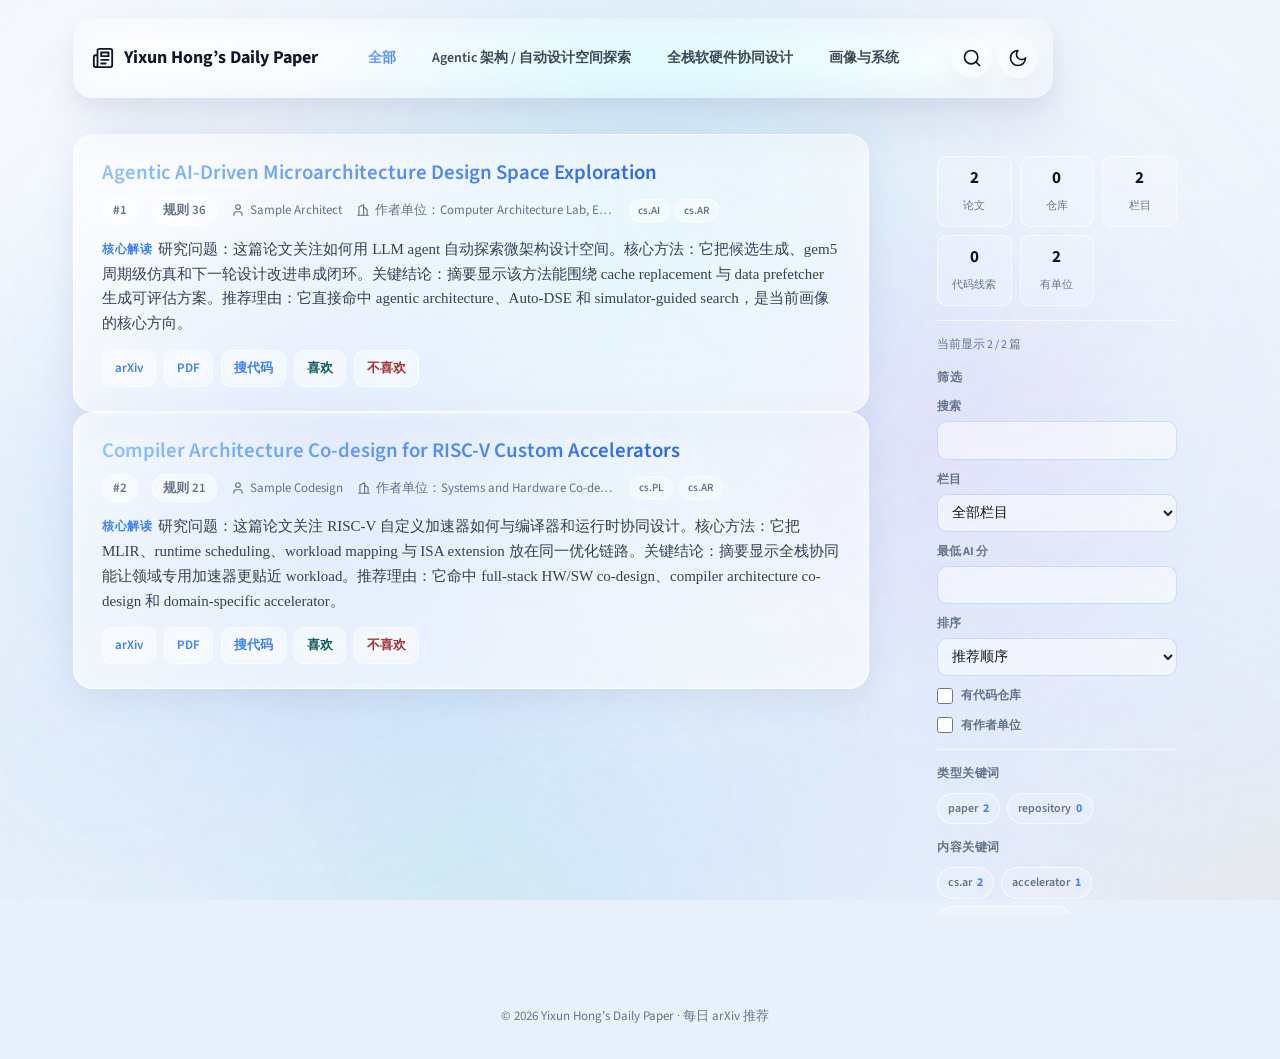
==== commit 19242679: "feat(frontend): match foreverhyx.top/articles layout exactly - Remove hero/title and top stats row; " ====
--- a/site/index.html
+++ b/site/index.html
@@ -8,7 +8,7 @@
     <link rel="preconnect" href="https://fonts.gstatic.com" crossorigin>
     <link rel="stylesheet" href="https://fonts.googleapis.com/css2?family=Source+Sans+3:wght@400;500;600;700&family=Source+Serif+4:opsz,wght@8..60,400;8..60,500;8..60,600&display=swap">
     <link rel="stylesheet" href="https://fonts.googleapis.com/css2?family=JetBrains+Mono:wght@400;500&display=swap">
-    <link rel="stylesheet" href="styles.css?v=20260614-articles-redesign">
+    <link rel="stylesheet" href="styles.css?v=20260614-articles-layout">
     <script>
       (function () {
         try {
@@ -32,26 +32,32 @@
           <div class="nav-island home-liquid-card" id="navIsland">
             <span class="home-liquid-warp nav-island-warp" aria-hidden="true"></span>
             <div class="nav-island-body">
-              <a class="brand nav-brand" href="index.html">每日推荐</a>
-              <nav id="readerTabs" class="reader-tabs nav-links" aria-label="推荐领域">
-                <button type="button" class="nav-link reader-tab is-active" data-tab="all">全部</button>
-                <button type="button" class="nav-link reader-tab" data-tab="repository">仓库</button>
-                <button type="button" class="nav-link reader-tab" data-tab="profile">画像与系统</button>
-              </nav>
-              <div class="nav-divider" aria-hidden="true"></div>
-              <div id="inlineSearchBar" class="search-bar-container">
-                <svg class="search-bar-icon" xmlns="http://www.w3.org/2000/svg" width="18" height="18" viewBox="0 0 24 24" fill="none" stroke="currentColor" stroke-width="2" stroke-linecap="round" stroke-linejoin="round"><circle cx="11" cy="11" r="8"/><path d="m21 21-4.3-4.3"/></svg>
-                <input type="text" id="inlineSearchInput" class="search-input" placeholder="搜索标题或关键词..." autocomplete="off">
-                <button type="button" class="search-close-btn" id="searchCloseBtn" aria-label="关闭搜索">&times;</button>
-              </div>
-              <div class="nav-actions">
-                <button type="button" id="searchTrigger" class="action-btn search-trigger" title="搜索" aria-expanded="false">
-                  <svg xmlns="http://www.w3.org/2000/svg" width="20" height="20" viewBox="0 0 24 24" fill="none" stroke="currentColor" stroke-width="2" stroke-linecap="round" stroke-linejoin="round"><circle cx="11" cy="11" r="8"/><path d="m21 21-4.3-4.3"/></svg>
-                </button>
-                <button type="button" id="themeToggle" class="action-btn nav-theme-toggle" title="切换主题">
-                  <svg class="theme-icon-moon" xmlns="http://www.w3.org/2000/svg" width="20" height="20" viewBox="0 0 24 24" fill="none" stroke="currentColor" stroke-width="2" stroke-linecap="round" stroke-linejoin="round"><path d="M12 3a6 6 0 0 0 9 9 9 9 0 1 1-9-9Z"/></svg>
-                  <svg class="theme-icon-sun" xmlns="http://www.w3.org/2000/svg" width="20" height="20" viewBox="0 0 24 24" fill="none" stroke="currentColor" stroke-width="2" stroke-linecap="round" stroke-linejoin="round" style="display:none"><circle cx="12" cy="12" r="4"/><path d="M12 2v2"/><path d="M12 20v2"/><path d="m4.93 4.93 1.41 1.41"/><path d="m17.66 17.66 1.41 1.41"/><path d="M2 12h2"/><path d="M20 12h2"/><path d="m6.34 17.66-1.41 1.41"/><path d="m19.07 4.93-1.41 1.41"/></svg>
-                </button>
+              <a class="brand nav-brand" href="index.html">
+                <svg class="nav-brand-icon" xmlns="http://www.w3.org/2000/svg" width="22" height="22" viewBox="0 0 24 24" fill="none" stroke="currentColor" stroke-width="2" stroke-linecap="round" stroke-linejoin="round"><path d="M4 22h16a2 2 0 0 0 2-2V4a2 2 0 0 0-2-2H8a2 2 0 0 0-2 2v16a2 2 0 0 1-2 2Zm0 0a2 2 0 0 1-2-2v-9c0-1.1.9-2 2-2h2"/><path d="M18 14h-8"/><path d="M15 18h-5"/><path d="M10 6h8v4h-8V6Z"/></svg>
+                <span class="nav-brand-label nav-brand-label-full">Yixun Hong&rsquo;s Daily Paper</span>
+                <span class="nav-brand-label nav-brand-label-short">Daily Paper</span>
+              </a>
+              <div class="nav-main">
+                <nav id="readerTabs" class="reader-tabs nav-links nav-links-desktop" aria-label="推荐领域">
+                  <button type="button" class="nav-link reader-tab is-active" data-tab="all">全部</button>
+                  <button type="button" class="nav-link reader-tab" data-tab="repository">仓库</button>
+                  <button type="button" class="nav-link reader-tab" data-tab="profile">画像与系统</button>
+                </nav>
+                <div class="nav-divider" aria-hidden="true"></div>
+                <div id="inlineSearchBar" class="search-bar-container">
+                  <svg class="search-bar-icon" xmlns="http://www.w3.org/2000/svg" width="18" height="18" viewBox="0 0 24 24" fill="none" stroke="currentColor" stroke-width="2" stroke-linecap="round" stroke-linejoin="round"><circle cx="11" cy="11" r="8"/><path d="m21 21-4.3-4.3"/></svg>
+                  <input type="text" id="inlineSearchInput" class="search-input" placeholder="搜索标题或关键词..." autocomplete="off">
+                  <button type="button" class="search-close-btn" id="searchCloseBtn" aria-label="关闭搜索">&times;</button>
+                </div>
+                <div class="nav-actions">
+                  <button type="button" id="searchTrigger" class="action-btn search-trigger" title="搜索" aria-expanded="false">
+                    <svg xmlns="http://www.w3.org/2000/svg" width="20" height="20" viewBox="0 0 24 24" fill="none" stroke="currentColor" stroke-width="2" stroke-linecap="round" stroke-linejoin="round"><circle cx="11" cy="11" r="8"/><path d="m21 21-4.3-4.3"/></svg>
+                  </button>
+                  <button type="button" id="themeToggle" class="action-btn nav-theme-toggle" title="切换主题">
+                    <svg class="theme-icon-moon" xmlns="http://www.w3.org/2000/svg" width="20" height="20" viewBox="0 0 24 24" fill="none" stroke="currentColor" stroke-width="2" stroke-linecap="round" stroke-linejoin="round"><path d="M12 3a6 6 0 0 0 9 9 9 9 0 1 1-9-9Z"/></svg>
+                    <svg class="theme-icon-sun" xmlns="http://www.w3.org/2000/svg" width="20" height="20" viewBox="0 0 24 24" fill="none" stroke="currentColor" stroke-width="2" stroke-linecap="round" stroke-linejoin="round" style="display:none"><circle cx="12" cy="12" r="4"/><path d="M12 2v2"/><path d="M12 20v2"/><path d="m4.93 4.93 1.41 1.41"/><path d="m17.66 17.66 1.41 1.41"/><path d="M2 12h2"/><path d="M20 12h2"/><path d="m6.34 17.66-1.41 1.41"/><path d="m19.07 4.93-1.41 1.41"/></svg>
+                  </button>
+                </div>
               </div>
             </div>
           </div>
@@ -59,94 +65,95 @@
       </div>
     </header>
     <main class="site-main">
-      <div class="container page-shell">
-        <div id="recommendationWorkspace" class="article-grid is-active">
-          <div class="page-stack">
-            <div class="reader-overview">
-              <div class="hero-copy">
-                <p class="eyebrow">个人论文雷达</p>
-                <h1>每日 arXiv 推荐</h1>
-                <p id="runDate">正在加载...</p>
+      <div class="container">
+        <div class="page-shell">
+          <div id="recommendationWorkspace" class="article-grid is-active">
+            <div class="page-stack">
+              <p id="runDate" class="page-lead" hidden></p>
+              <div id="filterBar" class="article-filter-bar"></div>
+              <section id="recommendations" class="paper-list" aria-live="polite"></section>
+            </div>
+            <aside class="sidebar">
+              <div class="sidebar-card home-liquid-card home-news-card filter-sidebar">
+                <span class="home-liquid-warp" aria-hidden="true"></span>
+                <div class="home-liquid-body">
+                  <div id="summaryStats" class="summary-stats" aria-live="polite"></div>
+                  <div id="resultCount" class="result-count" aria-live="polite"></div>
+                  <div class="sidebar-title">筛选</div>
+                  <div class="controls">
+                    <label class="filter-row">
+                      <span>搜索</span>
+                      <input id="searchInput" type="search" autocomplete="off">
+                    </label>
+                    <label class="filter-row">
+                      <span>栏目</span>
+                      <select id="sectionFilter"></select>
+                    </label>
+                    <label class="filter-row">
+                      <span>最低 AI 分</span>
+                      <input id="minAiScore" type="number" min="0" max="10" step="1">
+                    </label>
+                    <label class="filter-row">
+                      <span>排序</span>
+                      <select id="sortSelect">
+                        <option value="rank">推荐顺序</option>
+                        <option value="ai">AI 分</option>
+                        <option value="rule">规则分</option>
+                        <option value="title">标题</option>
+                      </select>
+                    </label>
+                    <label class="check-row">
+                      <input id="hasCodeFilter" type="checkbox">
+                      <span>有代码仓库</span>
+                    </label>
+                    <label class="check-row">
+                      <input id="hasAffiliationFilter" type="checkbox">
+                      <span>有作者单位</span>
+                    </label>
+                  </div>
+                  <div id="keywordFilters" class="keyword-filters">
+                    <div class="sidebar-title">类型关键词</div>
+                    <div id="typeKeywordFilters" class="keyword-chip-list" aria-live="polite"></div>
+                    <div class="sidebar-title">内容关键词</div>
+                    <div id="contentKeywordFilters" class="keyword-chip-list" aria-live="polite"></div>
+                  </div>
+                  <div class="sidebar-title">栏目</div>
+                  <nav id="sectionNav" class="section-nav"></nav>
+                </div>
               </div>
-              <div id="summaryStats" class="summary-stats" aria-live="polite"></div>
+            </aside>
+          </div>
+          <section id="profileSystemWorkspace" class="profile-system-workspace is-hidden">
+            <div class="profile-system-grid">
+              <section class="profile-system-panel">
+                <h2>画像与系统</h2>
+                <p class="profile-note">查看每日运行质量、反馈学习状态和推荐画像设置。</p>
+                <a class="profile-link" href="profile.html">编辑兴趣画像</a>
+              </section>
+              <section class="profile-system-panel">
+                <div id="runHealth" class="run-health" aria-live="polite"></div>
+              </section>
+              <details id="statusDetails" class="sidebar-details profile-system-panel" open>
+                <summary>反馈与系统细节</summary>
+                <div id="feedbackStatus" class="feedback-status" aria-live="polite"></div>
+                <div id="feedbackInsights" class="feedback-insights" aria-live="polite"></div>
+                <div id="subsystemStatus" class="subsystem-status" aria-live="polite"></div>
+              </details>
             </div>
-            <div id="filterBar" class="article-filter-bar"></div>
-            <section id="recommendations" class="paper-list" aria-live="polite"></section>
-          </div>
-          <aside class="filter-sidebar sidebar" aria-label="推荐筛选">
-            <div id="resultCount" class="result-count" aria-live="polite"></div>
-            <div class="sidebar-title">筛选</div>
-            <div class="controls">
-              <label class="filter-row">
-                <span>搜索</span>
-                <input id="searchInput" type="search" autocomplete="off">
-              </label>
-              <label class="filter-row">
-                <span>栏目</span>
-                <select id="sectionFilter"></select>
-              </label>
-              <label class="filter-row">
-                <span>最低 AI 分</span>
-                <input id="minAiScore" type="number" min="0" max="10" step="1">
-              </label>
-              <label class="filter-row">
-                <span>排序</span>
-                <select id="sortSelect">
-                  <option value="rank">推荐顺序</option>
-                  <option value="ai">AI 分</option>
-                  <option value="rule">规则分</option>
-                  <option value="title">标题</option>
-                </select>
-              </label>
-              <label class="check-row">
-                <input id="hasCodeFilter" type="checkbox">
-                <span>有代码仓库</span>
-              </label>
-              <label class="check-row">
-                <input id="hasAffiliationFilter" type="checkbox">
-                <span>有作者单位</span>
-              </label>
-            </div>
-            <div id="keywordFilters" class="keyword-filters">
-              <div class="sidebar-title">类型关键词</div>
-              <div id="typeKeywordFilters" class="keyword-chip-list" aria-live="polite"></div>
-              <div class="sidebar-title">内容关键词</div>
-              <div id="contentKeywordFilters" class="keyword-chip-list" aria-live="polite"></div>
-            </div>
-            <div class="sidebar-title">栏目</div>
-            <nav id="sectionNav" class="section-nav"></nav>
-          </aside>
+          </section>
         </div>
-        <section id="profileSystemWorkspace" class="profile-system-workspace is-hidden">
-          <div class="profile-system-grid">
-            <section class="profile-system-panel">
-              <h2>画像与系统</h2>
-              <p class="profile-note">查看每日运行质量、反馈学习状态和推荐画像设置。</p>
-              <a class="profile-link" href="profile.html">编辑兴趣画像</a>
-            </section>
-            <section class="profile-system-panel">
-              <div id="runHealth" class="run-health" aria-live="polite"></div>
-            </section>
-            <details id="statusDetails" class="sidebar-details profile-system-panel" open>
-              <summary>反馈与系统细节</summary>
-              <div id="feedbackStatus" class="feedback-status" aria-live="polite"></div>
-              <div id="feedbackInsights" class="feedback-insights" aria-live="polite"></div>
-              <div id="subsystemStatus" class="subsystem-status" aria-live="polite"></div>
-            </details>
-          </div>
-        </section>
       </div>
     </main>
     <footer>
       <div class="container">
-        每日 arXiv 推荐 · 基于个人兴趣画像的论文与仓库雷达
+        &copy; <span id="footerYear"></span> Yixun Hong&rsquo;s Daily Paper · 每日 arXiv 推荐
       </div>
     </footer>
     <div id="toast" class="toast" role="status" aria-live="polite" hidden></div>
-    <script src="config.js?v=20260614-articles-redesign"></script>
-    <script src="effects/lightfield.js?v=20260614-articles-redesign" defer></script>
-    <script src="effects/liquid-glass.js?v=20260614-articles-redesign" defer></script>
-    <script src="effects/site-header.js?v=20260614-articles-redesign" defer></script>
-    <script src="app.js?v=20260614-articles-redesign"></script>
+    <script src="config.js?v=20260614-articles-layout"></script>
+    <script src="effects/lightfield.js?v=20260614-articles-layout" defer></script>
+    <script src="effects/liquid-glass.js?v=20260614-articles-layout" defer></script>
+    <script src="effects/site-header.js?v=20260614-articles-layout" defer></script>
+    <script src="app.js?v=20260614-articles-layout"></script>
   </body>
 </html>
--- a/site/styles.css
+++ b/site/styles.css
@@ -246,17 +246,34 @@
   z-index: 5;
   display: flex;
   align-items: center;
-  gap: 14px;
-  min-height: 48px;
+  gap: 18px;
+  min-height: 58px;
 }
 
 .brand {
-  font-size: 16px;
+  font-size: 18px;
   font-weight: 700;
   white-space: nowrap;
   color: var(--heading);
   text-decoration: none;
   flex: 0 0 auto;
+  display: inline-flex;
+  align-items: center;
+  gap: 10px;
+}
+
+.nav-brand { padding-right: 6px; }
+.nav-brand-icon { width: 22px; height: 22px; flex-shrink: 0; }
+.nav-brand-label { white-space: nowrap; }
+.nav-brand-label-short { display: none; }
+
+.nav-main {
+  flex: 1 1 auto;
+  min-width: 0;
+  display: flex;
+  align-items: center;
+  justify-content: flex-end;
+  gap: 12px;
 }
 
 /* Nav links / reader tabs */
@@ -514,10 +531,13 @@
 }
 
 /* ============================================
-   PAGE LAYOUT
+   PAGE LAYOUT (matches Homepage articles)
    ============================================ */
 .page-shell {
-  padding-bottom: 56px;
+  display: flex;
+  flex-direction: column;
+  gap: 40px;
+  padding: 8px 0 60px;
   animation: pageLoad 0.7s cubic-bezier(0.2, 0.8, 0.2, 1) forwards;
   position: relative;
   z-index: 1;
@@ -525,8 +545,8 @@
 
 .article-grid {
   display: grid;
-  grid-template-columns: minmax(0, 1fr) 300px;
-  gap: 32px;
+  grid-template-columns: minmax(0, 1fr) 280px;
+  gap: 48px;
   align-items: start;
 }
 
@@ -537,14 +557,14 @@
   min-width: 0;
 }
 
-.reader-overview {
-  display: flex;
-  align-items: flex-end;
-  justify-content: space-between;
-  gap: 24px;
-  flex-wrap: wrap;
-}
-
+.page-lead {
+  color: var(--muted);
+  font-size: 1.05rem;
+  margin: -16px 0 0;
+  max-width: 680px;
+}
+
+.reader-overview { display: flex; align-items: flex-end; justify-content: space-between; gap: 24px; flex-wrap: wrap; }
 .hero-copy { min-width: 0; }
 
 .eyebrow {
@@ -572,7 +592,7 @@
   align-items: center;
   gap: 10px;
   flex-wrap: wrap;
-  min-height: 32px;
+  min-height: 0;
 }
 
 .article-filter-bar:empty { display: none; }
@@ -781,6 +801,7 @@
   gap: 5px;
   color: var(--muted);
   max-width: 100%;
+  min-width: 0;
 }
 
 .meta-line svg { flex-shrink: 0; color: var(--muted); }
@@ -789,7 +810,7 @@
   overflow: hidden;
   text-overflow: ellipsis;
   white-space: nowrap;
-  max-width: 320px;
+  max-width: 200px;
 }
 
 /* Chip/tag list inside card */
@@ -898,6 +919,16 @@
   gap: 5px;
   color: var(--muted);
   font-size: 13px;
+  min-width: 0;
+}
+
+.paper-affiliations-inline svg { flex-shrink: 0; }
+
+.paper-affiliations-inline span {
+  overflow: hidden;
+  text-overflow: ellipsis;
+  white-space: nowrap;
+  max-width: 240px;
 }
 
 .paper-affiliations-inline.is-missing { opacity: 0.6; }
@@ -971,23 +1002,43 @@
 }
 
 /* ============================================
-   FILTER SIDEBAR (sticky, always visible)
+   SIDEBAR (matches Homepage articles sidebar)
    ============================================ */
-.filter-sidebar {
+.sidebar {
   align-self: start;
   position: sticky;
   top: 100px;
+  display: flex;
+  flex-direction: column;
+  gap: 24px;
+}
+
+.sidebar-card {
+  border-radius: var(--radius);
+  padding: 24px 22px;
+}
+
+.sidebar-card .home-liquid-body { position: relative; z-index: 5; }
+
+.filter-sidebar {
   max-height: calc(100vh - 120px);
   overflow-y: auto;
   overflow-x: hidden;
   overscroll-behavior: contain;
-  border-radius: var(--radius);
-  padding: 18px;
-  background: var(--glass-hi-bg);
-  backdrop-filter: blur(20px) saturate(180%);
-  -webkit-backdrop-filter: blur(20px) saturate(180%);
-  border: 1px solid var(--glass-hi-border);
-  box-shadow: 0 8px 32px rgba(73, 92, 138, 0.12), inset 0 1px 12px var(--glass-hi-inner);
+  border-radius: 0;
+  padding: 0;
+  background: transparent;
+  backdrop-filter: none;
+  -webkit-backdrop-filter: none;
+  border: none;
+  box-shadow: none;
+}
+
+.filter-sidebar .home-liquid-body {
+  padding: 22px 20px;
+  max-height: inherit;
+  overflow-y: auto;
+  overscroll-behavior: contain;
 }
 
 .sidebar-title {
@@ -1221,23 +1272,25 @@
 
 .summary-stats {
   display: grid;
-  grid-template-columns: repeat(5, minmax(72px, 1fr));
-  gap: 10px;
-  min-width: min(520px, 100%);
+  grid-template-columns: repeat(3, minmax(0, 1fr));
+  gap: 8px;
+  margin-bottom: 14px;
+  padding-bottom: 14px;
+  border-bottom: 1px solid var(--glass-hi-border);
 }
 
 .summary-stats div {
   border: 1px solid var(--glass-hi-border);
-  border-radius: var(--radius-sm);
+  border-radius: var(--radius-xs);
   background: var(--glass-hi-bg);
-  backdrop-filter: blur(20px) saturate(180%);
-  -webkit-backdrop-filter: blur(20px) saturate(180%);
-  box-shadow: inset 0 1px 12px var(--glass-hi-inner);
-  padding: 12px 14px;
-}
-
-.summary-stats strong { display: block; font-size: 22px; color: var(--heading); }
-.summary-stats span { color: var(--muted); font-size: 12px; }
+  backdrop-filter: blur(10px);
+  -webkit-backdrop-filter: blur(10px);
+  padding: 8px 10px;
+  text-align: center;
+}
+
+.summary-stats strong { display: block; font-size: 17px; color: var(--heading); font-weight: 700; }
+.summary-stats span { color: var(--muted); font-size: 11px; }
 
 /* ============================================
    TOAST
@@ -1400,27 +1453,25 @@
 /* ============================================
    RESPONSIVE
    ============================================ */
-@media (max-width: 1024px) {
-  .article-grid { grid-template-columns: minmax(0, 1fr) 260px; }
+@media (max-width: 1023px) {
+  .article-grid { grid-template-columns: 1fr; gap: 32px; }
+
+  .sidebar { position: static; }
+
+  .filter-sidebar { max-height: none; overflow-y: visible; }
 }
 
 @media (max-width: 820px) {
   .site-header { top: 8px; margin: 10px 14px 22px; }
 
-  .nav-island-body { gap: 10px; }
+  .nav-island-body { gap: 10px; min-height: 50px; }
 
   .nav-divider { display: none; }
 
+  .nav-brand-label-full { display: none; }
+  .nav-brand-label-short { display: inline; }
+
   .reader-overview { flex-direction: column; align-items: stretch; }
-
-  .article-grid { grid-template-columns: 1fr; gap: 20px; }
-
-  .filter-sidebar {
-    order: -1;
-    position: static;
-    max-height: none;
-    overflow-y: visible;
-  }
 
   .profile-system-grid { grid-template-columns: 1fr; }
 }
@@ -1428,13 +1479,14 @@
 @media (max-width: 560px) {
   .site-header { margin: 8px 10px 18px; }
   h1 { font-size: 24px; }
-  .summary-stats { grid-template-columns: repeat(2, minmax(0, 1fr)); min-width: 0; }
+  .summary-stats { grid-template-columns: repeat(2, minmax(0, 1fr)); }
   .paper { padding: 18px 18px; }
   .paper-title { font-size: 1.1rem; padding-right: 0; }
   .paper-meta { padding-right: 0; }
   .paper-favorite-star { top: 12px; right: 12px; }
-  .brand { font-size: 14px; }
+  .brand { font-size: 15px; }
   .nav-link { padding: 0 10px; min-height: 36px; font-size: 13px; }
+  .nav-actions .action-btn { width: 36px; height: 36px; }
 }
 
 /* ============================================
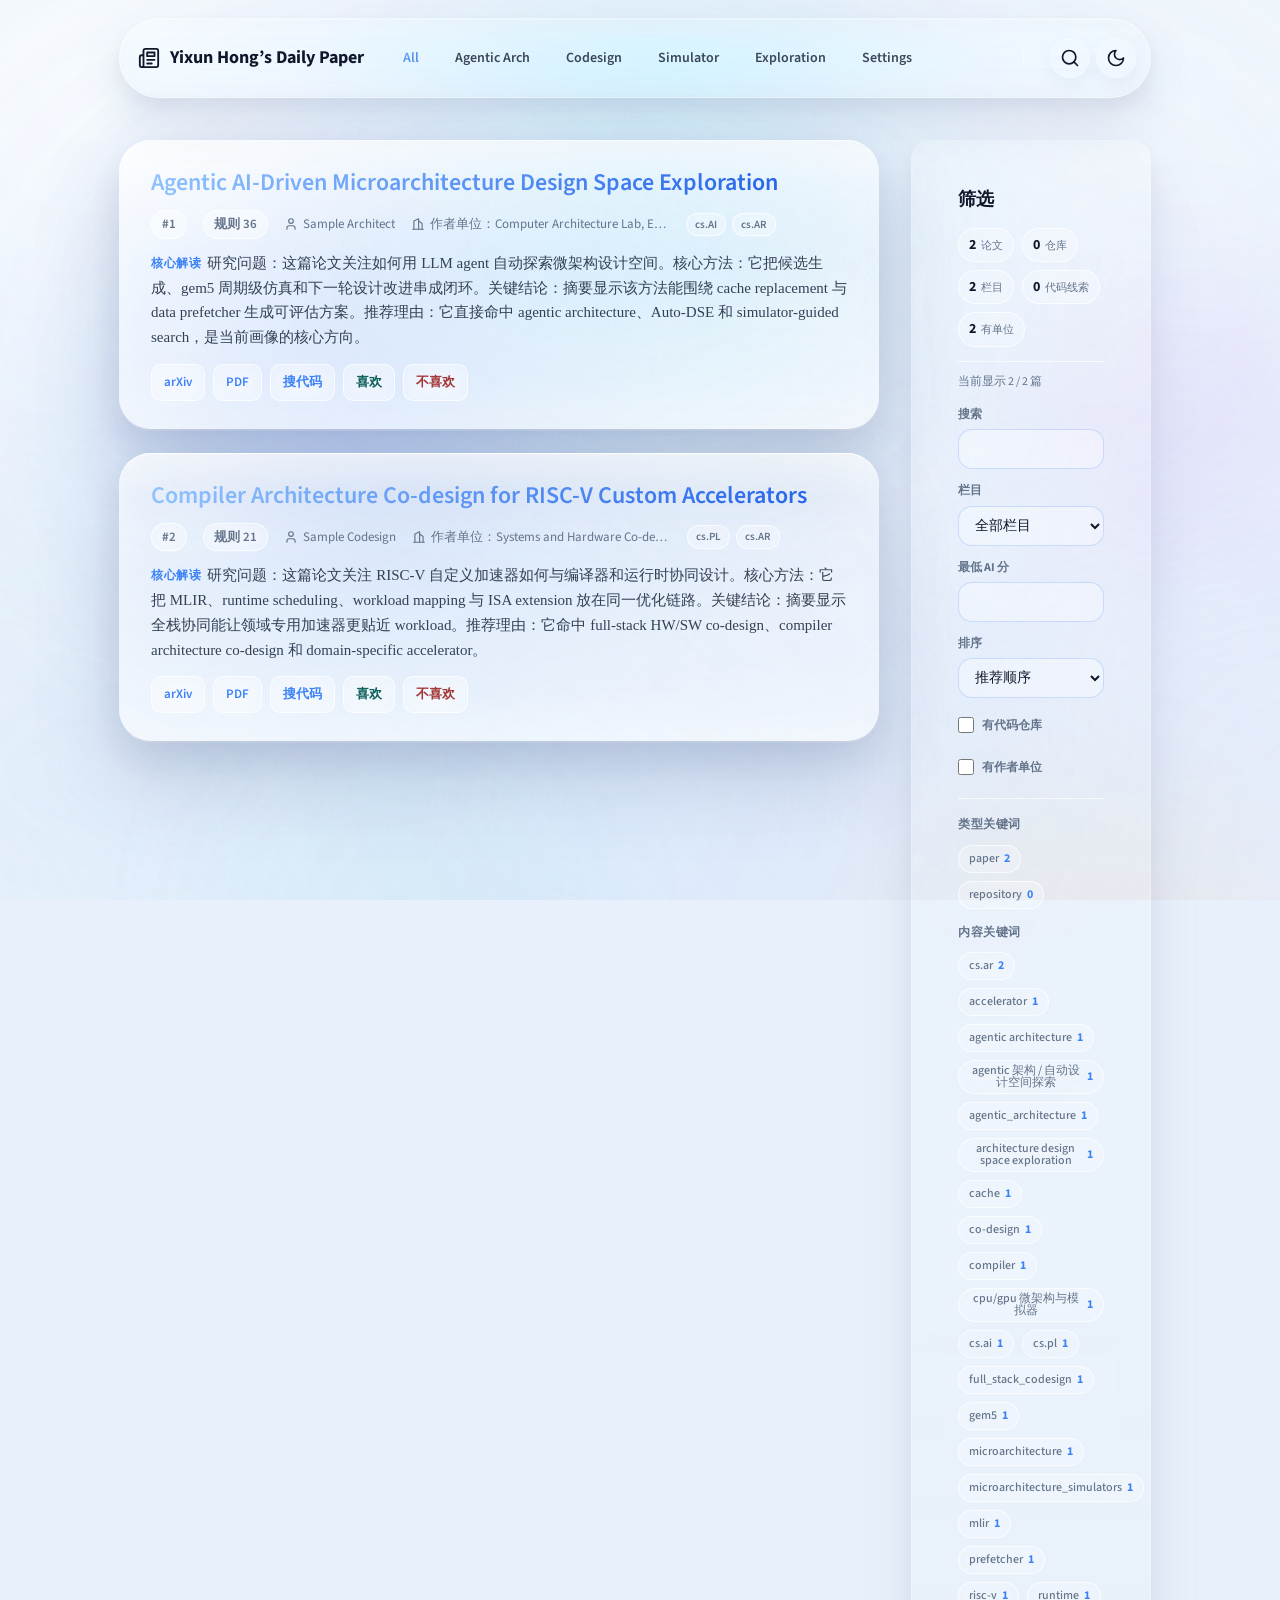
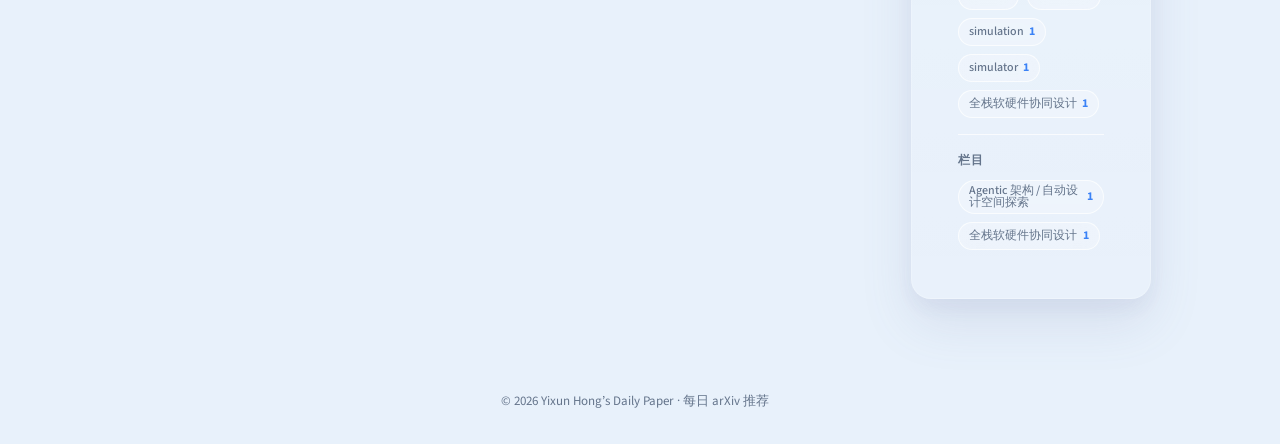
==== commit 928becee: "fix(frontend): align reader layout with homepage articles" ====
--- a/site/index.html
+++ b/site/index.html
@@ -8,7 +8,7 @@
     <link rel="preconnect" href="https://fonts.gstatic.com" crossorigin>
     <link rel="stylesheet" href="https://fonts.googleapis.com/css2?family=Source+Sans+3:wght@400;500;600;700&family=Source+Serif+4:opsz,wght@8..60,400;8..60,500;8..60,600&display=swap">
     <link rel="stylesheet" href="https://fonts.googleapis.com/css2?family=JetBrains+Mono:wght@400;500&display=swap">
-    <link rel="stylesheet" href="styles.css?v=20260614-articles-layout">
+    <link rel="stylesheet" href="styles.css?v=20260615-layout-align">
     <script>
       (function () {
         try {
@@ -39,9 +39,12 @@
               </a>
               <div class="nav-main">
                 <nav id="readerTabs" class="reader-tabs nav-links nav-links-desktop" aria-label="推荐领域">
-                  <button type="button" class="nav-link reader-tab is-active" data-tab="all">全部</button>
-                  <button type="button" class="nav-link reader-tab" data-tab="repository">仓库</button>
-                  <button type="button" class="nav-link reader-tab" data-tab="profile">画像与系统</button>
+                  <button type="button" class="nav-link reader-tab is-active" data-tab="all">All</button>
+                  <button type="button" class="nav-link reader-tab" data-tab="section:agentic_architecture">Agentic Arch</button>
+                  <button type="button" class="nav-link reader-tab" data-tab="section:full_stack_codesign">Codesign</button>
+                  <button type="button" class="nav-link reader-tab" data-tab="section:microarchitecture_simulators">Simulator</button>
+                  <button type="button" class="nav-link reader-tab" data-tab="section:exploratory">Exploration</button>
+                  <button type="button" class="nav-link reader-tab" data-tab="profile">Settings</button>
                 </nav>
                 <div class="nav-divider" aria-hidden="true"></div>
                 <div id="inlineSearchBar" class="search-bar-container">
@@ -77,9 +80,9 @@
               <div class="sidebar-card home-liquid-card home-news-card filter-sidebar">
                 <span class="home-liquid-warp" aria-hidden="true"></span>
                 <div class="home-liquid-body">
+                  <h3 class="sidebar-card-title">筛选</h3>
                   <div id="summaryStats" class="summary-stats" aria-live="polite"></div>
                   <div id="resultCount" class="result-count" aria-live="polite"></div>
-                  <div class="sidebar-title">筛选</div>
                   <div class="controls">
                     <label class="filter-row">
                       <span>搜索</span>
@@ -150,10 +153,10 @@
       </div>
     </footer>
     <div id="toast" class="toast" role="status" aria-live="polite" hidden></div>
-    <script src="config.js?v=20260614-articles-layout"></script>
-    <script src="effects/lightfield.js?v=20260614-articles-layout" defer></script>
-    <script src="effects/liquid-glass.js?v=20260614-articles-layout" defer></script>
-    <script src="effects/site-header.js?v=20260614-articles-layout" defer></script>
-    <script src="app.js?v=20260614-articles-layout"></script>
+    <script src="config.js?v=20260615-layout-align"></script>
+    <script src="effects/lightfield.js?v=20260615-layout-align" defer></script>
+    <script src="effects/liquid-glass.js?v=20260615-layout-align" defer></script>
+    <script src="effects/site-header.js?v=20260615-layout-align" defer></script>
+    <script src="app.js?v=20260615-layout-align"></script>
   </body>
 </html>
--- a/site/styles.css
+++ b/site/styles.css
@@ -114,10 +114,10 @@
 .site-main { flex: 1; }
 
 .container {
-  width: min(100%, 1180px);
-  max-width: 1180px;
+  width: min(100%, 1080px);
+  max-width: 1080px;
   margin: 0 auto;
-  padding: 0 clamp(16px, 4vw, 28px);
+  padding: 0 24px;
 }
 
 /* ============================================
@@ -204,7 +204,7 @@
   position: sticky;
   top: 16px;
   z-index: 30;
-  margin: 18px 0 28px;
+  margin: 18px 0 34px;
   background: transparent;
   border: 0;
   box-shadow: none;
@@ -214,31 +214,82 @@
 
 .nav-cluster { position: relative; width: 100%; }
 
-.nav-island {
+.nav-island.home-liquid-card {
   --liquid-light-x: 24%;
   --liquid-light-y: 10%;
-  --liquid-glow: 0.82;
+  --liquid-glow: 0.56;
   --liquid-angle: 118deg;
-  --liquid-blur: 19px;
-  --liquid-saturation: 170%;
-  --liquid-brightness: 1.05;
-  --liquid-displacement-scale: 18;
-  --liquid-aberration: 1.4;
-  --nav-idle-blur: 12px;
-  --nav-idle-saturation: 148%;
-  --nav-idle-brightness: 1.025;
+  --liquid-blur: 18px;
+  --liquid-saturation: 162%;
+  --liquid-brightness: 1.012;
+  --liquid-displacement-scale: 21;
+  --liquid-aberration: 1.2;
+  --nav-idle-blur: 16px;
+  --nav-idle-saturation: 158%;
+  --nav-idle-brightness: 1.006;
   position: relative;
-  width: min(100%, 980px);
+  width: 100%;
   border-radius: 999px;
   overflow: hidden;
   padding: 10px 14px 10px 18px;
-  background: linear-gradient(180deg, rgba(255, 255, 255, 0.18), rgba(255, 255, 255, 0.1));
-}
-
-.nav-island-warp {
-  background: linear-gradient(180deg, rgba(248, 252, 255, 0.28) 0%, rgba(233, 242, 255, 0.14) 42%, rgba(191, 219, 254, 0.22) 100%);
+  border-color: rgba(255, 255, 255, 0.34);
+  background:
+    linear-gradient(180deg, rgba(255, 255, 255, 0.105), rgba(255, 255, 255, 0.045));
+  box-shadow:
+    0 22px 48px rgba(73, 92, 138, 0.13),
+    0 8px 18px rgba(73, 92, 138, 0.06),
+    inset 0 1px 0 rgba(255, 255, 255, 0.3),
+    inset 0 -1px 0 rgba(147, 197, 253, 0.1);
+}
+
+.nav-island.home-liquid-card:hover {
+  transform: translateY(-1px);
+  border-color: rgba(255, 255, 255, 0.4);
+  box-shadow:
+    0 24px 50px rgba(73, 92, 138, 0.135),
+    0 9px 18px rgba(73, 92, 138, 0.06),
+    inset 0 1px 0 rgba(255, 255, 255, 0.34),
+    inset 0 -1px 0 rgba(147, 197, 253, 0.12);
+}
+
+[data-theme="dark"] .nav-island.home-liquid-card {
+  --liquid-glow: 0.52;
+  --liquid-saturation: 158%;
+  --liquid-brightness: 1.004;
+  --liquid-displacement-scale: 18;
+  --liquid-aberration: 1.0;
+  --nav-idle-blur: 14px;
+  --nav-idle-saturation: 144%;
+  --nav-idle-brightness: 1;
+  border-color: rgba(255, 255, 255, 0.13);
+  background:
+    linear-gradient(180deg, rgba(20, 35, 61, 0.32), rgba(8, 17, 32, 0.16));
+  box-shadow:
+    0 24px 52px rgba(0, 0, 0, 0.34),
+    0 8px 18px rgba(0, 0, 0, 0.18),
+    inset 0 1px 0 rgba(255, 255, 255, 0.1),
+    inset 0 -1px 0 rgba(96, 165, 250, 0.08);
+}
+
+[data-theme="dark"] .nav-island.home-liquid-card:hover {
+  border-color: rgba(255, 255, 255, 0.16);
+  box-shadow:
+    0 25px 54px rgba(0, 0, 0, 0.35),
+    0 8px 18px rgba(0, 0, 0, 0.18),
+    inset 0 1px 0 rgba(255, 255, 255, 0.12),
+    inset 0 -1px 0 rgba(96, 165, 250, 0.1);
+}
+
+.nav-island .nav-island-warp {
+  background:
+    linear-gradient(180deg, rgba(248, 252, 255, 0.13) 0%, rgba(233, 242, 255, 0.06) 44%, rgba(191, 219, 254, 0.11) 100%);
   backdrop-filter: blur(var(--nav-idle-blur)) saturate(var(--nav-idle-saturation)) brightness(var(--nav-idle-brightness));
   -webkit-backdrop-filter: blur(var(--nav-idle-blur)) saturate(var(--nav-idle-saturation)) brightness(var(--nav-idle-brightness));
+}
+
+[data-theme="dark"] .nav-island .nav-island-warp {
+  background:
+    linear-gradient(180deg, rgba(255, 255, 255, 0.055) 0%, rgba(148, 163, 184, 0.025) 42%, rgba(96, 165, 250, 0.045) 100%);
 }
 
 .nav-island-body {
@@ -285,7 +336,7 @@
   min-width: 0;
   overflow-x: auto;
   scrollbar-width: none;
-  max-width: 560px;
+  max-width: 640px;
   transition: max-width 0.42s cubic-bezier(0.2, 0.8, 0.2, 1), opacity 0.28s ease, gap 0.28s ease;
 }
 
@@ -545,9 +596,9 @@
 
 .article-grid {
   display: grid;
-  grid-template-columns: minmax(0, 1fr) 280px;
-  gap: 48px;
-  align-items: start;
+  grid-template-columns: minmax(0, 1fr) 240px;
+  gap: 32px;
+  align-items: stretch;
 }
 
 .page-stack {
@@ -555,6 +606,11 @@
   flex-direction: column;
   gap: 24px;
   min-width: 0;
+}
+
+.paper-list {
+  display: grid;
+  gap: 24px;
 }
 
 .page-lead {
@@ -667,23 +723,38 @@
 }
 
 /* ============================================
-   PAPER / REPOSITORY CARDS (article-card style)
+   HOME GLASS — heavy frosted white glass (article cards, LEFT)
+   Matches Homepage .home-glass.article-card material
    ============================================ */
-.paper {
+.home-glass {
+  --home-glass-blur: 38px;
+  --home-glass-face-top: rgba(255, 255, 255, 0.72);
+  --home-glass-face-sheen: rgba(255, 255, 255, 0.38);
+  --home-glass-face-mid: rgba(255, 255, 255, 0.24);
+  --home-glass-face-bottom: rgba(255, 255, 255, 0.44);
+  --home-glass-shadow: rgba(73, 92, 138, 0.22);
+  --home-glass-shadow-soft: rgba(73, 92, 138, 0.12);
+  --home-glass-inner-top: rgba(255, 255, 255, 0.9);
+  --home-glass-inner-bottom: rgba(255, 255, 255, 0.26);
   position: relative;
   overflow: hidden;
-  border-radius: var(--radius);
-  border: 1px solid var(--glass-lo-border);
-  background: var(--glass-lo-bg);
-  backdrop-filter: blur(24px) saturate(180%);
-  -webkit-backdrop-filter: blur(24px) saturate(180%);
-  box-shadow: 0 8px 32px rgba(73, 92, 138, 0.1), inset 0 1px 12px var(--glass-lo-inner);
-  padding: 24px 28px;
+  isolation: isolate;
+  border-radius: 32px;
+  border: none;
+  background:
+    linear-gradient(180deg, var(--home-glass-face-top) 0%, var(--home-glass-face-sheen) 16%, var(--home-glass-face-mid) 42%, var(--home-glass-face-bottom) 100%);
+  backdrop-filter: blur(var(--home-glass-blur)) saturate(190%) contrast(1.12) brightness(1.06);
+  -webkit-backdrop-filter: blur(var(--home-glass-blur)) saturate(190%) contrast(1.12) brightness(1.06);
+  box-shadow:
+    0 36px 84px var(--home-glass-shadow),
+    0 16px 34px var(--home-glass-shadow-soft),
+    0 2px 0 rgba(255, 255, 255, 0.34),
+    inset 0 1px 0 var(--home-glass-inner-top),
+    inset 0 -22px 36px var(--home-glass-inner-bottom);
   transition: transform 0.4s cubic-bezier(0.2, 0.8, 0.2, 1), box-shadow 0.4s cubic-bezier(0.2, 0.8, 0.2, 1);
-  animation: fadeIn 0.5s ease-out;
-}
-
-.paper::before {
+}
+
+.home-glass::before {
   content: "";
   position: absolute;
   inset: 0;
@@ -698,7 +769,48 @@
   mix-blend-mode: screen;
 }
 
-[data-theme="dark"] .paper::before {
+.home-glass::after {
+  content: "";
+  position: absolute;
+  inset: 0;
+  padding: 1.15px;
+  border-radius: inherit;
+  pointer-events: none;
+  z-index: 1;
+  background:
+    linear-gradient(140deg, rgba(255, 255, 255, 0.46) 0%, rgba(255, 255, 255, 0.12) 22%, rgba(255, 255, 255, 0.03) 46%, rgba(186, 230, 253, 0.08) 72%, rgba(255, 255, 255, 0.42) 100%);
+  -webkit-mask: linear-gradient(#fff 0 0) content-box, linear-gradient(#fff 0 0);
+  -webkit-mask-composite: xor;
+  mask: linear-gradient(#fff 0 0) content-box, linear-gradient(#fff 0 0);
+  mask-composite: exclude;
+  filter: saturate(122%) brightness(108%);
+  opacity: 0.34;
+}
+
+.home-glass:hover {
+  transform: translateY(-4px);
+  box-shadow:
+    0 42px 94px rgba(73, 92, 138, 0.24),
+    0 18px 36px rgba(73, 92, 138, 0.13),
+    0 2px 0 rgba(255, 255, 255, 0.42),
+    inset 0 1px 0 rgba(255, 255, 255, 0.94),
+    inset 0 -20px 34px rgba(96, 165, 250, 0.18);
+}
+
+.home-glass-body { position: relative; z-index: 2; }
+
+[data-theme="dark"] .home-glass {
+  --home-glass-face-top: rgba(18, 28, 48, 0.82);
+  --home-glass-face-sheen: rgba(30, 41, 59, 0.46);
+  --home-glass-face-mid: rgba(11, 18, 32, 0.56);
+  --home-glass-face-bottom: rgba(20, 28, 44, 0.82);
+  --home-glass-shadow: rgba(0, 0, 0, 0.52);
+  --home-glass-shadow-soft: rgba(0, 0, 0, 0.3);
+  --home-glass-inner-top: rgba(255, 255, 255, 0.16);
+  --home-glass-inner-bottom: rgba(96, 165, 250, 0.12);
+}
+
+[data-theme="dark"] .home-glass::before {
   background:
     radial-gradient(circle at 14% 12%, rgba(255, 255, 255, 0.12) 0%, rgba(255, 255, 255, 0.04) 12%, rgba(255, 255, 255, 0) 26%),
     radial-gradient(circle at 82% 18%, rgba(96, 165, 250, 0.12) 0%, rgba(96, 165, 250, 0.04) 16%, rgba(96, 165, 250, 0) 30%),
@@ -706,19 +818,41 @@
   opacity: 0.5;
 }
 
-.paper > * { position: relative; z-index: 1; }
-
-.paper:hover {
-  transform: translateY(-3px);
-  box-shadow: 0 12px 40px rgba(73, 92, 138, 0.15), inset 0 1px 16px var(--glass-lo-inner);
-}
+[data-theme="dark"] .home-glass::after {
+  background:
+    linear-gradient(140deg, rgba(255, 255, 255, 0.16) 0%, rgba(255, 255, 255, 0.04) 22%, rgba(255, 255, 255, 0.01) 46%, rgba(96, 165, 250, 0.08) 72%, rgba(255, 255, 255, 0.14) 100%);
+  opacity: 0.2;
+}
+
+/* ============================================
+   PAPER / REPOSITORY CARDS (article-card style)
+   ============================================ */
+.paper {
+  padding: 0;
+  animation: fadeIn 0.5s ease-out;
+}
+
+.paper > * { position: relative; z-index: 2; }
+
+.paper .home-glass-body { padding: 28px 32px; }
 
 .paper.is-target {
-  border-color: var(--primary);
-  box-shadow: 0 0 0 3px rgba(59, 130, 246, 0.22), 0 12px 40px rgba(59, 130, 246, 0.18);
-}
-
-.paper.is-liked { border-color: rgba(15, 118, 110, 0.5); }
+  box-shadow:
+    0 0 0 3px rgba(59, 130, 246, 0.45),
+    0 42px 94px rgba(59, 130, 246, 0.24),
+    0 18px 36px rgba(59, 130, 246, 0.13),
+    inset 0 1px 0 rgba(255, 255, 255, 0.94),
+    inset 0 -20px 34px rgba(96, 165, 250, 0.22);
+}
+
+.paper.is-liked {
+  box-shadow:
+    0 0 0 2px rgba(15, 118, 110, 0.4),
+    0 36px 84px rgba(73, 92, 138, 0.22),
+    0 16px 34px rgba(73, 92, 138, 0.12),
+    inset 0 1px 0 rgba(255, 255, 255, 0.9),
+    inset 0 -22px 36px rgba(15, 118, 110, 0.14);
+}
 
 .paper-favorite-star {
   position: absolute;
@@ -739,9 +873,9 @@
 
 /* Card title — gradient link like article-card-title */
 .paper-title {
-  margin: 0 0 10px;
-  font-size: 1.3rem;
-  line-height: 1.3;
+  margin: 0 0 12px;
+  font-size: 1.5rem;
+  line-height: 1.25;
   font-weight: 600;
   padding-right: 36px;
   color: var(--heading);
@@ -769,7 +903,7 @@
 .paper-meta {
   display: flex;
   align-items: center;
-  gap: 14px;
+  gap: 16px;
   flex-wrap: wrap;
   margin-bottom: 12px;
   color: var(--muted);
@@ -1015,30 +1149,30 @@
 
 .sidebar-card {
   border-radius: var(--radius);
-  padding: 24px 22px;
+  padding: 24px;
 }
 
 .sidebar-card .home-liquid-body { position: relative; z-index: 5; }
 
 .filter-sidebar {
-  max-height: calc(100vh - 120px);
-  overflow-y: auto;
+  max-height: none;
+  overflow: hidden;
   overflow-x: hidden;
   overscroll-behavior: contain;
-  border-radius: 0;
-  padding: 0;
-  background: transparent;
-  backdrop-filter: none;
-  -webkit-backdrop-filter: none;
-  border: none;
-  box-shadow: none;
 }
 
 .filter-sidebar .home-liquid-body {
-  padding: 22px 20px;
-  max-height: inherit;
-  overflow-y: auto;
+  padding: 24px 22px;
+  max-height: none;
+  overflow: visible;
   overscroll-behavior: contain;
+}
+
+.sidebar-card-title {
+  margin: 0 0 16px;
+  font-size: 18px;
+  color: var(--heading);
+  line-height: 1.25;
 }
 
 .sidebar-title {
@@ -1052,14 +1186,18 @@
 
 .sidebar-title:first-of-type { margin-top: 0; }
 
-.result-count { color: var(--muted); font-size: 12px; margin-bottom: 6px; }
+.result-count {
+  color: var(--muted);
+  font-size: 12px;
+  margin: -4px 0 14px;
+}
 
 .controls {
   display: grid;
-  gap: 10px;
+  gap: 12px;
   border-bottom: 1px solid var(--glass-hi-border);
-  padding-bottom: 14px;
-  margin-bottom: 14px;
+  padding-bottom: 16px;
+  margin-bottom: 16px;
 }
 
 .filter-row { display: grid; gap: 5px; }
@@ -1070,12 +1208,12 @@
 .filter-row input,
 .filter-row select {
   width: 100%;
-  min-height: 36px;
+  min-height: 40px;
   border: 1px solid rgba(59, 130, 246, 0.22);
-  border-radius: var(--radius-xs);
-  background: rgba(255, 255, 255, 0.5);
+  border-radius: 14px;
+  background: rgba(255, 255, 255, 0.34);
   color: var(--heading);
-  padding: 7px 10px;
+  padding: 8px 12px;
   font: inherit;
   font-size: 14px;
   transition: border-color 0.25s cubic-bezier(0.2, 0.8, 0.2, 1), box-shadow 0.25s cubic-bezier(0.2, 0.8, 0.2, 1), background 0.25s ease;
@@ -1106,20 +1244,26 @@
   box-shadow: 0 0 0 3px rgba(96, 165, 250, 0.24);
 }
 
-.check-row { display: flex; align-items: center; gap: 8px; }
+.check-row {
+  display: flex;
+  align-items: center;
+  gap: 8px;
+  min-height: 30px;
+}
 .check-row input { width: 16px; height: 16px; accent-color: var(--primary); }
 
 .keyword-filters {
   border-bottom: 1px solid var(--glass-hi-border);
-  margin-bottom: 14px;
-  padding-bottom: 14px;
-}
-
-.keyword-chip-list { display: flex; flex-wrap: wrap; gap: 7px; }
+  margin-bottom: 16px;
+  padding-bottom: 16px;
+}
+
+.keyword-chip-list { display: flex; flex-wrap: wrap; gap: 8px; }
 
 .keyword-chip {
   display: inline-flex;
   align-items: center;
+  justify-content: center;
   gap: 5px;
   min-height: 28px;
   border: 1px solid var(--glass-hi-border);
@@ -1131,8 +1275,9 @@
   cursor: pointer;
   font: inherit;
   font-size: 12px;
-  font-weight: 600;
-  padding: 5px 10px;
+  font-weight: 500;
+  line-height: 1;
+  padding: 4px 10px;
   transition: transform 0.3s cubic-bezier(0.2, 0.8, 0.2, 1), border-color 0.3s ease, background 0.3s ease, color 0.3s ease;
 }
 
@@ -1152,23 +1297,25 @@
 .keyword-chip.is-active strong { color: rgba(255, 255, 255, 0.85); font-weight: 700; }
 .keyword-chip strong { font-weight: 700; color: var(--primary); }
 
-.section-nav { display: grid; gap: 8px; }
+.section-nav { display: flex; flex-wrap: wrap; gap: 8px; }
 
 .section-nav a,
 .profile-link {
-  display: flex;
-  align-items: center;
-  justify-content: space-between;
-  gap: 10px;
-  border-radius: var(--radius-xs);
-  padding: 10px 12px;
-  color: var(--heading);
+  display: inline-flex;
+  align-items: center;
+  justify-content: center;
+  gap: 6px;
+  min-height: 28px;
+  border-radius: 999px;
+  padding: 4px 10px;
+  color: var(--muted);
   background: var(--glass-hi-bg);
   backdrop-filter: blur(10px);
   -webkit-backdrop-filter: blur(10px);
   border: 1px solid var(--glass-hi-border);
-  font-weight: 600;
-  font-size: 13px;
+  font-weight: 500;
+  font-size: 12px;
+  line-height: 1;
   transition: transform 0.3s cubic-bezier(0.2, 0.8, 0.2, 1), border-color 0.3s ease, background 0.3s ease;
 }
 
@@ -1179,7 +1326,7 @@
   text-decoration: none;
 }
 
-.section-nav strong { color: var(--primary); }
+.section-nav strong { color: var(--primary); font-weight: 700; }
 
 /* ============================================
    PROFILE & SYSTEM WORKSPACE
@@ -1271,8 +1418,8 @@
 .status-off { color: var(--danger); }
 
 .summary-stats {
-  display: grid;
-  grid-template-columns: repeat(3, minmax(0, 1fr));
+  display: flex;
+  flex-wrap: wrap;
   gap: 8px;
   margin-bottom: 14px;
   padding-bottom: 14px;
@@ -1280,17 +1427,21 @@
 }
 
 .summary-stats div {
+  display: inline-flex;
+  align-items: baseline;
+  justify-content: center;
+  gap: 5px;
+  min-height: 30px;
   border: 1px solid var(--glass-hi-border);
-  border-radius: var(--radius-xs);
+  border-radius: 999px;
   background: var(--glass-hi-bg);
   backdrop-filter: blur(10px);
   -webkit-backdrop-filter: blur(10px);
-  padding: 8px 10px;
-  text-align: center;
-}
-
-.summary-stats strong { display: block; font-size: 17px; color: var(--heading); font-weight: 700; }
-.summary-stats span { color: var(--muted); font-size: 11px; }
+  padding: 5px 10px;
+}
+
+.summary-stats strong { display: inline; font-size: 14px; color: var(--heading); font-weight: 700; }
+.summary-stats span { color: var(--muted); font-size: 11px; white-space: nowrap; }
 
 /* ============================================
    TOAST
@@ -1458,7 +1609,7 @@
 
   .sidebar { position: static; }
 
-  .filter-sidebar { max-height: none; overflow-y: visible; }
+  .filter-sidebar { max-height: none; overflow: visible; }
 }
 
 @media (max-width: 820px) {
@@ -1479,8 +1630,7 @@
 @media (max-width: 560px) {
   .site-header { margin: 8px 10px 18px; }
   h1 { font-size: 24px; }
-  .summary-stats { grid-template-columns: repeat(2, minmax(0, 1fr)); }
-  .paper { padding: 18px 18px; }
+  .paper .home-glass-body { padding: 18px 18px; }
   .paper-title { font-size: 1.1rem; padding-right: 0; }
   .paper-meta { padding-right: 0; }
   .paper-favorite-star { top: 12px; right: 12px; }
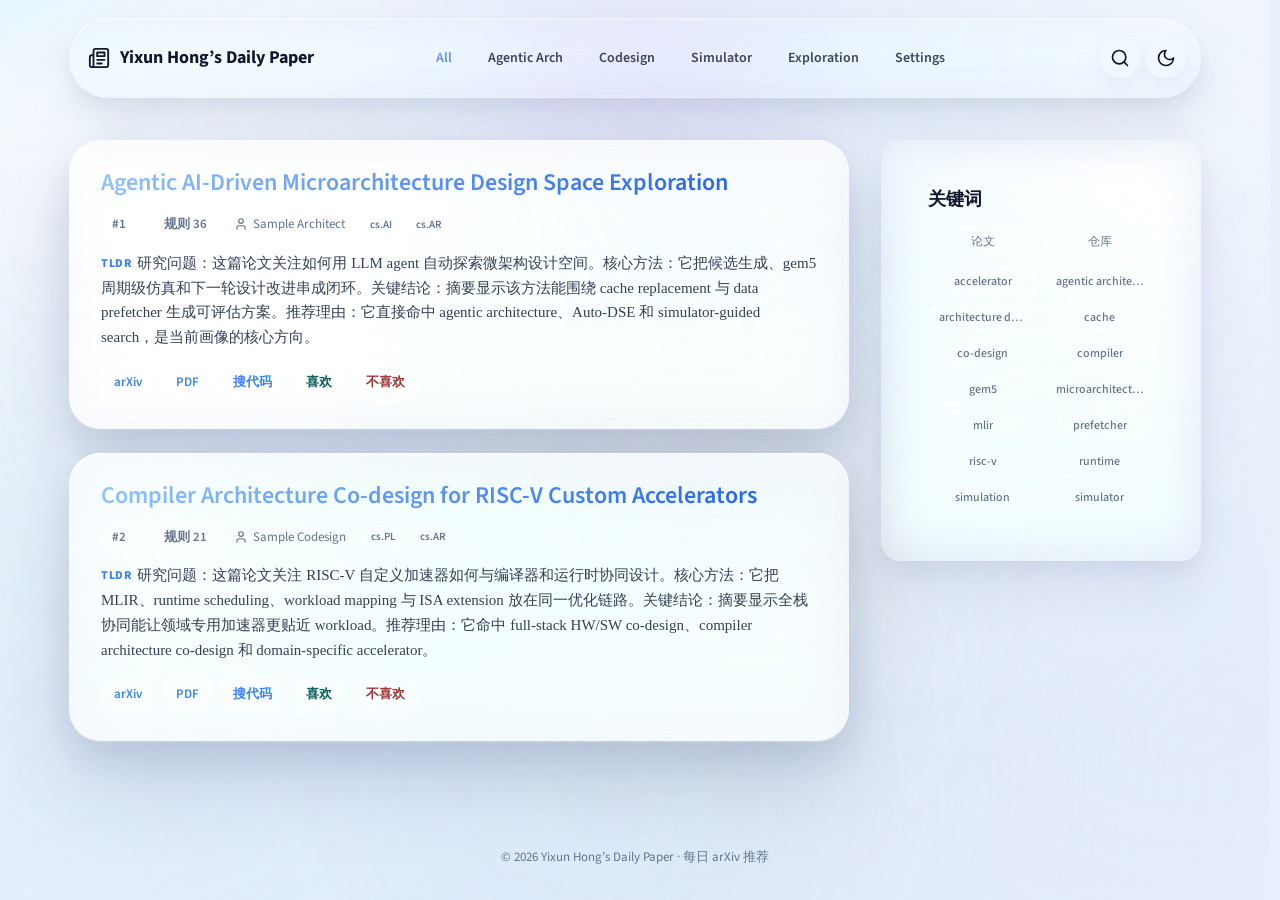
==== commit 67279236: "fix(frontend): simplify keyword sidebar styling" ====
--- a/site/index.html
+++ b/site/index.html
@@ -8,7 +8,7 @@
     <link rel="preconnect" href="https://fonts.gstatic.com" crossorigin>
     <link rel="stylesheet" href="https://fonts.googleapis.com/css2?family=Source+Sans+3:wght@400;500;600;700&family=Source+Serif+4:opsz,wght@8..60,400;8..60,500;8..60,600&display=swap">
     <link rel="stylesheet" href="https://fonts.googleapis.com/css2?family=JetBrains+Mono:wght@400;500&display=swap">
-    <link rel="stylesheet" href="styles.css?v=20260615-layout-align">
+    <link rel="stylesheet" href="styles.css?v=20260615-keyword-sidebar">
     <script>
       (function () {
         try {
@@ -80,48 +80,11 @@
               <div class="sidebar-card home-liquid-card home-news-card filter-sidebar">
                 <span class="home-liquid-warp" aria-hidden="true"></span>
                 <div class="home-liquid-body">
-                  <h3 class="sidebar-card-title">筛选</h3>
-                  <div id="summaryStats" class="summary-stats" aria-live="polite"></div>
-                  <div id="resultCount" class="result-count" aria-live="polite"></div>
-                  <div class="controls">
-                    <label class="filter-row">
-                      <span>搜索</span>
-                      <input id="searchInput" type="search" autocomplete="off">
-                    </label>
-                    <label class="filter-row">
-                      <span>栏目</span>
-                      <select id="sectionFilter"></select>
-                    </label>
-                    <label class="filter-row">
-                      <span>最低 AI 分</span>
-                      <input id="minAiScore" type="number" min="0" max="10" step="1">
-                    </label>
-                    <label class="filter-row">
-                      <span>排序</span>
-                      <select id="sortSelect">
-                        <option value="rank">推荐顺序</option>
-                        <option value="ai">AI 分</option>
-                        <option value="rule">规则分</option>
-                        <option value="title">标题</option>
-                      </select>
-                    </label>
-                    <label class="check-row">
-                      <input id="hasCodeFilter" type="checkbox">
-                      <span>有代码仓库</span>
-                    </label>
-                    <label class="check-row">
-                      <input id="hasAffiliationFilter" type="checkbox">
-                      <span>有作者单位</span>
-                    </label>
-                  </div>
+                  <h3 class="sidebar-card-title">关键词</h3>
                   <div id="keywordFilters" class="keyword-filters">
-                    <div class="sidebar-title">类型关键词</div>
                     <div id="typeKeywordFilters" class="keyword-chip-list" aria-live="polite"></div>
-                    <div class="sidebar-title">内容关键词</div>
                     <div id="contentKeywordFilters" class="keyword-chip-list" aria-live="polite"></div>
                   </div>
-                  <div class="sidebar-title">栏目</div>
-                  <nav id="sectionNav" class="section-nav"></nav>
                 </div>
               </div>
             </aside>
@@ -153,10 +116,10 @@
       </div>
     </footer>
     <div id="toast" class="toast" role="status" aria-live="polite" hidden></div>
-    <script src="config.js?v=20260615-layout-align"></script>
-    <script src="effects/lightfield.js?v=20260615-layout-align" defer></script>
-    <script src="effects/liquid-glass.js?v=20260615-layout-align" defer></script>
-    <script src="effects/site-header.js?v=20260615-layout-align" defer></script>
-    <script src="app.js?v=20260615-layout-align"></script>
+    <script src="config.js?v=20260615-keyword-sidebar"></script>
+    <script src="effects/lightfield.js?v=20260615-keyword-sidebar" defer></script>
+    <script src="effects/liquid-glass.js?v=20260615-keyword-sidebar" defer></script>
+    <script src="effects/site-header.js?v=20260615-keyword-sidebar" defer></script>
+    <script src="app.js?v=20260615-keyword-sidebar"></script>
   </body>
 </html>
--- a/site/styles.css
+++ b/site/styles.css
@@ -114,8 +114,8 @@
 .site-main { flex: 1; }
 
 .container {
-  width: min(100%, 1080px);
-  max-width: 1080px;
+  width: min(100%, 1180px);
+  max-width: 1180px;
   margin: 0 auto;
   padding: 0 24px;
 }
@@ -596,7 +596,7 @@
 
 .article-grid {
   display: grid;
-  grid-template-columns: minmax(0, 1fr) 240px;
+  grid-template-columns: minmax(0, 1fr) 320px;
   gap: 32px;
   align-items: stretch;
 }
@@ -845,15 +845,6 @@
     inset 0 -20px 34px rgba(96, 165, 250, 0.22);
 }
 
-.paper.is-liked {
-  box-shadow:
-    0 0 0 2px rgba(15, 118, 110, 0.4),
-    0 36px 84px rgba(73, 92, 138, 0.22),
-    0 16px 34px rgba(73, 92, 138, 0.12),
-    inset 0 1px 0 rgba(255, 255, 255, 0.9),
-    inset 0 -22px 36px rgba(15, 118, 110, 0.14);
-}
-
 .paper-favorite-star {
   position: absolute;
   top: 16px;
@@ -899,7 +890,7 @@
   background-clip: text;
 }
 
-/* Meta row: rank/score chips + author/affiliation icons + tags */
+/* Meta row: rank/score chips + authors + tags */
 .paper-meta {
   display: flex;
   align-items: center;
@@ -1045,27 +1036,6 @@
 }
 
 [data-theme="dark"] .paper-ai .ai-label { color: var(--accent); }
-
-/* Affiliation inline (inside meta row, not a big block) */
-.paper-affiliations-inline {
-  display: inline-flex;
-  align-items: center;
-  gap: 5px;
-  color: var(--muted);
-  font-size: 13px;
-  min-width: 0;
-}
-
-.paper-affiliations-inline svg { flex-shrink: 0; }
-
-.paper-affiliations-inline span {
-  overflow: hidden;
-  text-overflow: ellipsis;
-  white-space: nowrap;
-  max-width: 240px;
-}
-
-.paper-affiliations-inline.is-missing { opacity: 0.6; }
 
 /* Action row (PDF/Code/Like/Dislike) */
 .paper-actions {
@@ -1253,9 +1223,8 @@
 .check-row input { width: 16px; height: 16px; accent-color: var(--primary); }
 
 .keyword-filters {
-  border-bottom: 1px solid var(--glass-hi-border);
-  margin-bottom: 16px;
-  padding-bottom: 16px;
+  display: grid;
+  gap: 12px;
 }
 
 .keyword-chip-list { display: flex; flex-wrap: wrap; gap: 8px; }
@@ -1264,6 +1233,8 @@
   display: inline-flex;
   align-items: center;
   justify-content: center;
+  flex: 1 1 calc(50% - 4px);
+  min-width: 0;
   gap: 5px;
   min-height: 28px;
   border: 1px solid var(--glass-hi-border);
@@ -1281,6 +1252,13 @@
   transition: transform 0.3s cubic-bezier(0.2, 0.8, 0.2, 1), border-color 0.3s ease, background 0.3s ease, color 0.3s ease;
 }
 
+.keyword-chip span {
+  min-width: 0;
+  overflow: hidden;
+  text-overflow: ellipsis;
+  white-space: nowrap;
+}
+
 .keyword-chip:hover {
   transform: translateY(-1px);
   border-color: rgba(59, 130, 246, 0.35);
@@ -1293,9 +1271,6 @@
   color: #fff;
   box-shadow: 0 10px 20px rgba(59, 130, 246, 0.22);
 }
-
-.keyword-chip.is-active strong { color: rgba(255, 255, 255, 0.85); font-weight: 700; }
-.keyword-chip strong { font-weight: 700; color: var(--primary); }
 
 .section-nav { display: flex; flex-wrap: wrap; gap: 8px; }
 
